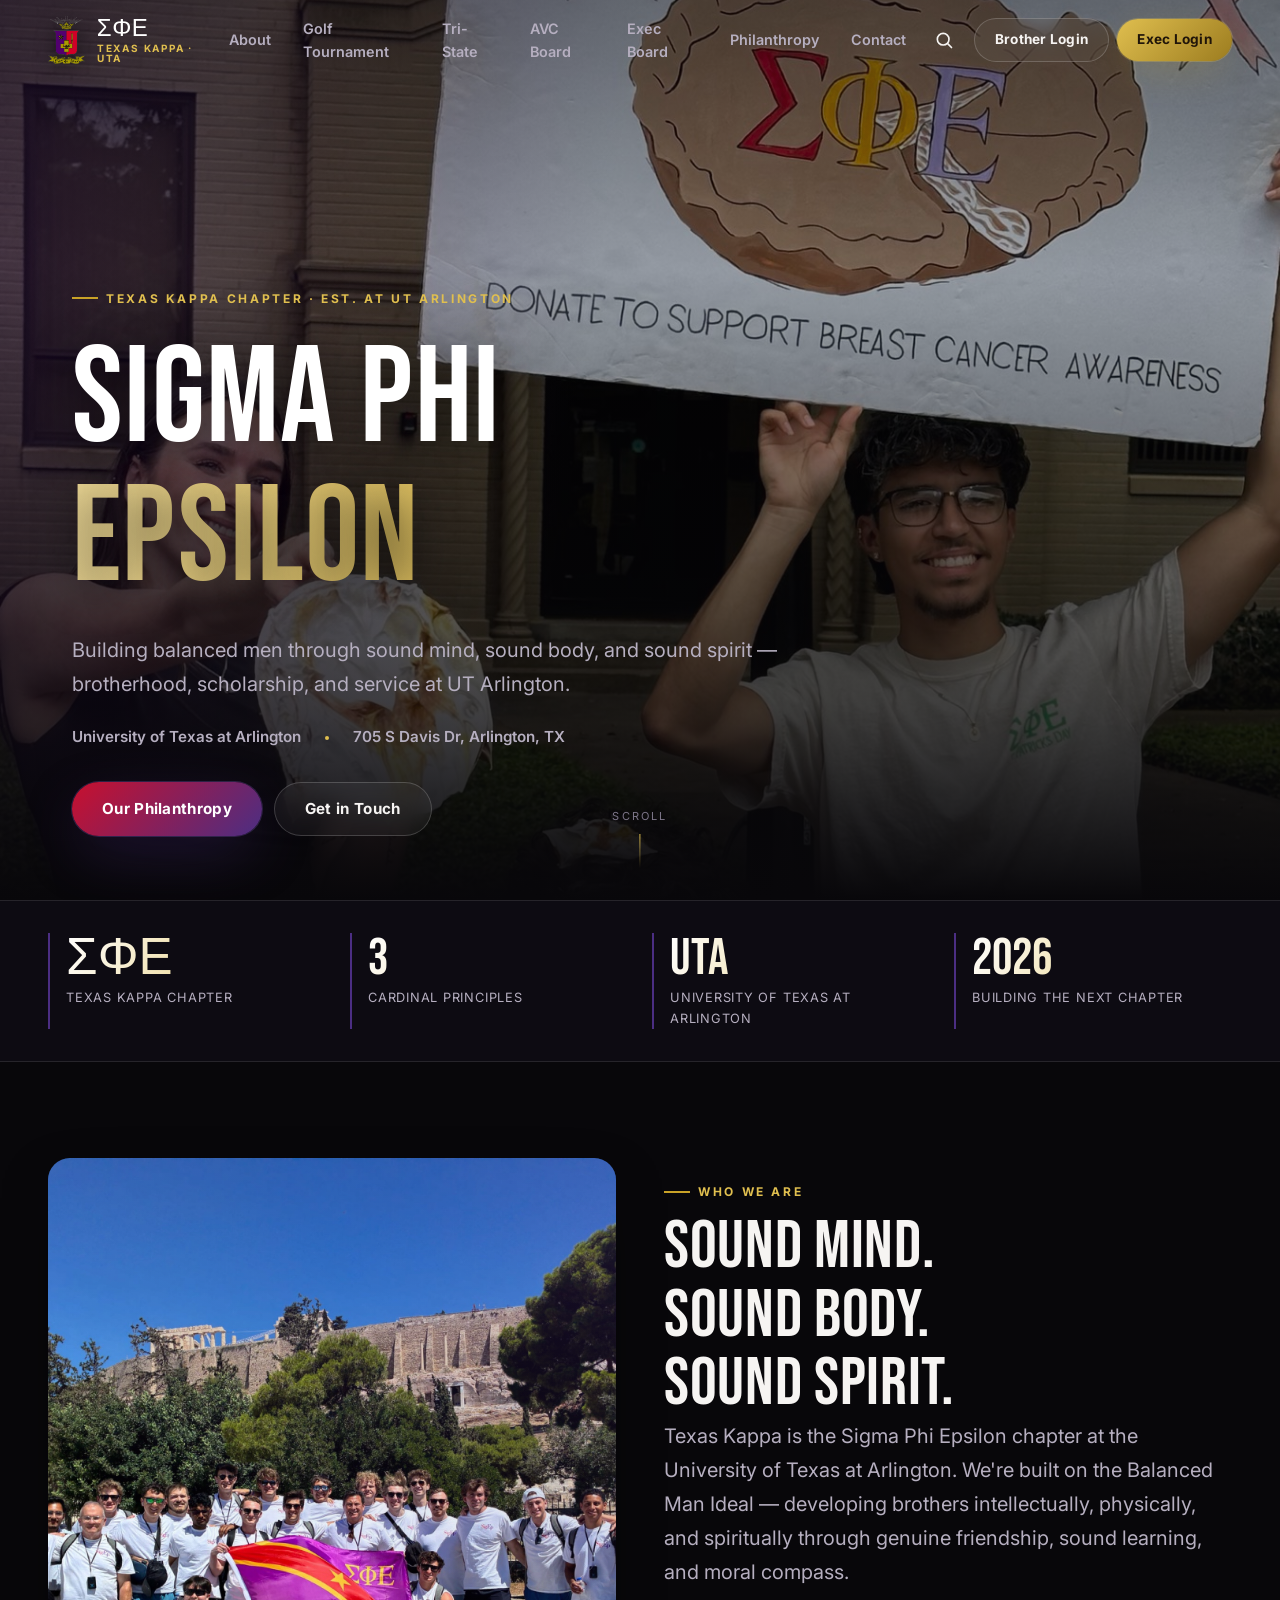
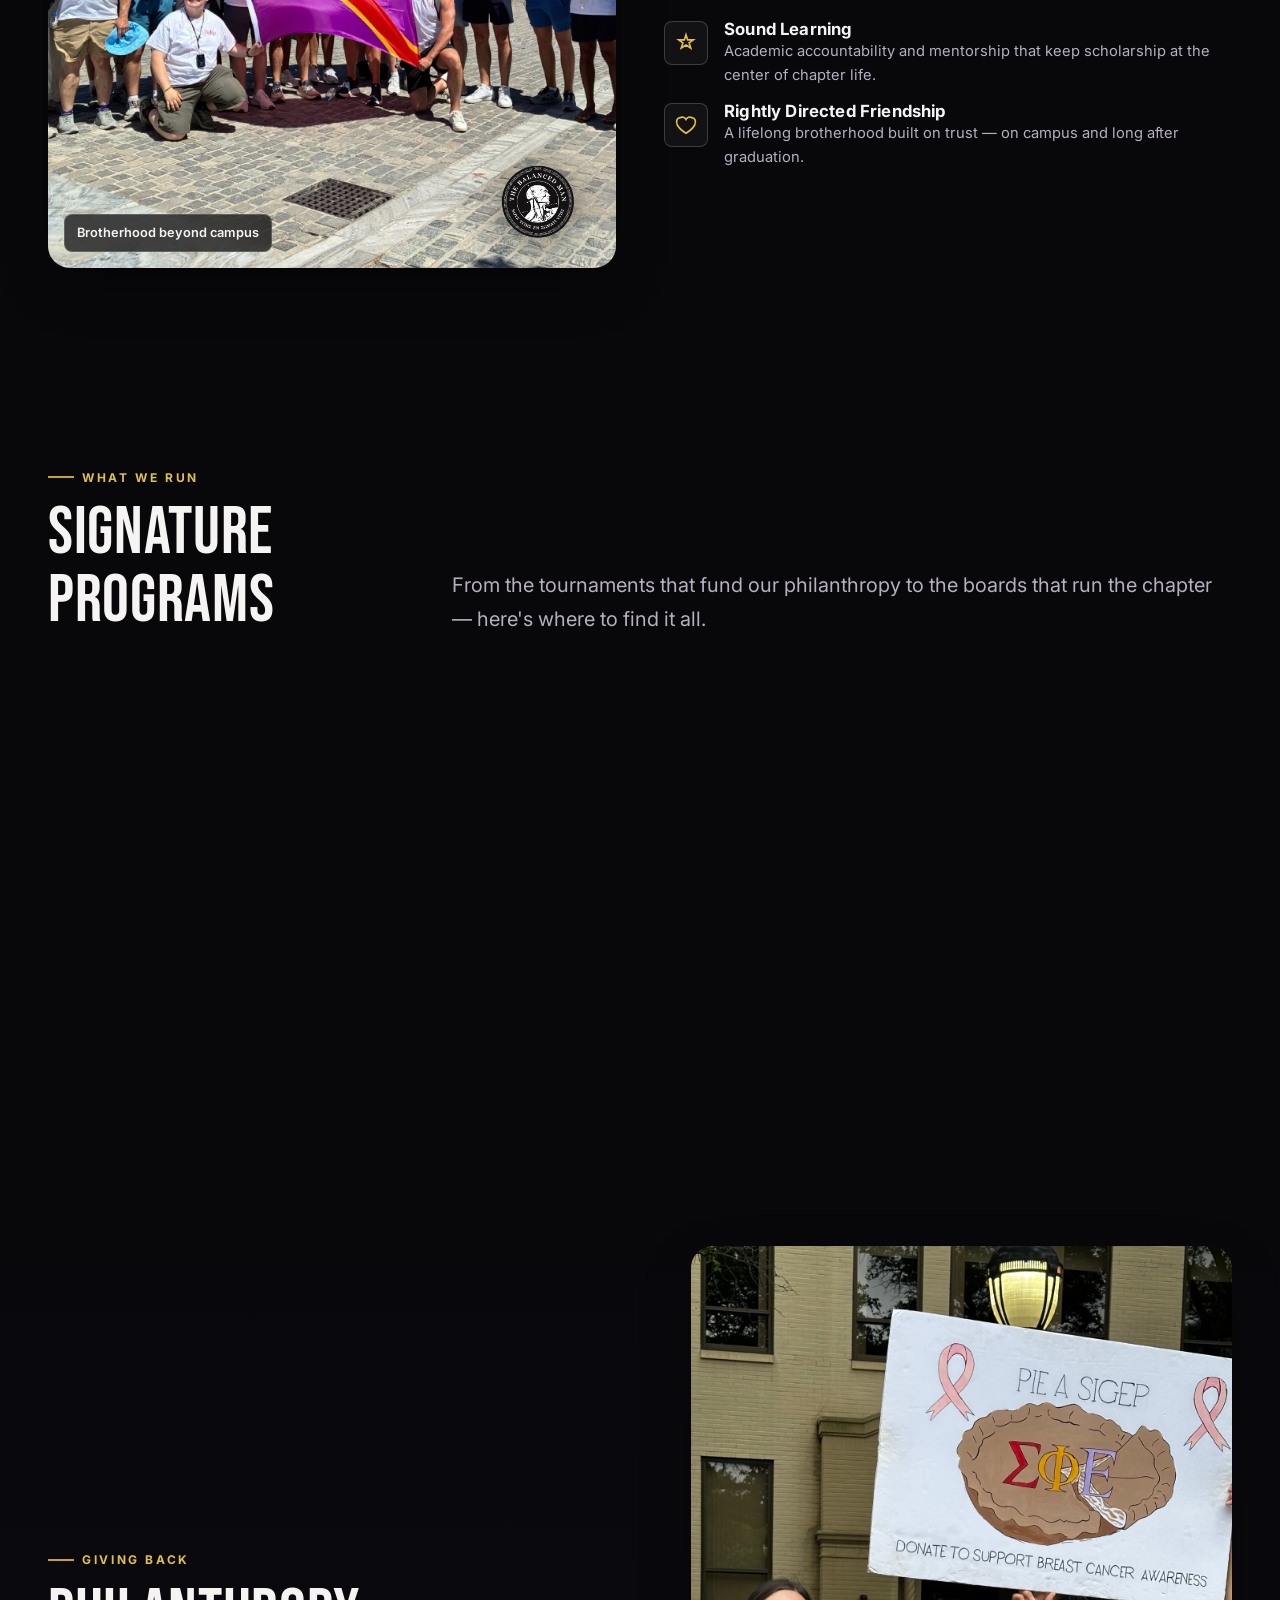
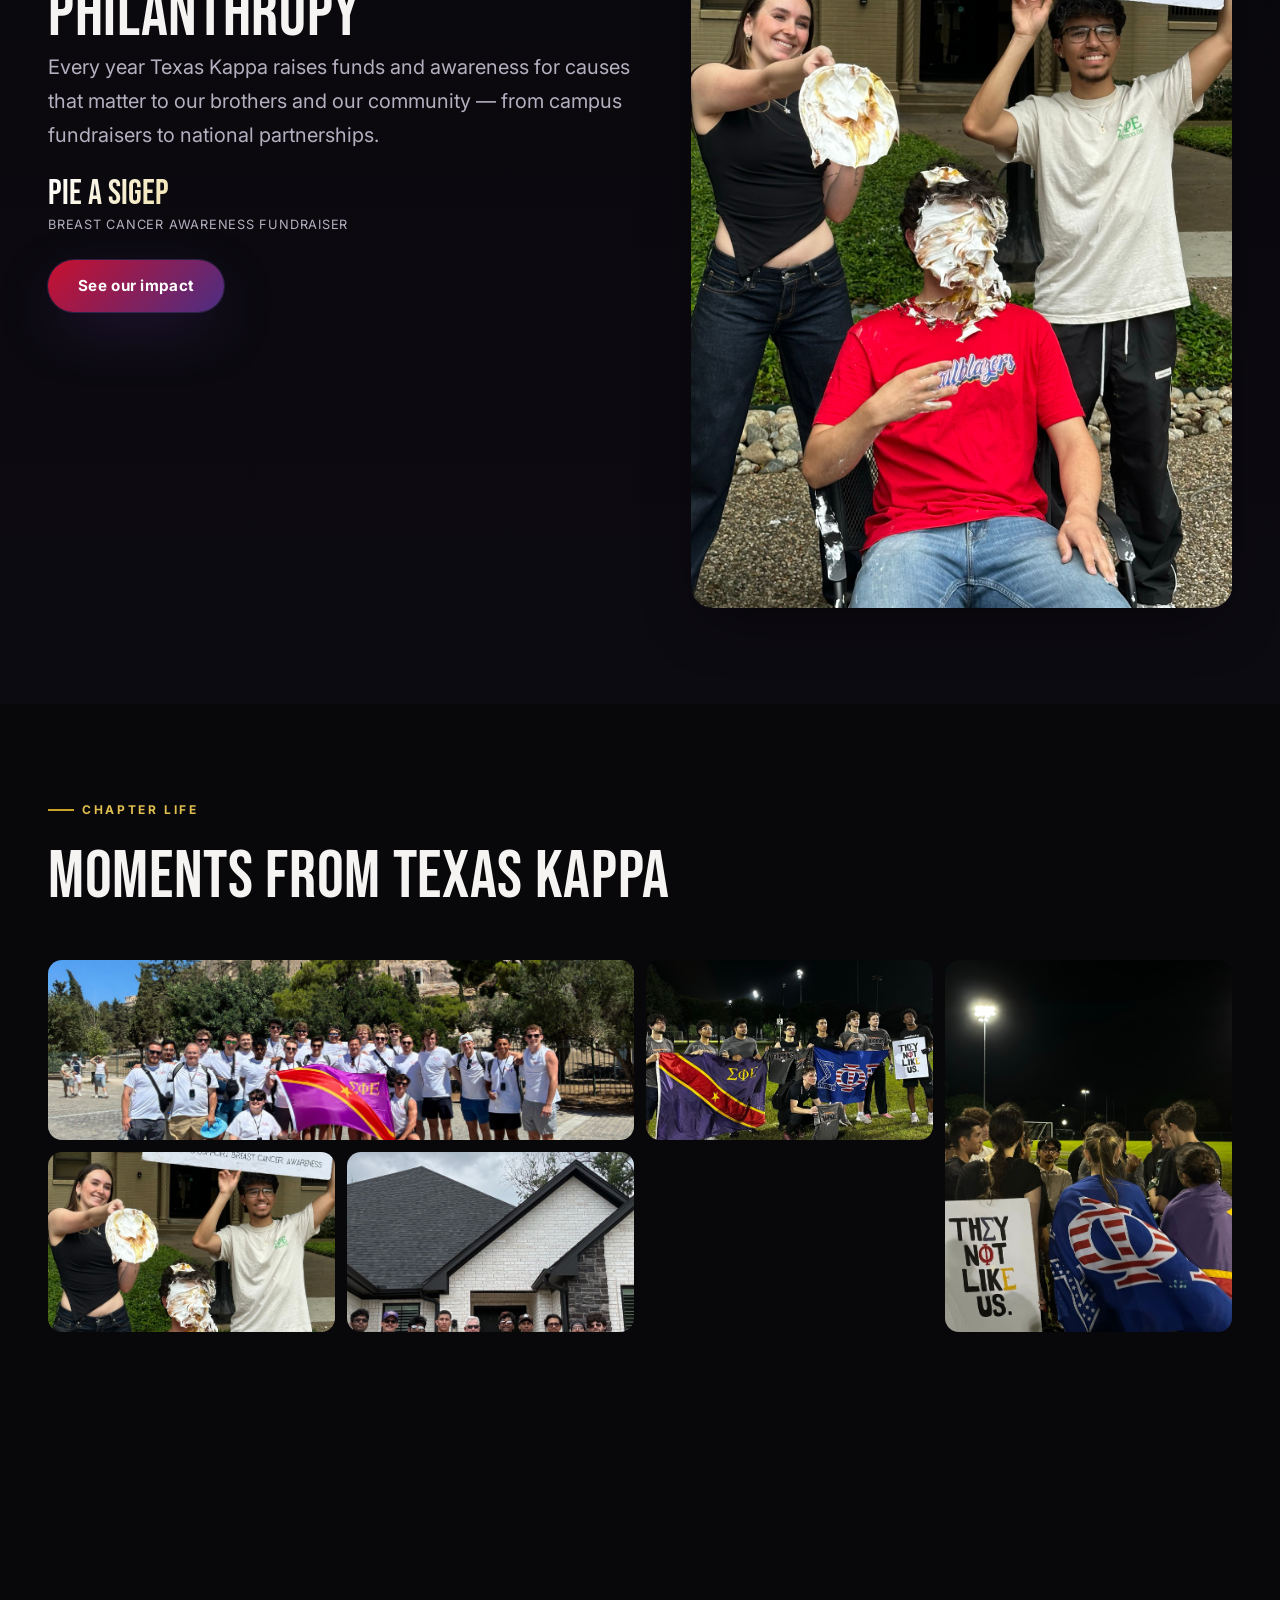
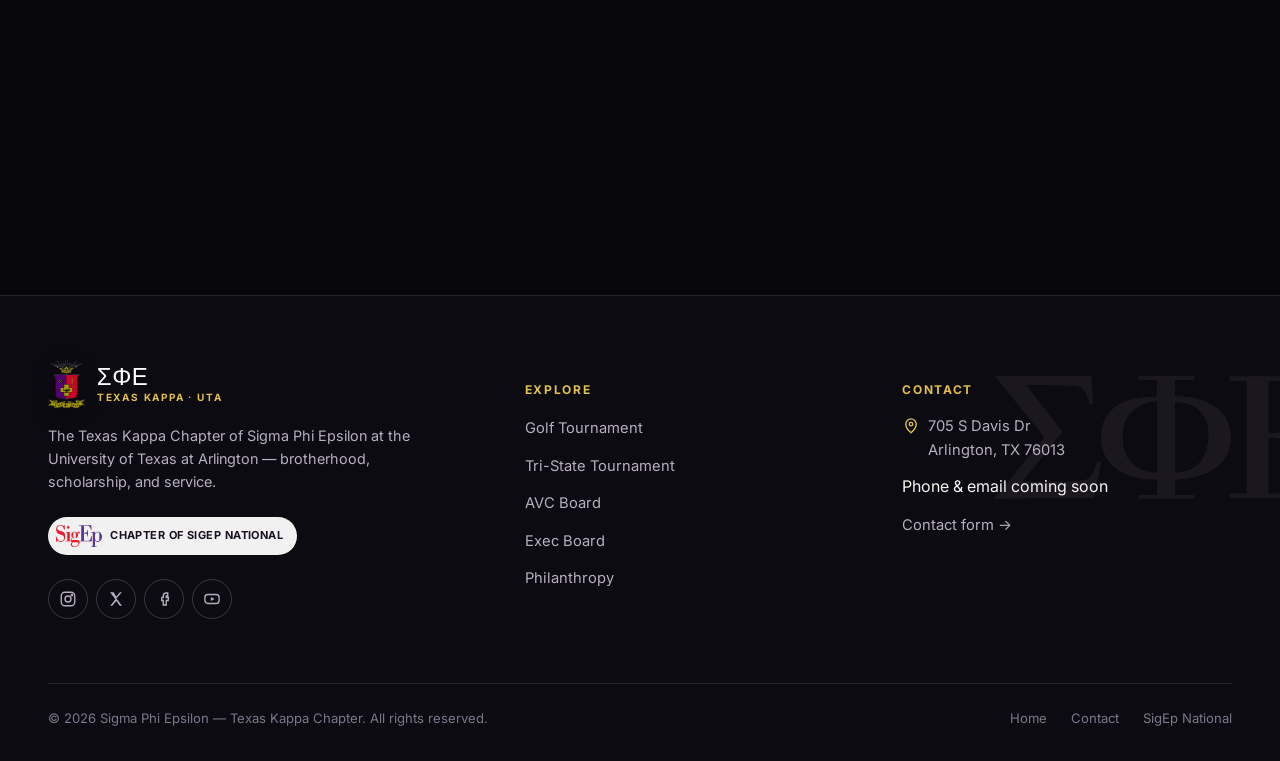
==== index.html @ 175e7ffa "Initial commit: Texas Kappa chapter site with 40th Annual Golf Tournament registration Co-Authored-B" ====
<!doctype html>
<html lang="en">
<head>
<meta charset="UTF-8">
<meta name="viewport" content="width=device-width, initial-scale=1">
<title>Sigma Phi Epsilon — Texas Kappa Chapter | UT Arlington</title>
<meta name="description" content="The official home of the Texas Kappa Chapter of Sigma Phi Epsilon at the University of Texas at Arlington. Brotherhood, scholarship, and service since our founding.">
<link rel="icon" type="image/png" sizes="32x32" href="assets/img/favicon-32.png">
<link rel="apple-touch-icon" href="assets/img/apple-touch-icon.png">
<link rel="stylesheet" href="css/style.css">
</head>
<body>
<a class="skip-link" href="#main">Skip to content</a>

<!-- ============ NAVBAR ============ -->
<header class="nav" data-nav>
  <div class="container nav-inner">
    <a class="brand" href="index.html" aria-label="Sigma Phi Epsilon, Texas Kappa — home">
      <span class="brand-mark" aria-hidden="true"><img src="assets/img/logo-crest.png" alt=""></span>
      <span class="brand-text">
        <span class="brand-greek">ΣΦΕ</span>
        <span class="brand-sub">Texas Kappa · UTA</span>
      </span>
    </a>

    <nav class="nav-links" aria-label="Primary">
      <a href="index.html#about">About</a>
      <a href="golf-tournament.html">Golf Tournament</a>
      <a href="tri-state-tournament.html">Tri-State</a>
      <a href="avc-board.html">AVC Board</a>
      <a href="exec-board.html">Exec Board</a>
      <a href="philanthropy.html">Philanthropy</a>
      <a href="contact.html">Contact</a>
    </nav>

    <div class="nav-actions">
      <button class="icon-btn" data-open="[data-search-overlay]" aria-label="Open search">
        <svg viewBox="0 0 24 24" fill="none" stroke="currentColor" stroke-width="2" stroke-linecap="round"><circle cx="11" cy="11" r="7"/><path d="M21 21l-4.3-4.3"/></svg>
      </button>
      <div class="login-group">
        <button class="btn btn-ghost btn-sm" data-open="[data-brother-modal]">Brother Login</button>
        <button class="btn btn-gold btn-sm" data-open="[data-exec-modal]">Exec Login</button>
      </div>
      <button class="icon-btn menu-toggle" data-menu-toggle aria-label="Open menu" aria-expanded="false" aria-controls="mobile-drawer">
        <svg class="icon-open" viewBox="0 0 24 24" fill="none" stroke="currentColor" stroke-width="2" stroke-linecap="round"><path d="M4 7h16M4 12h16M4 17h16"/></svg>
        <svg class="icon-close" viewBox="0 0 24 24" fill="none" stroke="currentColor" stroke-width="2" stroke-linecap="round"><path d="M6 6l12 12M18 6L6 18"/></svg>
      </button>
    </div>
  </div>
</header>

<!-- ============ MOBILE DRAWER ============ -->
<div class="mobile-drawer" id="mobile-drawer" data-drawer>
  <nav aria-label="Mobile">
    <a href="index.html#about">About</a>
    <a href="golf-tournament.html">Golf Tournament</a>
    <a href="tri-state-tournament.html">Tri-State</a>
    <a href="avc-board.html">AVC Board</a>
    <a href="exec-board.html">Exec Board</a>
    <a href="philanthropy.html">Philanthropy</a>
    <a href="contact.html">Contact</a>
  </nav>
  <div class="drawer-actions">
    <button class="btn btn-ghost btn-block" data-open="[data-brother-modal]">Brother Login</button>
    <button class="btn btn-gold btn-block" data-open="[data-exec-modal]">Exec Login</button>
  </div>
</div>

<!-- ============ SEARCH OVERLAY ============ -->
<div class="search-overlay" data-search-overlay aria-hidden="true" role="dialog" aria-modal="true" aria-label="Site search">
  <div class="search-panel">
    <div class="search-input-row">
      <svg viewBox="0 0 24 24" fill="none" stroke="currentColor" stroke-width="2" stroke-linecap="round"><circle cx="11" cy="11" r="7"/><path d="M21 21l-4.3-4.3"/></svg>
      <input type="text" data-search-input placeholder="Search the chapter site…" aria-label="Search">
      <button class="icon-btn" data-close aria-label="Close search">
        <svg viewBox="0 0 24 24" fill="none" stroke="currentColor" stroke-width="2" stroke-linecap="round"><path d="M6 6l12 12M18 6L6 18"/></svg>
      </button>
    </div>
    <div class="search-results" data-search-results></div>
    <div class="search-hint"><span><span class="kbd">↑↓</span> navigate</span><span><span class="kbd">Enter</span> select</span><span><span class="kbd">Esc</span> close</span></div>
  </div>
</div>

<!-- ============ LOGIN MODALS (placeholder — future functionality) ============ -->
<div class="modal-overlay" data-brother-modal aria-hidden="true" role="dialog" aria-modal="true" aria-label="Brother login">
  <div class="modal-card">
    <button class="icon-btn modal-close" data-close aria-label="Close">
      <svg viewBox="0 0 24 24" fill="none" stroke="currentColor" stroke-width="2" stroke-linecap="round"><path d="M6 6l12 12M18 6L6 18"/></svg>
    </button>
    <div class="modal-icon"><svg viewBox="0 0 24 24" fill="none" stroke="currentColor" stroke-width="1.8"><path d="M12 12a4 4 0 100-8 4 4 0 000 8zM4 21c1.5-4 5-6 8-6s6.5 2 8 6"/></svg></div>
    <span class="modal-badge">Coming soon</span>
    <h3>Brother Portal</h3>
    <p>A private space for active brothers — event RSVPs, point tracking, and chapter docs. Login opens once the portal is built.</p>
    <form data-portal-form>
      <div class="field"><label for="brother-email">UTA email</label><input id="brother-email" type="email" placeholder="you@mavs.uta.edu" disabled></div>
      <div class="field"><label for="brother-pass">Password</label><input id="brother-pass" type="password" placeholder="••••••••" disabled></div>
      <button class="btn btn-primary btn-block" type="submit">Notify me when it's live</button>
      <p class="form-status" data-form-status></p>
    </form>
  </div>
</div>

<div class="modal-overlay" data-exec-modal aria-hidden="true" role="dialog" aria-modal="true" aria-label="Exec board login">
  <div class="modal-card">
    <button class="icon-btn modal-close" data-close aria-label="Close">
      <svg viewBox="0 0 24 24" fill="none" stroke="currentColor" stroke-width="2" stroke-linecap="round"><path d="M6 6l12 12M18 6L6 18"/></svg>
    </button>
    <div class="modal-icon"><svg viewBox="0 0 24 24" fill="none" stroke="currentColor" stroke-width="1.8"><path d="M12 3l7 4v5c0 4.5-3 8-7 9-4-1-7-4.5-7-9V7l7-4z"/></svg></div>
    <span class="modal-badge">Coming soon</span>
    <h3>Exec Portal</h3>
    <p>Admin tools for the executive board — content management, budgets, and reporting. Restricted to officers once live.</p>
    <form data-portal-form>
      <div class="field"><label for="exec-email">Officer email</label><input id="exec-email" type="email" placeholder="you@mavs.uta.edu" disabled></div>
      <div class="field"><label for="exec-pass">Password</label><input id="exec-pass" type="password" placeholder="••••••••" disabled></div>
      <button class="btn btn-primary btn-block" type="submit">Notify me when it's live</button>
      <p class="form-status" data-form-status></p>
    </form>
  </div>
</div>

<main id="main">

  <!-- ============ HERO ============ -->
  <section class="hero">
    <div class="hero-media">
      <video data-hero-video autoplay muted loop playsinline preload="auto" poster="assets/img/hero-3.jpg">
        <source src="assets/video/bg-loop.mp4" type="video/mp4">
      </video>
    </div>
    <div class="hero-scrim" aria-hidden="true"></div>
    <div class="hero-content">
      <div class="container">
        <span class="eyebrow">Texas Kappa Chapter · Est. at UT Arlington</span>
        <h1 class="hero-title">SIGMA PHI<span class="line2">EPSILON</span></h1>
        <p class="lede">Building balanced men through sound mind, sound body, and sound spirit — brotherhood, scholarship, and service at UT Arlington.</p>
        <div class="hero-meta">
          <span>University of Texas at Arlington</span>
          <span class="dot" aria-hidden="true"></span>
          <span>705 S Davis Dr, Arlington, TX</span>
        </div>
        <div class="hero-actions">
          <a class="btn btn-primary" href="philanthropy.html">Our Philanthropy</a>
          <a class="btn btn-ghost" href="contact.html">Get in Touch</a>
        </div>
      </div>
    </div>
    <div class="scroll-cue" aria-hidden="true"><span>Scroll</span><span class="stick"></span></div>
  </section>

  <!-- ============ STAT STRIP ============ -->
  <section class="stat-strip">
    <div class="container">
      <div class="stat-grid">
        <div class="stat-item reveal">
          <div class="stat-num">ΣΦΕ</div>
          <div class="stat-label">Texas Kappa Chapter</div>
        </div>
        <div class="stat-item reveal">
          <div class="stat-num">3</div>
          <div class="stat-label">Cardinal Principles</div>
        </div>
        <div class="stat-item reveal">
          <div class="stat-num">UTA</div>
          <div class="stat-label">University of Texas at Arlington</div>
        </div>
        <div class="stat-item reveal">
          <div class="stat-num">2026</div>
          <div class="stat-label">Building the next chapter</div>
        </div>
      </div>
    </div>
  </section>

  <!-- ============ ABOUT ============ -->
  <section class="section" id="about">
    <div class="container about-grid">
      <div class="about-media reveal">
        <img src="assets/img/hero-4.jpg" alt="Texas Kappa brothers posing with the Sigma Phi Epsilon chapter flag in front of the Acropolis in Athens, Greece." loading="lazy" width="1600" height="1200">
        <span class="about-media-tag">Brotherhood beyond campus</span>
        <span class="seal-badge" title="The Balanced Man Scholarship"><img src="assets/img/logo-balanced-man.png" alt="The Balanced Man Scholarship seal" loading="lazy"></span>
      </div>
      <div>
        <span class="eyebrow">Who we are</span>
        <h2 class="section-title">Sound mind.<br>Sound body.<br>Sound spirit.</h2>
        <p class="lede">Texas Kappa is the Sigma Phi Epsilon chapter at the University of Texas at Arlington. We're built on the Balanced Man Ideal — developing brothers intellectually, physically, and spiritually through genuine friendship, sound learning, and moral compass.</p>
        <div class="value-list">
          <div class="value-item reveal">
            <span class="value-icon" aria-hidden="true"><svg viewBox="0 0 24 24" fill="none" stroke="currentColor" stroke-width="1.8" stroke-linecap="round"><path d="M12 3l1.8 5.6H20l-4.6 3.3 1.8 5.6L12 14.2l-5.2 3.3 1.8-5.6L4 8.6h6.2z"/></svg></span>
            <div><h4>Sound Learning</h4><p>Academic accountability and mentorship that keep scholarship at the center of chapter life.</p></div>
          </div>
          <div class="value-item reveal">
            <span class="value-icon" aria-hidden="true"><svg viewBox="0 0 24 24" fill="none" stroke="currentColor" stroke-width="1.8" stroke-linecap="round"><path d="M12 21s-7-4.4-9.5-9C.7 8 2 4.5 5.5 4a4.7 4.7 0 016.5 2 4.7 4.7 0 016.5-2C22 4.5 23.3 8 21.5 12 19 16.6 12 21 12 21z"/></svg></span>
            <div><h4>Rightly Directed Friendship</h4><p>A lifelong brotherhood built on trust — on campus and long after graduation.</p></div>
          </div>
          <div class="value-item reveal">
            <span class="value-icon" aria-hidden="true"><svg viewBox="0 0 24 24" fill="none" stroke="currentColor" stroke-width="1.8" stroke-linecap="round"><circle cx="12" cy="8" r="4"/><path d="M4 21c1.5-4.2 5-6.5 8-6.5s6.5 2.3 8 6.5"/></svg></span>
            <div><h4>Moral Compass</h4><p>Leadership grounded in integrity, service, and accountability to each other and UTA.</p></div>
          </div>
        </div>
      </div>
    </div>
  </section>

  <!-- ============ PROGRAMS / SUBPAGES ============ -->
  <section class="section" id="programs">
    <div class="container">
      <div class="section-head split">
        <div>
          <span class="eyebrow">What we run</span>
          <h2 class="section-title">Signature programs</h2>
        </div>
        <p class="lede mt-0">From the tournaments that fund our philanthropy to the boards that run the chapter — here's where to find it all.</p>
      </div>

      <div class="card-grid stagger-grid">
        <a class="program-card" href="golf-tournament.html">
          <img src="assets/img/hero-5.jpg" alt="" loading="lazy">
          <span class="program-card-body">
            <span class="eyebrow">Annual Event</span>
            <h3>Golf Tournament</h3>
            <p>Our annual fundraising tournament bringing brothers, alumni, and sponsors together on the course.</p>
            <span class="program-card-cta">Learn more <svg viewBox="0 0 24 24" fill="none" stroke="currentColor" stroke-width="2.5" stroke-linecap="round"><path d="M5 12h14M13 6l6 6-6 6"/></svg></span>
          </span>
        </a>
        <a class="program-card" href="tri-state-tournament.html">
          <img src="assets/img/hero-1.jpg" alt="" loading="lazy">
          <span class="program-card-body">
            <span class="eyebrow">Regional Rivalry</span>
            <h3>Tri-State Tournament</h3>
            <p>Regional competition uniting SigEp chapters across state lines for a weekend of brotherhood and rivalry.</p>
            <span class="program-card-cta">Learn more <svg viewBox="0 0 24 24" fill="none" stroke="currentColor" stroke-width="2.5" stroke-linecap="round"><path d="M5 12h14M13 6l6 6-6 6"/></svg></span>
          </span>
        </a>
        <a class="program-card" href="avc-board.html">
          <img src="assets/img/hero-2.jpg" alt="" loading="lazy">
          <span class="program-card-body">
            <span class="eyebrow">Alumni Volunteer Corp.</span>
            <h3>AVC Board</h3>
            <p>The alumni volunteers who guide, mentor, and support Texas Kappa from the outside in.</p>
            <span class="program-card-cta">Meet the board <svg viewBox="0 0 24 24" fill="none" stroke="currentColor" stroke-width="2.5" stroke-linecap="round"><path d="M5 12h14M13 6l6 6-6 6"/></svg></span>
          </span>
        </a>
        <a class="program-card" href="exec-board.html">
          <img src="assets/img/hero-3.jpg" alt="" loading="lazy">
          <span class="program-card-body">
            <span class="eyebrow">Chapter Leadership</span>
            <h3>Exec Board</h3>
            <p>The active brothers elected to lead Texas Kappa's operations, programming, and standards.</p>
            <span class="program-card-cta">Meet the board <svg viewBox="0 0 24 24" fill="none" stroke="currentColor" stroke-width="2.5" stroke-linecap="round"><path d="M5 12h14M13 6l6 6-6 6"/></svg></span>
          </span>
        </a>
      </div>
    </div>
  </section>

  <!-- ============ PHILANTHROPY ============ -->
  <section class="section philan-section">
    <div class="container philan-grid">
      <div>
        <span class="eyebrow">Giving back</span>
        <h2 class="section-title">Philanthropy</h2>
        <p class="lede">Every year Texas Kappa raises funds and awareness for causes that matter to our brothers and our community — from campus fundraisers to national partnerships.</p>
        <div class="philan-stats">
          <div class="reveal"><div class="stat-num" style="font-size:2.2rem">Pie a SigEp</div><div class="stat-label">Breast Cancer Awareness fundraiser</div></div>
        </div>
        <a class="btn btn-primary" href="philanthropy.html">See our impact</a>
      </div>
      <div class="philan-media reveal">
        <img src="assets/img/hero-3.jpg" alt="Two Texas Kappa brothers holding a hand-painted 'Pie a SigEp' sign to raise donations for breast cancer awareness on the UTA campus." loading="lazy" width="1350" height="2400">
      </div>
    </div>
  </section>

  <!-- ============ GALLERY ============ -->
  <section class="section" id="gallery">
    <div class="container">
      <div class="section-head">
        <span class="eyebrow">Chapter life</span>
        <h2 class="section-title">Moments from Texas Kappa</h2>
      </div>
      <div class="gallery-grid stagger-grid">
        <div class="gallery-item wide"><img src="assets/img/hero-4.jpg" alt="Brothers with the SigEp flag at the Acropolis in Athens." loading="lazy"></div>
        <div class="gallery-item"><img src="assets/img/hero-2.jpg" alt="Intramural champions holding the SigEp flag on the field at night." loading="lazy"></div>
        <div class="gallery-item tall"><img src="assets/img/hero-1.jpg" alt="Brothers gathered on the intramural field holding a 'They not like us' sign." loading="lazy"></div>
        <div class="gallery-item"><img src="assets/img/hero-3.jpg" alt="Philanthropy pie-in-the-face fundraiser on campus." loading="lazy"></div>
        <div class="gallery-item"><img src="assets/img/hero-5.jpg" alt="Brothers holding the SigEp flag outside a chapter event." loading="lazy"></div>
      </div>
    </div>
  </section>

  <!-- ============ CONTACT BAND ============ -->
  <section class="section" style="padding-top:0">
    <div class="container">
      <div class="contact-band reveal">
        <span class="eyebrow" style="color:var(--gold-300)">Rush Texas Kappa</span>
        <h2>Interested in joining the brotherhood?</h2>
        <p class="lede" style="color:rgba(255,255,255,0.85); max-width:56ch">Reach out to learn about recruitment, our chapter house, or upcoming events at UT Arlington.</p>
        <div class="btn-row">
          <a class="btn btn-gold" href="contact.html">Contact Us</a>
        </div>
      </div>
    </div>
  </section>

</main>

<!-- ============ FOOTER ============ -->
<footer class="site-footer">
  <img class="footer-watermark" src="assets/img/logo-sigep-letters.png" alt="" aria-hidden="true">
  <div class="container">
    <div class="footer-grid">
      <div class="footer-brand">
        <a class="brand" href="index.html">
          <span class="brand-mark" aria-hidden="true"><img src="assets/img/logo-crest.png" alt=""></span>
          <span class="brand-text">
            <span class="brand-greek">ΣΦΕ</span>
            <span class="brand-sub">Texas Kappa · UTA</span>
          </span>
        </a>
        <p>The Texas Kappa Chapter of Sigma Phi Epsilon at the University of Texas at Arlington — brotherhood, scholarship, and service.</p>
        <a class="footer-natl" href="https://sigep.org" target="_blank" rel="noopener noreferrer">
          <img src="assets/img/logo-sigep-wordmark.png" alt="">
          <span>Chapter of SigEp National</span>
        </a>
        <div class="social-row" aria-label="Sigma Phi Epsilon National social media">
          <a class="social-btn" href="https://www.instagram.com/sigep/" target="_blank" rel="noopener noreferrer" aria-label="SigEp National on Instagram">
            <svg viewBox="0 0 24 24" fill="none" stroke="currentColor" stroke-width="1.8"><rect x="3" y="3" width="18" height="18" rx="5"/><circle cx="12" cy="12" r="4"/><circle cx="17.2" cy="6.8" r="1"/></svg>
          </a>
          <a class="social-btn" href="https://twitter.com/SigEp" target="_blank" rel="noopener noreferrer" aria-label="SigEp National on X (Twitter)">
            <svg viewBox="0 0 24 24" fill="currentColor"><path d="M4 3l7.2 9.4L4.4 21H7l5.4-6.4L17 21h3l-7.5-9.8L19.8 3h-2.6l-5 5.9L9 3H4z"/></svg>
          </a>
          <a class="social-btn" href="https://www.facebook.com/SigmaPhiEpsilon" target="_blank" rel="noopener noreferrer" aria-label="SigEp National on Facebook">
            <svg viewBox="0 0 24 24" fill="none" stroke="currentColor" stroke-width="1.8"><path d="M15 8h2V4h-2a4 4 0 00-4 4v2H9v4h2v6h4v-6h2.5l.5-4H15V8z"/></svg>
          </a>
          <a class="social-btn" href="https://www.youtube.com/sigep" target="_blank" rel="noopener noreferrer" aria-label="SigEp National on YouTube">
            <svg viewBox="0 0 24 24" fill="none" stroke="currentColor" stroke-width="1.8"><rect x="2.5" y="6" width="19" height="12" rx="4"/><path d="M10.5 9.5l5 2.5-5 2.5z" fill="currentColor" stroke="none"/></svg>
          </a>
        </div>
      </div>

      <div class="footer-col">
        <h5>Explore</h5>
        <ul>
          <li><a href="golf-tournament.html">Golf Tournament</a></li>
          <li><a href="tri-state-tournament.html">Tri-State Tournament</a></li>
          <li><a href="avc-board.html">AVC Board</a></li>
          <li><a href="exec-board.html">Exec Board</a></li>
          <li><a href="philanthropy.html">Philanthropy</a></li>
        </ul>
      </div>

      <div class="footer-col">
        <h5>Contact</h5>
        <ul>
          <li class="footer-address-icon">
            <svg viewBox="0 0 24 24" fill="none" stroke="currentColor" stroke-width="1.8"><path d="M12 21s7-6.3 7-11.5A7 7 0 105 9.5C5 14.7 12 21 12 21z"/><circle cx="12" cy="9.5" r="2.3"/></svg>
            <address>705 S Davis Dr<br>Arlington, TX 76013</address>
          </li>
          <li>Phone &amp; email coming soon</li>
          <li><a href="contact.html">Contact form →</a></li>
        </ul>
      </div>
    </div>

    <div class="footer-bottom">
      <span>© <span data-year></span> Sigma Phi Epsilon — Texas Kappa Chapter. All rights reserved.</span>
      <span class="footer-legal">
        <a href="index.html">Home</a>
        <a href="contact.html">Contact</a>
        <a href="https://sigep.org" target="_blank" rel="noopener noreferrer">SigEp National</a>
      </span>
    </div>
  </div>
</footer>

<script src="js/main.js"></script>
</body>
</html>
---- css/style.css ----
/* =========================================================
   SIGMA PHI EPSILON — TEXAS KAPPA CHAPTER
   Design System: dark cinematic, purple / red / gold
   ========================================================= */

@import url('https://fonts.googleapis.com/css2?family=Bebas+Neue&family=Inter:wght@400;500;600;700;800&display=swap');

:root {
  /* Brand */
  --purple-950: #150a26;
  --purple-900: #23113f;
  --purple-800: #3a1c66;
  --purple-700: #4b2e83;
  --purple-600: #6b46b3;
  --purple-500: #8a63d1;

  --red-800: #7a0d20;
  --red-700: #a10f28;
  --red-600: #c8102e;
  --red-500: #e5304d;

  --gold-700: #9c7c1f;
  --gold-600: #c9a227;
  --gold-500: #e0bf4f;
  --gold-300: #f2dd9a;

  /* Surface */
  --bg: #08070a;
  --bg-alt: #0d0b12;
  --bg-elevated: #131019;
  --surface: rgba(255, 255, 255, 0.045);
  --surface-strong: rgba(255, 255, 255, 0.08);
  --border: rgba(255, 255, 255, 0.1);
  --border-strong: rgba(255, 255, 255, 0.18);

  /* Text */
  --text: #f6f4f2;
  --text-muted: #b6afc0;
  --text-faint: #7d7689;

  /* Semantic */
  --color-primary: var(--purple-700);
  --color-accent: var(--gold-600);
  --color-danger: var(--red-600);

  /* Type */
  --font-display: 'Bebas Neue', 'Arial Narrow', sans-serif;
  --font-body: 'Inter', -apple-system, BlinkMacSystemFont, 'Segoe UI', sans-serif;

  /* Scale */
  --space-1: 4px;
  --space-2: 8px;
  --space-3: 12px;
  --space-4: 16px;
  --space-5: 24px;
  --space-6: 32px;
  --space-7: 48px;
  --space-8: 64px;
  --space-9: 96px;
  --space-10: 140px;

  --radius-sm: 8px;
  --radius-md: 14px;
  --radius-lg: 22px;
  --radius-full: 999px;

  --container: 1280px;

  --shadow-soft: 0 20px 60px -20px rgba(0, 0, 0, 0.65);
  --shadow-glow-purple: 0 0 0 1px rgba(139, 99, 209, 0.25), 0 20px 60px -10px rgba(75, 46, 131, 0.45);
  --shadow-glow-gold: 0 0 0 1px rgba(224, 191, 79, 0.3), 0 12px 40px -10px rgba(201, 162, 39, 0.35);

  --ease-out: cubic-bezier(0.16, 1, 0.3, 1);
  --dur-fast: 180ms;
  --dur-base: 320ms;
  --dur-slow: 600ms;

  --z-nav: 100;
  --z-overlay: 200;
  --z-modal: 300;
  --z-toast: 400;
}

/* =========================================================
   RESET
   ========================================================= */
*, *::before, *::after { box-sizing: border-box; }
html { scroll-behavior: smooth; }
@media (prefers-reduced-motion: reduce) {
  html { scroll-behavior: auto; }
  *, *::before, *::after {
    animation-duration: 0.01ms !important;
    animation-iteration-count: 1 !important;
    transition-duration: 0.01ms !important;
    scroll-behavior: auto !important;
  }
}

body, h1, h2, h3, h4, p, figure, blockquote { margin: 0; }
ul { list-style: none; margin: 0; padding: 0; }
img, video { max-width: 100%; display: block; }
a { color: inherit; text-decoration: none; }
button { font: inherit; color: inherit; background: none; border: none; cursor: pointer; }
input { font: inherit; color: inherit; }

body {
  background: var(--bg);
  color: var(--text);
  font-family: var(--font-body);
  font-size: 16px;
  line-height: 1.6;
  -webkit-font-smoothing: antialiased;
  min-height: 100dvh;
  overflow-x: hidden;
}

::selection { background: var(--purple-600); color: #fff; }

/* Focus visibility */
:focus-visible {
  outline: 2px solid var(--gold-500);
  outline-offset: 3px;
  border-radius: 4px;
}

/* Skip link */
.skip-link {
  position: fixed;
  top: -100px;
  left: var(--space-4);
  z-index: 1000;
  background: var(--gold-500);
  color: #1a1220;
  font-weight: 700;
  padding: var(--space-3) var(--space-5);
  border-radius: var(--radius-sm);
  transition: top var(--dur-base) var(--ease-out);
}
.skip-link:focus { top: var(--space-4); }

.container {
  width: 100%;
  max-width: var(--container);
  margin-inline: auto;
  padding-inline: var(--space-5);
}
@media (min-width: 768px) { .container { padding-inline: var(--space-7); } }

.eyebrow {
  display: inline-flex;
  align-items: center;
  gap: var(--space-2);
  font-family: var(--font-body);
  font-weight: 700;
  font-size: 12px;
  letter-spacing: 0.22em;
  text-transform: uppercase;
  color: var(--gold-500);
}
.eyebrow::before {
  content: '';
  width: 26px;
  height: 2px;
  background: var(--gold-600);
  display: inline-block;
}

h1, h2, h3, h4 {
  font-family: var(--font-display);
  font-weight: 400;
  letter-spacing: 0.01em;
  line-height: 1.02;
  text-wrap: balance;
}

h2.section-title {
  font-size: clamp(2.4rem, 6vw, 4.2rem);
  margin-top: var(--space-3);
}

p.lede {
  font-size: clamp(1.05rem, 2vw, 1.25rem);
  color: var(--text-muted);
  max-width: 60ch;
  line-height: 1.7;
}

.text-muted { color: var(--text-muted); }

/* =========================================================
   BUTTONS
   ========================================================= */
.btn {
  display: inline-flex;
  align-items: center;
  justify-content: center;
  gap: var(--space-2);
  padding: 14px 30px;
  border-radius: var(--radius-full);
  font-weight: 700;
  font-size: 0.95rem;
  letter-spacing: 0.02em;
  min-height: 48px;
  cursor: pointer;
  transition: transform var(--dur-fast) var(--ease-out), box-shadow var(--dur-base) var(--ease-out), background var(--dur-base) var(--ease-out), border-color var(--dur-base) var(--ease-out);
  white-space: nowrap;
}
.btn:active { transform: scale(0.97); }

.btn-primary {
  background: linear-gradient(135deg, var(--red-600), var(--purple-700));
  color: #fff;
  box-shadow: var(--shadow-glow-purple);
}
.btn-primary:hover { box-shadow: 0 0 0 1px rgba(224,191,79,0.35), 0 24px 60px -12px rgba(75,46,131,0.6); transform: translateY(-2px); }

.btn-gold {
  background: linear-gradient(135deg, var(--gold-500), var(--gold-700));
  color: #201509;
  box-shadow: var(--shadow-glow-gold);
}
.btn-gold:hover { transform: translateY(-2px); }

.btn-ghost {
  background: var(--surface);
  border: 1px solid var(--border-strong);
  color: var(--text);
  backdrop-filter: blur(12px);
  -webkit-backdrop-filter: blur(12px);
}
.btn-ghost:hover { background: var(--surface-strong); border-color: var(--gold-500); }

.btn-sm { padding: 10px 20px; font-size: 0.85rem; min-height: 40px; }
.btn-block { width: 100%; }

.link-underline {
  position: relative;
  font-weight: 600;
}
.link-underline::after {
  content: '';
  position: absolute;
  left: 0; right: 0; bottom: -3px;
  height: 1px;
  background: currentColor;
  transform: scaleX(0);
  transform-origin: right;
  transition: transform var(--dur-base) var(--ease-out);
}
.link-underline:hover::after { transform: scaleX(1); transform-origin: left; }

/* =========================================================
   NAVBAR
   ========================================================= */
.nav {
  position: fixed;
  top: 0; left: 0; right: 0;
  z-index: var(--z-nav);
  padding: var(--space-4) 0;
  transition: background var(--dur-base) var(--ease-out), border-color var(--dur-base) var(--ease-out), padding var(--dur-base) var(--ease-out);
  border-bottom: 1px solid transparent;
}
.nav.is-scrolled {
  background: rgba(8, 7, 10, 0.75);
  backdrop-filter: blur(18px) saturate(140%);
  -webkit-backdrop-filter: blur(18px) saturate(140%);
  border-bottom-color: var(--border);
  padding: var(--space-3) 0;
}
.nav-inner {
  display: flex;
  align-items: center;
  justify-content: space-between;
  gap: var(--space-4);
}

.brand {
  display: flex;
  align-items: center;
  gap: var(--space-3);
  font-family: var(--font-display);
  letter-spacing: 0.03em;
}
.brand-mark {
  height: 48px;
  width: auto;
  display: grid;
  place-items: center;
  flex-shrink: 0;
  filter: drop-shadow(0 2px 10px rgba(0,0,0,0.45));
}
.brand-mark img { height: 48px; width: auto; display: block; max-width: none; }
.brand-mark svg { width: 26px; height: 26px; }
.brand-text { display: flex; flex-direction: column; line-height: 1; }
.brand-text .brand-greek { font-size: 1.5rem; color: #fff; }
.brand-text .brand-sub {
  font-family: var(--font-body);
  font-size: 10px;
  font-weight: 700;
  letter-spacing: 0.18em;
  color: var(--gold-500);
  text-transform: uppercase;
  margin-top: 2px;
}

.nav-links {
  display: none;
  align-items: center;
  gap: var(--space-6);
  font-size: 0.9rem;
  font-weight: 600;
  color: var(--text-muted);
}
.nav-links a { transition: color var(--dur-fast) var(--ease-out); }
.nav-links a:hover, .nav-links a.is-active { color: #fff; }
@media (min-width: 1080px) { .nav-links { display: flex; } }

.nav-actions { display: flex; align-items: center; gap: var(--space-2); }

.icon-btn {
  width: 44px; height: 44px;
  display: grid;
  place-items: center;
  border-radius: var(--radius-full);
  color: var(--text);
  transition: background var(--dur-fast) var(--ease-out), color var(--dur-fast) var(--ease-out);
}
.icon-btn:hover { background: var(--surface-strong); color: var(--gold-500); }
.icon-btn svg { width: 20px; height: 20px; }

.login-group { display: none; align-items: center; gap: var(--space-2); }
@media (min-width: 1080px) { .login-group { display: flex; } }

.menu-toggle { display: grid; }
@media (min-width: 1080px) { .menu-toggle { display: none; } }
.menu-toggle .icon-close { display: none; }
.menu-toggle.is-open .icon-open { display: none; }
.menu-toggle.is-open .icon-close { display: block; }

/* Mobile drawer */
.mobile-drawer {
  position: fixed;
  inset: 0;
  z-index: calc(var(--z-nav) - 1);
  background: rgba(8, 7, 10, 0.98);
  backdrop-filter: blur(20px);
  display: flex;
  flex-direction: column;
  padding: 110px var(--space-5) var(--space-6);
  gap: var(--space-6);
  transform: translateY(-8px);
  opacity: 0;
  pointer-events: none;
  transition: opacity var(--dur-base) var(--ease-out), transform var(--dur-base) var(--ease-out);
  overflow-y: auto;
}
.mobile-drawer.is-open { opacity: 1; transform: translateY(0); pointer-events: auto; }
.mobile-drawer nav { display: flex; flex-direction: column; gap: var(--space-1); }
.mobile-drawer nav a {
  font-family: var(--font-display);
  font-size: 2rem;
  padding: var(--space-3) 0;
  border-bottom: 1px solid var(--border);
  color: var(--text);
}
.mobile-drawer .drawer-actions { display: flex; flex-direction: column; gap: var(--space-3); margin-top: auto; }

/* =========================================================
   SEARCH OVERLAY
   ========================================================= */
.search-overlay {
  position: fixed;
  inset: 0;
  z-index: var(--z-overlay);
  background: rgba(6, 5, 8, 0.9);
  backdrop-filter: blur(10px);
  display: flex;
  align-items: flex-start;
  justify-content: center;
  padding: 12vh var(--space-5) var(--space-5);
  opacity: 0;
  pointer-events: none;
  transition: opacity var(--dur-base) var(--ease-out);
}
.search-overlay.is-open { opacity: 1; pointer-events: auto; }
.search-panel {
  width: 100%;
  max-width: 640px;
  background: var(--bg-elevated);
  border: 1px solid var(--border-strong);
  border-radius: var(--radius-lg);
  box-shadow: var(--shadow-soft);
  padding: var(--space-5);
  transform: translateY(-16px);
  transition: transform var(--dur-base) var(--ease-out);
}
.search-overlay.is-open .search-panel { transform: translateY(0); }
.search-input-row {
  display: flex;
  align-items: center;
  gap: var(--space-3);
  border-bottom: 1px solid var(--border-strong);
  padding-bottom: var(--space-4);
}
.search-input-row svg { width: 22px; height: 22px; color: var(--gold-500); flex-shrink: 0; }
.search-input-row input {
  flex: 1;
  background: none;
  border: none;
  font-size: 1.25rem;
  color: #fff;
  outline: none;
}
.search-input-row input::placeholder { color: var(--text-faint); }
.search-results { margin-top: var(--space-4); display: flex; flex-direction: column; gap: 2px; max-height: 45vh; overflow-y: auto; }
.search-results a {
  display: flex;
  align-items: center;
  justify-content: space-between;
  padding: var(--space-3) var(--space-3);
  border-radius: var(--radius-sm);
  font-weight: 600;
}
.search-results a:hover, .search-results a.is-selected { background: var(--surface-strong); color: var(--gold-300); }
.search-results a span.tag {
  font-size: 11px;
  font-weight: 700;
  letter-spacing: 0.08em;
  text-transform: uppercase;
  color: var(--text-faint);
}
.search-empty { color: var(--text-faint); padding: var(--space-4) var(--space-3); font-size: 0.9rem; }
.search-hint { margin-top: var(--space-4); font-size: 12px; color: var(--text-faint); display: flex; gap: var(--space-4); }
.kbd {
  border: 1px solid var(--border-strong);
  border-radius: 4px;
  padding: 1px 6px;
  font-family: monospace;
}

/* =========================================================
   MODAL (LOGIN PORTALS)
   ========================================================= */
.modal-overlay {
  position: fixed;
  inset: 0;
  z-index: var(--z-modal);
  background: rgba(6, 5, 8, 0.85);
  backdrop-filter: blur(8px);
  display: flex;
  align-items: center;
  justify-content: center;
  padding: var(--space-5);
  opacity: 0;
  pointer-events: none;
  transition: opacity var(--dur-base) var(--ease-out);
}
.modal-overlay.is-open { opacity: 1; pointer-events: auto; }
.modal-card {
  width: 100%;
  max-width: 420px;
  background: var(--bg-elevated);
  border: 1px solid var(--border-strong);
  border-radius: var(--radius-lg);
  box-shadow: var(--shadow-soft);
  padding: var(--space-6);
  position: relative;
  transform: scale(0.96) translateY(10px);
  transition: transform var(--dur-base) var(--ease-out);
}
.modal-overlay.is-open .modal-card { transform: scale(1) translateY(0); }
.modal-close {
  position: absolute;
  top: var(--space-4); right: var(--space-4);
  width: 36px; height: 36px;
}
.modal-icon {
  width: 52px; height: 52px;
  border-radius: var(--radius-md);
  display: grid; place-items: center;
  background: linear-gradient(135deg, var(--purple-700), var(--red-700));
  margin-bottom: var(--space-4);
}
.modal-icon svg { width: 26px; height: 26px; color: #fff; }
.modal-card h3 { font-family: var(--font-display); font-size: 2rem; margin-bottom: var(--space-2); }
.modal-card p { color: var(--text-muted); margin-bottom: var(--space-5); font-size: 0.95rem; }
.field { margin-bottom: var(--space-4); }
.field label { display: block; font-size: 0.8rem; font-weight: 700; margin-bottom: var(--space-2); color: var(--text-muted); }
.field input {
  width: 100%;
  background: var(--surface);
  border: 1px solid var(--border-strong);
  border-radius: var(--radius-sm);
  padding: 12px 14px;
  min-height: 44px;
  outline: none;
  transition: border-color var(--dur-fast) var(--ease-out);
}
.field input:focus { border-color: var(--gold-500); }
.field input:disabled { opacity: 0.5; cursor: not-allowed; }
.modal-badge {
  display: inline-flex;
  align-items: center;
  gap: 6px;
  font-size: 11px;
  font-weight: 700;
  letter-spacing: 0.08em;
  text-transform: uppercase;
  color: var(--gold-500);
  background: rgba(224, 191, 79, 0.1);
  border: 1px solid rgba(224, 191, 79, 0.3);
  padding: 6px 12px;
  border-radius: var(--radius-full);
  margin-bottom: var(--space-4);
}

/* =========================================================
   HERO
   ========================================================= */
.hero {
  position: relative;
  min-height: 100dvh;
  display: flex;
  flex-direction: column;
  justify-content: flex-end;
  overflow: hidden;
  isolation: isolate;
}
.hero-media {
  position: absolute;
  inset: 0;
  z-index: -2;
}
.hero-media video, .hero-media img {
  width: 100%; height: 100%;
  object-fit: cover;
  object-position: center 30%;
}
.hero-scrim {
  position: absolute;
  inset: 0;
  z-index: -1;
  background:
    linear-gradient(180deg, rgba(6,5,8,0.55) 0%, rgba(6,5,8,0.35) 30%, rgba(6,5,8,0.75) 78%, #08070a 100%),
    linear-gradient(100deg, rgba(59,20,89,0.55) 0%, rgba(8,7,10,0) 45%);
}
.hero-content {
  position: relative;
  padding: 160px var(--space-5) var(--space-8);
  width: 100%;
}
.hero-content .container { display: flex; flex-direction: column; gap: var(--space-5); }
.hero-title {
  font-size: clamp(3.2rem, 11vw, 8.5rem);
  color: #fff;
  text-shadow: 0 10px 40px rgba(0,0,0,0.5);
}
.hero-title .line2 {
  background: linear-gradient(100deg, var(--gold-300), var(--gold-600) 60%, var(--red-500));
  -webkit-background-clip: text;
  background-clip: text;
  color: transparent;
  display: block;
}
.hero-meta {
  display: flex;
  flex-wrap: wrap;
  align-items: center;
  gap: var(--space-3) var(--space-5);
  color: var(--text-muted);
  font-weight: 600;
  font-size: 0.95rem;
}
.hero-meta .dot { width: 4px; height: 4px; border-radius: 50%; background: var(--gold-500); }
.hero-actions { display: flex; flex-wrap: wrap; gap: var(--space-3); margin-top: var(--space-2); }

.scroll-cue {
  position: absolute;
  bottom: var(--space-6);
  left: 50%;
  transform: translateX(-50%);
  display: flex;
  flex-direction: column;
  align-items: center;
  gap: var(--space-2);
  color: var(--text-faint);
  font-size: 11px;
  letter-spacing: 0.2em;
  text-transform: uppercase;
}
.scroll-cue .stick {
  width: 1px; height: 34px;
  background: linear-gradient(180deg, var(--gold-500), transparent);
  animation: scrollcue 2s ease-in-out infinite;
}
@keyframes scrollcue { 0%,100% { transform: scaleY(1); opacity: 1;} 50% { transform: scaleY(0.5); opacity: 0.4; } }
@media (prefers-reduced-motion: reduce) { .scroll-cue .stick { animation: none; } }

/* =========================================================
   STAT STRIP
   ========================================================= */
.stat-strip {
  border-top: 1px solid var(--border);
  border-bottom: 1px solid var(--border);
  background: var(--bg-alt);
}
.stat-grid {
  display: grid;
  grid-template-columns: repeat(2, 1fr);
  gap: var(--space-5);
  padding-block: var(--space-6);
}
@media (min-width: 768px) { .stat-grid { grid-template-columns: repeat(4, 1fr); } }
.stat-item { text-align: left; border-left: 2px solid var(--purple-700); padding-left: var(--space-4); }
.stat-num {
  font-family: var(--font-display);
  font-size: clamp(2.2rem, 4vw, 3.2rem);
  background: linear-gradient(120deg, #fff, var(--gold-400, var(--gold-500)));
  -webkit-background-clip: text; background-clip: text; color: transparent;
  line-height: 1;
}
.stat-label { font-size: 0.8rem; color: var(--text-muted); margin-top: var(--space-1); text-transform: uppercase; letter-spacing: 0.06em; }

/* =========================================================
   SECTION LAYOUT
   ========================================================= */
.section { padding-block: var(--space-9); position: relative; }
.section-head {
  display: flex;
  flex-direction: column;
  gap: var(--space-3);
  margin-bottom: var(--space-7);
  max-width: 720px;
}
.section-head.split {
  flex-direction: row;
  align-items: flex-end;
  justify-content: space-between;
  max-width: none;
  gap: var(--space-5);
}
@media (max-width: 640px) { .section-head.split { flex-direction: column; align-items: flex-start; } }

/* About */
.about-grid {
  display: grid;
  gap: var(--space-7);
  align-items: center;
}
@media (min-width: 960px) { .about-grid { grid-template-columns: 1fr 1fr; } }
.about-media {
  position: relative;
  border-radius: var(--radius-lg);
  overflow: hidden;
  box-shadow: var(--shadow-soft);
  aspect-ratio: 4/5;
}
.about-media img { width: 100%; height: 100%; object-fit: cover; }
.about-media::after {
  content: '';
  position: absolute; inset: 0;
  background: linear-gradient(200deg, rgba(75,46,131,0.35), transparent 60%);
  pointer-events: none;
}
.seal-badge {
  position: absolute;
  bottom: 16px; right: 16px;
  width: 96px;
  z-index: 2;
  filter: drop-shadow(0 8px 20px rgba(0,0,0,0.55));
}
.seal-badge img { width: 100%; display: block; }
@media (min-width: 640px) { .seal-badge { width: 118px; bottom: 20px; right: 20px; } }

.about-media-tag {
  position: absolute;
  bottom: var(--space-4); left: var(--space-4);
  background: rgba(8,7,10,0.72);
  backdrop-filter: blur(10px);
  border: 1px solid var(--border-strong);
  padding: var(--space-2) var(--space-3);
  border-radius: var(--radius-sm);
  font-size: 0.8rem;
  font-weight: 600;
}
.value-list { display: grid; gap: var(--space-4); margin-top: var(--space-6); }
.value-item { display: flex; gap: var(--space-4); align-items: flex-start; }
.value-icon {
  width: 44px; height: 44px; flex-shrink: 0;
  border-radius: var(--radius-sm);
  display: grid; place-items: center;
  background: var(--surface);
  border: 1px solid var(--border-strong);
  color: var(--gold-500);
}
.value-icon svg { width: 22px; height: 22px; }
.value-item h4 { font-family: var(--font-body); font-weight: 700; font-size: 1.05rem; margin-bottom: 2px; }
.value-item p { color: var(--text-muted); font-size: 0.92rem; }

/* Programs / subpage cards */
.card-grid {
  display: grid;
  gap: var(--space-5);
  grid-template-columns: repeat(auto-fit, minmax(270px, 1fr));
}
.program-card {
  position: relative;
  border-radius: var(--radius-lg);
  overflow: hidden;
  aspect-ratio: 3/4;
  border: 1px solid var(--border);
  isolation: isolate;
  transition: transform var(--dur-base) var(--ease-out), border-color var(--dur-base) var(--ease-out);
}
.program-card:hover { transform: translateY(-6px); border-color: var(--gold-500); }
.program-card img {
  position: absolute; inset: 0; z-index: -2;
  width: 100%; height: 100%; object-fit: cover;
  transition: transform 900ms var(--ease-out);
}
.program-card:hover img { transform: scale(1.08); }
.program-card::before {
  content: '';
  position: absolute; inset: 0; z-index: -1;
  background: linear-gradient(0deg, rgba(6,5,8,0.95) 0%, rgba(6,5,8,0.35) 55%, rgba(59,20,89,0.25) 100%);
}
.program-card-body {
  position: absolute; inset: 0;
  padding: var(--space-5);
  display: flex; flex-direction: column; justify-content: flex-end;
  gap: var(--space-2);
}
.program-card .eyebrow { color: var(--gold-300); }
.program-card h3 { font-family: var(--font-display); font-size: 1.9rem; color: #fff; }
.program-card p { font-size: 0.85rem; color: var(--text-muted); }
.program-card-cta {
  display: inline-flex; align-items: center; gap: 6px;
  font-size: 0.8rem; font-weight: 700; color: var(--gold-300);
  margin-top: var(--space-2);
}
.program-card-cta svg { width: 14px; height: 14px; transition: transform var(--dur-fast) var(--ease-out); }
.program-card:hover .program-card-cta svg { transform: translateX(4px); }

/* Philanthropy */
.philan-section { background: linear-gradient(180deg, var(--bg) 0%, var(--bg-alt) 100%); }
.philan-grid { display: grid; gap: var(--space-7); align-items: center; }
@media (min-width: 960px) { .philan-grid { grid-template-columns: 1.1fr 1fr; } }
.philan-media { border-radius: var(--radius-lg); overflow: hidden; box-shadow: var(--shadow-soft); position: relative; }
.philan-media img { width: 100%; height: 100%; object-fit: cover; }
.philan-stats { display: flex; gap: var(--space-6); margin: var(--space-5) 0; flex-wrap: wrap; }

/* Gallery */
.gallery-grid {
  display: grid;
  grid-template-columns: repeat(2, 1fr);
  gap: var(--space-3);
}
@media (min-width: 720px) { .gallery-grid { grid-template-columns: repeat(4, 1fr); grid-auto-rows: 180px; } }
.gallery-item { border-radius: var(--radius-md); overflow: hidden; position: relative; }
.gallery-item img { width: 100%; height: 100%; object-fit: cover; transition: transform 700ms var(--ease-out); }
.gallery-item:hover img { transform: scale(1.06); }
@media (min-width: 720px) {
  .gallery-item.tall { grid-row: span 2; }
  .gallery-item.wide { grid-column: span 2; }
}
.gallery-item { aspect-ratio: 1/1; }
@media (min-width: 720px) { .gallery-item { aspect-ratio: auto; } }

/* Boards teaser (AVC / Exec) */
.board-teaser { display: grid; gap: var(--space-5); grid-template-columns: repeat(auto-fit, minmax(220px,1fr)); }
.board-card {
  background: var(--surface);
  border: 1px solid var(--border);
  border-radius: var(--radius-lg);
  padding: var(--space-5);
  transition: border-color var(--dur-base), background var(--dur-base);
}
.board-card:hover { border-color: var(--purple-500); background: var(--surface-strong); }
.board-card .value-icon { margin-bottom: var(--space-3); }
.board-card h3 { font-family: var(--font-display); font-size: 1.6rem; margin-bottom: var(--space-2); }
.board-card p { color: var(--text-muted); font-size: 0.9rem; margin-bottom: var(--space-4); }

/* Contact teaser */
.contact-band {
  border-radius: var(--radius-lg);
  padding: var(--space-8) var(--space-6);
  background: linear-gradient(135deg, var(--purple-800), var(--red-800) 120%);
  position: relative;
  overflow: hidden;
  text-align: center;
  display: flex; flex-direction: column; align-items: center; gap: var(--space-4);
}
.contact-band::before {
  content: '';
  position: absolute; inset: 0;
  background: radial-gradient(circle at 30% 20%, rgba(224,191,79,0.25), transparent 55%);
}
.contact-band > * { position: relative; }
.contact-band h2 { color: #fff; font-size: clamp(2rem, 5vw, 3.4rem); }
.contact-band .btn-row { display: flex; gap: var(--space-3); flex-wrap: wrap; justify-content: center; }

/* =========================================================
   FOOTER
   ========================================================= */
.site-footer {
  background: var(--bg-alt);
  border-top: 1px solid var(--border);
  padding-block: var(--space-8) var(--space-6);
  position: relative;
  overflow: hidden;
  isolation: isolate;
}
.footer-watermark {
  position: absolute;
  top: -6%; right: -4%;
  width: 340px;
  opacity: 0.05;
  filter: brightness(0) invert(1);
  z-index: -1;
  pointer-events: none;
}
@media (max-width: 640px) { .footer-watermark { width: 220px; } }

.footer-natl {
  display: inline-flex;
  align-items: center;
  gap: var(--space-2);
  margin-top: var(--space-5);
  padding: 8px 14px 8px 8px;
  background: rgba(255,255,255,0.94);
  border-radius: var(--radius-full);
  transition: transform var(--dur-fast) var(--ease-out);
}
.footer-natl:hover { transform: translateY(-2px); }
.footer-natl img { height: 22px; width: auto; display: block; }
.footer-natl span { font-size: 11px; font-weight: 700; letter-spacing: 0.04em; color: #1a1220; text-transform: uppercase; }
.footer-grid {
  display: grid;
  gap: var(--space-7);
  grid-template-columns: 1.3fr 1fr 1fr;
}
@media (max-width: 860px) { .footer-grid { grid-template-columns: 1fr; } }
.footer-brand .brand { margin-bottom: var(--space-4); }
.footer-brand p { color: var(--text-muted); max-width: 42ch; font-size: 0.9rem; }
.footer-col h5 {
  font-size: 12px; font-weight: 700; letter-spacing: 0.14em; text-transform: uppercase;
  color: var(--gold-500); margin-bottom: var(--space-4);
}
.footer-col ul { display: flex; flex-direction: column; gap: var(--space-3); }
.footer-col a, .footer-col address { color: var(--text-muted); font-size: 0.92rem; font-style: normal; }
.footer-col a:hover { color: #fff; }
.footer-address-icon { display: inline-flex; gap: var(--space-2); align-items: flex-start; }
.footer-address-icon svg { width: 18px; height: 18px; color: var(--gold-500); flex-shrink: 0; margin-top: 2px; }

.social-row { display: flex; gap: var(--space-2); margin-top: var(--space-5); }
.social-btn {
  width: 40px; height: 40px;
  border-radius: var(--radius-full);
  display: grid; place-items: center;
  border: 1px solid var(--border-strong);
  color: var(--text-muted);
  transition: color var(--dur-fast), border-color var(--dur-fast), background var(--dur-fast);
}
.social-btn:hover { color: #fff; border-color: var(--gold-500); background: var(--surface-strong); }
.social-btn svg { width: 18px; height: 18px; }

.footer-bottom {
  margin-top: var(--space-8);
  padding-top: var(--space-5);
  border-top: 1px solid var(--border);
  display: flex; flex-wrap: wrap; gap: var(--space-3);
  justify-content: space-between;
  font-size: 0.82rem;
  color: var(--text-faint);
}
.footer-bottom a:hover { color: var(--text); }
.footer-legal { display: flex; gap: var(--space-5); flex-wrap: wrap; }

/* =========================================================
   PAGE HERO (subpages)
   ========================================================= */
.page-hero {
  position: relative;
  min-height: 62vh;
  display: flex;
  align-items: flex-end;
  overflow: hidden;
  isolation: isolate;
}
.page-hero img {
  position: absolute; inset: 0; z-index: -2;
  width: 100%; height: 100%; object-fit: cover;
}
.page-hero .hero-scrim { z-index: -1; }
.page-hero-content { padding: 160px 0 var(--space-7); width: 100%; }
.breadcrumb {
  display: flex; align-items: center; gap: var(--space-2);
  font-size: 0.8rem; color: var(--text-muted); margin-bottom: var(--space-4);
  font-weight: 600;
}
.breadcrumb svg { width: 14px; height: 14px; }
.page-title { font-size: clamp(2.6rem, 7vw, 5.4rem); color: #fff; }

.info-strip {
  display: flex; flex-wrap: wrap; gap: var(--space-6);
  padding: var(--space-6) 0;
  border-bottom: 1px solid var(--border);
}
.info-item { display: flex; gap: var(--space-3); align-items: flex-start; }
.info-item .value-icon { background: var(--surface); }
.info-item h4 { font-size: 0.78rem; text-transform: uppercase; letter-spacing: 0.08em; color: var(--text-faint); margin-bottom: 4px; }
.info-item p { font-weight: 700; color: var(--text); }

.coming-soon-banner {
  display: flex; align-items: center; gap: var(--space-3);
  background: rgba(201, 162, 39, 0.08);
  border: 1px solid rgba(201, 162, 39, 0.3);
  border-radius: var(--radius-md);
  padding: var(--space-4) var(--space-5);
  color: var(--gold-300);
  font-size: 0.9rem;
  margin-bottom: var(--space-7);
}
.coming-soon-banner svg { width: 22px; height: 22px; flex-shrink: 0; color: var(--gold-500); }

.two-col { display: grid; gap: var(--space-8); }
@media (min-width: 960px) { .two-col { grid-template-columns: 1fr 0.8fr; } }

.person-grid { display: grid; gap: var(--space-5); grid-template-columns: repeat(auto-fill, minmax(210px, 1fr)); }
.person-card { text-align: left; }
.person-avatar {
  aspect-ratio: 1/1;
  border-radius: var(--radius-md);
  background: linear-gradient(150deg, var(--purple-800), var(--bg-elevated));
  border: 1px solid var(--border-strong);
  display: grid; place-items: center;
  color: var(--gold-500);
  margin-bottom: var(--space-3);
  overflow: hidden;
}
.person-avatar svg { width: 40%; height: 40%; opacity: 0.7; }
.person-card h4 { font-weight: 700; font-size: 1rem; }
.person-card .role { color: var(--gold-500); font-size: 0.82rem; font-weight: 600; margin-top: 2px; }
.person-card .placeholder-tag { color: var(--text-faint); font-size: 0.78rem; margin-top: 4px; }

/* Contact page form */
.contact-form { display: grid; gap: var(--space-4); }
.form-row { display: grid; gap: var(--space-4); }
@media (min-width: 640px) { .form-row.two { grid-template-columns: 1fr 1fr; } }
textarea.field-input { min-height: 140px; resize: vertical; }
.field-input {
  width: 100%;
  background: var(--surface);
  border: 1px solid var(--border-strong);
  border-radius: var(--radius-sm);
  padding: 13px 14px;
  outline: none;
  transition: border-color var(--dur-fast);
  font-family: var(--font-body);
}
.field-input:focus { border-color: var(--gold-500); }
.contact-info-card {
  background: var(--surface);
  border: 1px solid var(--border);
  border-radius: var(--radius-lg);
  padding: var(--space-6);
  display: flex; flex-direction: column; gap: var(--space-5);
}
.form-status { font-size: 0.85rem; padding: var(--space-3); border-radius: var(--radius-sm); display: none; }
.form-status.is-visible { display: block; }
.form-status.success { background: rgba(60, 180, 110, 0.12); color: #7ee0a8; border: 1px solid rgba(60,180,110,0.3); }

/* =========================================================
   REVEAL / MOTION HELPERS
   ========================================================= */
.reveal { opacity: 1; }
@media (prefers-reduced-motion: no-preference) {
  .js .reveal { opacity: 0; }
}

/* Utility */
.mt-0 { margin-top: 0 !important; }
.text-center { text-align: center; }
.visually-hidden {
  position: absolute; width: 1px; height: 1px; padding: 0; margin: -1px;
  overflow: hidden; clip: rect(0,0,0,0); white-space: nowrap; border: 0;
}

/* =========================================================
   EVENT PAGE EXTRAS — pricing, schedule, rules, form embed
   ========================================================= */
.price-grid {
  display: grid;
  gap: var(--space-5);
  grid-template-columns: repeat(auto-fit, minmax(240px, 1fr));
  margin-top: var(--space-6);
}
.price-card {
  position: relative;
  background: var(--surface);
  border: 1px solid var(--border-strong);
  border-radius: var(--radius-lg);
  padding: var(--space-6);
  transition: border-color var(--dur-base), transform var(--dur-base) var(--ease-out);
}
.price-card:hover { transform: translateY(-4px); border-color: var(--gold-500); }
.price-card.is-featured { border-color: var(--gold-600); background: linear-gradient(155deg, rgba(201,162,39,0.1), var(--surface)); }
.price-card .save-badge {
  position: absolute; top: -12px; right: var(--space-5);
  background: linear-gradient(135deg, var(--gold-500), var(--gold-700));
  color: #201509; font-size: 11px; font-weight: 800; letter-spacing: 0.04em;
  padding: 5px 12px; border-radius: var(--radius-full);
  box-shadow: var(--shadow-glow-gold);
}
.price-card h3 { font-family: var(--font-body); font-weight: 700; font-size: 1.05rem; color: var(--text-muted); margin-bottom: var(--space-2); }
.price-card .amount { font-family: var(--font-display); font-size: 3rem; color: #fff; line-height: 1; }
.price-card .amount span { font-family: var(--font-body); font-size: 1rem; font-weight: 600; color: var(--text-muted); }
.price-card p.detail { color: var(--text-muted); font-size: 0.88rem; margin-top: var(--space-3); }

.schedule-list { display: flex; flex-direction: column; margin-top: var(--space-6); }
.schedule-row {
  display: flex; gap: var(--space-5);
  padding-block: var(--space-4);
  border-bottom: 1px solid var(--border);
  position: relative;
}
.schedule-row:last-child { border-bottom: none; }
.schedule-time {
  font-family: var(--font-display);
  font-size: 1.3rem;
  color: var(--gold-500);
  min-width: 120px;
  flex-shrink: 0;
}
.schedule-body h4 { font-weight: 700; font-size: 1rem; margin-bottom: 2px; }
.schedule-body p { color: var(--text-muted); font-size: 0.88rem; }

.form-embed-card {
  margin-top: var(--space-6);
  border: 1px dashed var(--border-strong);
  border-radius: var(--radius-lg);
  background: var(--surface);
  padding: var(--space-7) var(--space-5);
  text-align: center;
  display: flex; flex-direction: column; align-items: center; gap: var(--space-3);
}
.form-embed-card svg { width: 32px; height: 32px; color: var(--gold-500); }
.form-embed-card h4 { font-family: var(--font-display); font-size: 1.5rem; }
.form-embed-card p { color: var(--text-muted); font-size: 0.9rem; max-width: 46ch; }
.form-embed iframe { width: 100%; min-height: 1100px; border: none; border-radius: var(--radius-lg); background: #fff; }

.payment-note {
  display: flex; gap: var(--space-3); align-items: flex-start;
  background: rgba(139,99,209,0.08);
  border: 1px solid rgba(139,99,209,0.3);
  border-radius: var(--radius-md);
  padding: var(--space-4) var(--space-5);
  margin-top: var(--space-6);
  font-size: 0.88rem; color: var(--text-muted);
}
.payment-note svg { width: 20px; height: 20px; color: var(--purple-500); flex-shrink: 0; margin-top: 1px; }
.payment-note strong { color: var(--text); }

/* Photo-backed sections */
.section-photo {
  position: relative;
  isolation: isolate;
  background: var(--photo) var(--photo-pos, center) / cover no-repeat;
}
.section-photo::before {
  content: '';
  position: absolute; inset: 0; z-index: -1;
  background: linear-gradient(180deg, var(--bg) 0%, rgba(8,7,10,0.8) 18%, rgba(8,7,10,0.84) 82%, var(--bg) 100%);
}
.section-photo .lede, .section-photo .schedule-body p, .section-photo .value-item p { color: #cfc8d8; }
.section-photo .schedule-row { border-bottom-color: rgba(255,255,255,0.16); }
.section-photo .value-icon { background: rgba(8,7,10,0.55); backdrop-filter: blur(6px); }
.contact-band.on-photo {
  background: linear-gradient(135deg, rgba(58,28,102,0.86), rgba(122,13,32,0.78));
  border: 1px solid rgba(255,255,255,0.14);
  backdrop-filter: blur(8px);
}

/* Registration flow */
.reg-steps { display: flex; gap: var(--space-3); flex-wrap: wrap; margin-top: var(--space-6); padding: 0; list-style: none; }
.reg-steps li { display: flex; align-items: center; gap: var(--space-2); font-size: 0.85rem; font-weight: 600; color: var(--text-muted); }
.reg-steps li span { width: 26px; height: 26px; border-radius: 50%; display: grid; place-items: center; font-size: 0.78rem; font-weight: 800; color: #201509; background: linear-gradient(135deg, var(--gold-500), var(--gold-700)); }
.reg-steps li:not(:last-child)::after { content: ''; width: 28px; height: 1px; background: var(--border-strong); margin-left: var(--space-1); }
.reg-card { margin-top: var(--space-6); background: var(--surface); border: 1px solid var(--border-strong); border-radius: var(--radius-lg); padding: var(--space-6); }
@media (max-width: 640px) { .reg-card { padding: var(--space-5) var(--space-4); } }
.reg-form fieldset { border: none; padding: 0; margin: 0 0 var(--space-6); min-width: 0; }
.reg-form legend { font-family: var(--font-display); font-size: 1.5rem; margin-bottom: var(--space-4); padding: 0; }
.reg-form .field .hint { font-size: 0.78rem; color: var(--text-faint); margin-top: var(--space-1); font-weight: 400; }
.reg-form .req { color: var(--gold-500); }
.type-options { display: grid; gap: var(--space-3); grid-template-columns: repeat(auto-fit, minmax(230px, 1fr)); }
.type-option { position: relative; }
.type-option input { position: absolute; opacity: 0; inset: 0; cursor: pointer; }
.type-option .tile { display: flex; flex-direction: column; gap: 2px; padding: var(--space-4) var(--space-5); border: 1px solid var(--border-strong); border-radius: var(--radius-md); background: var(--surface); transition: border-color var(--dur-fast), background var(--dur-fast); }
.type-option .tile strong { font-size: 1rem; }
.type-option .tile span { color: var(--gold-500); font-family: var(--font-display); font-size: 1.6rem; line-height: 1.1; }
.type-option .tile small { color: var(--text-muted); font-size: 0.78rem; }
.type-option input:checked + .tile { border-color: var(--gold-500); background: linear-gradient(155deg, rgba(201,162,39,0.14), var(--surface)); }
.type-option input:focus-visible + .tile { outline: 2px solid var(--gold-500); outline-offset: 3px; }
select.field-input { appearance: none; background-image: linear-gradient(45deg, transparent 50%, var(--text-muted) 50%), linear-gradient(135deg, var(--text-muted) 50%, transparent 50%); background-position: calc(100% - 20px) 50%, calc(100% - 14px) 50%; background-size: 6px 6px; background-repeat: no-repeat; padding-right: 40px; }
select.field-input option { background: #131019; color: var(--text); }
.check-row { display: flex; gap: var(--space-3); align-items: flex-start; font-size: 0.92rem; color: var(--text-muted); cursor: pointer; }
.check-row input { width: 20px; height: 20px; margin-top: 2px; accent-color: var(--gold-600); flex-shrink: 0; }
.field-error { color: #ff8a9b; font-size: 0.8rem; margin-top: var(--space-1); display: none; }
.field.has-error .field-error { display: block; }
.field.has-error .field-input { border-color: #ff8a9b; }
.form-status.error { background: rgba(255,90,110,0.1); color: #ff9aa8; border: 1px solid rgba(255,90,110,0.35); }
.reg-hp { position: absolute; left: -9999px; width: 1px; height: 1px; overflow: hidden; }
.reg-submit { display: flex; flex-direction: column; gap: var(--space-3); align-items: flex-start; }
.reg-submit .fine { font-size: 0.8rem; color: var(--text-faint); }
.result-card { max-width: 640px; margin-inline: auto; text-align: center; background: var(--surface); border: 1px solid var(--border-strong); border-radius: var(--radius-lg); padding: var(--space-8) var(--space-6); display: flex; flex-direction: column; align-items: center; gap: var(--space-4); }
.result-card h1 { font-size: clamp(2.2rem, 6vw, 3.4rem); }
.result-card .value-icon { width: 56px; height: 56px; }
.result-card dl { display: grid; grid-template-columns: auto 1fr; gap: var(--space-2) var(--space-5); text-align: left; margin: var(--space-2) 0; }
.result-card dt { color: var(--text-faint); font-size: 0.82rem; text-transform: uppercase; letter-spacing: 0.06em; }
.result-card dd { margin: 0; font-weight: 700; }
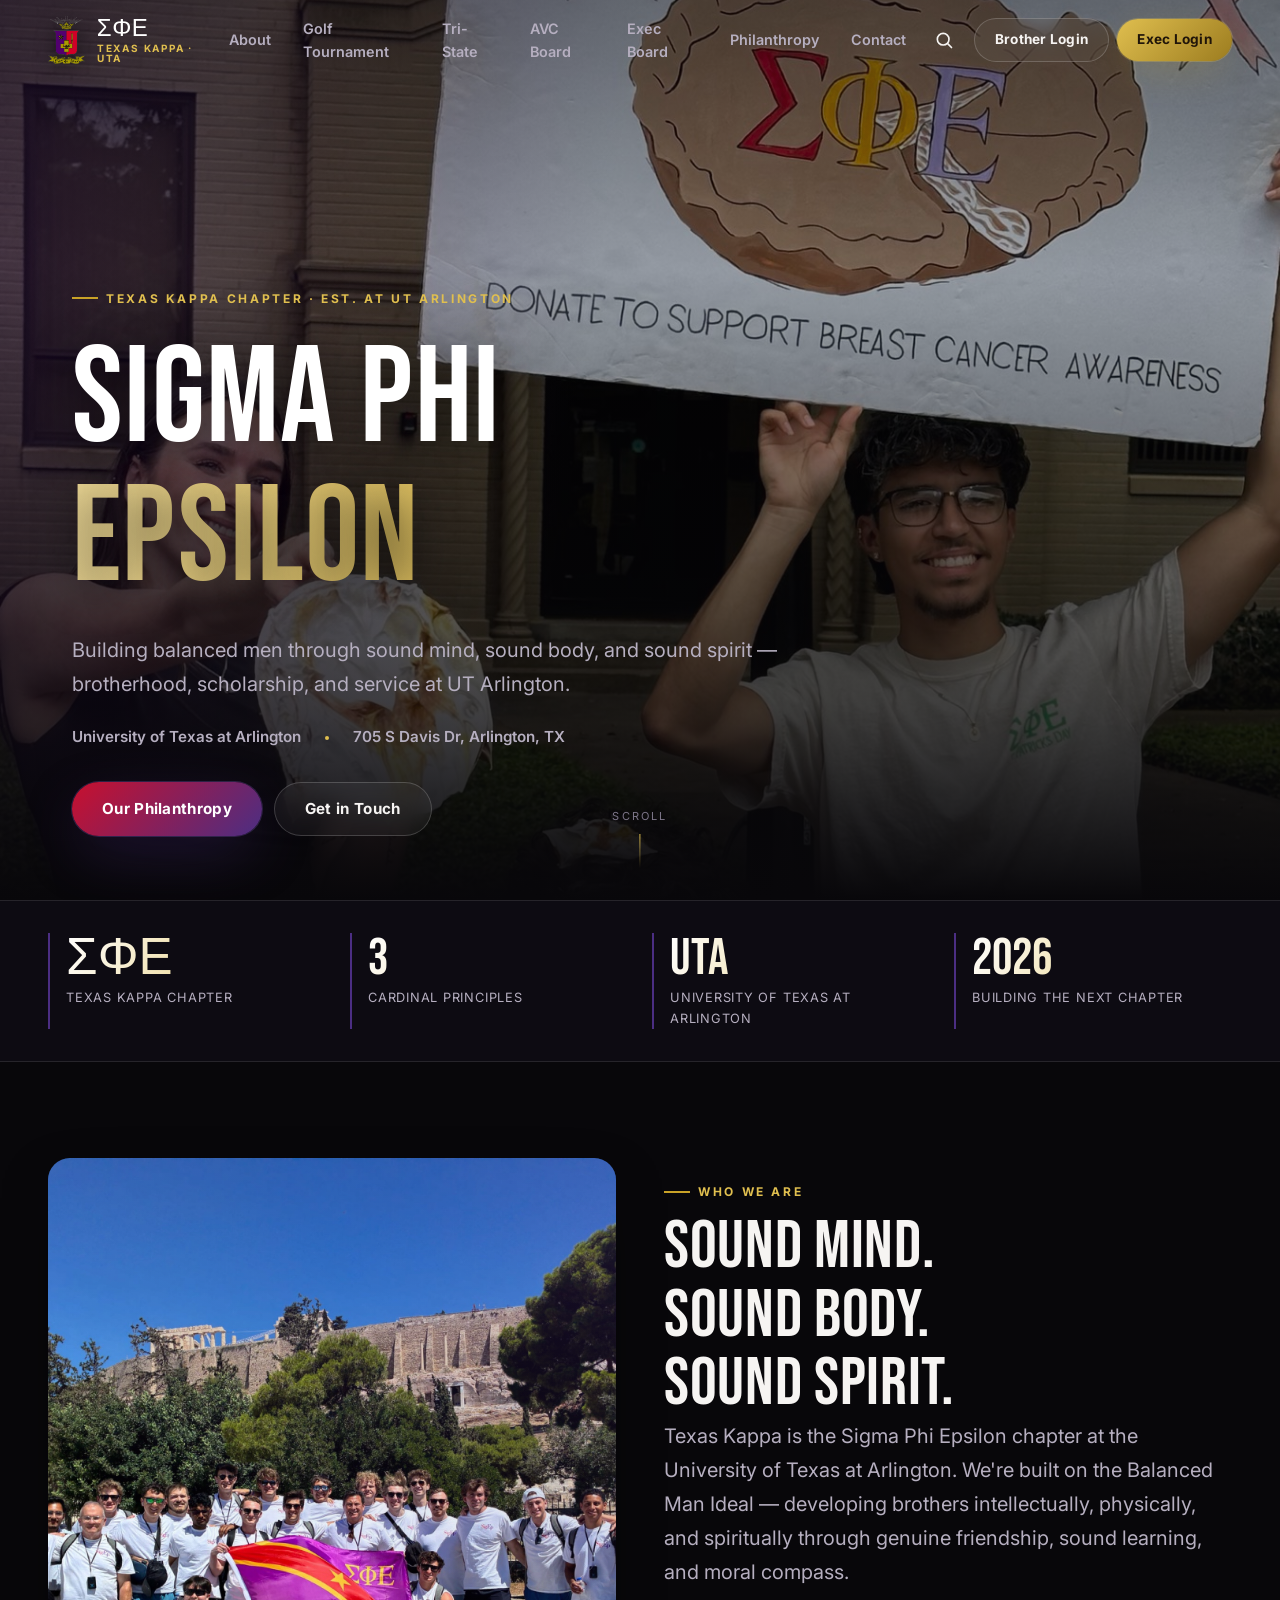
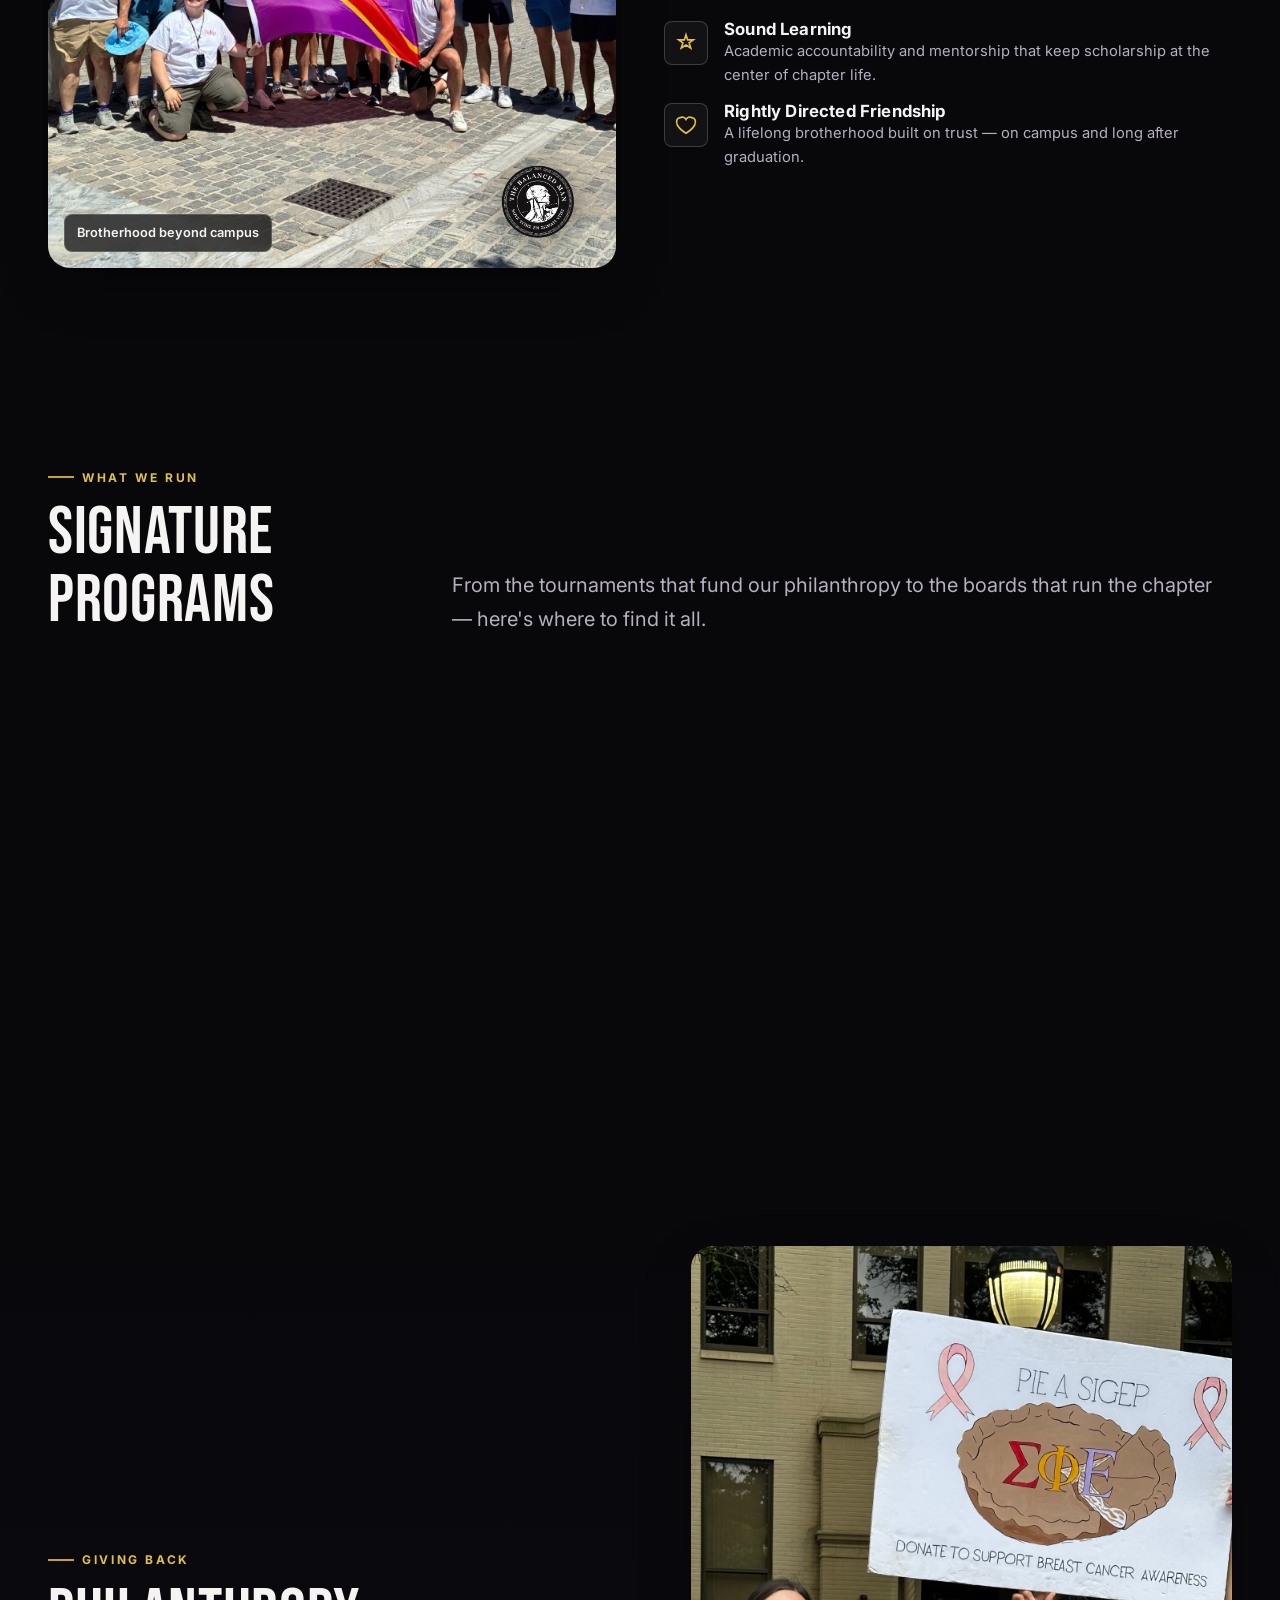
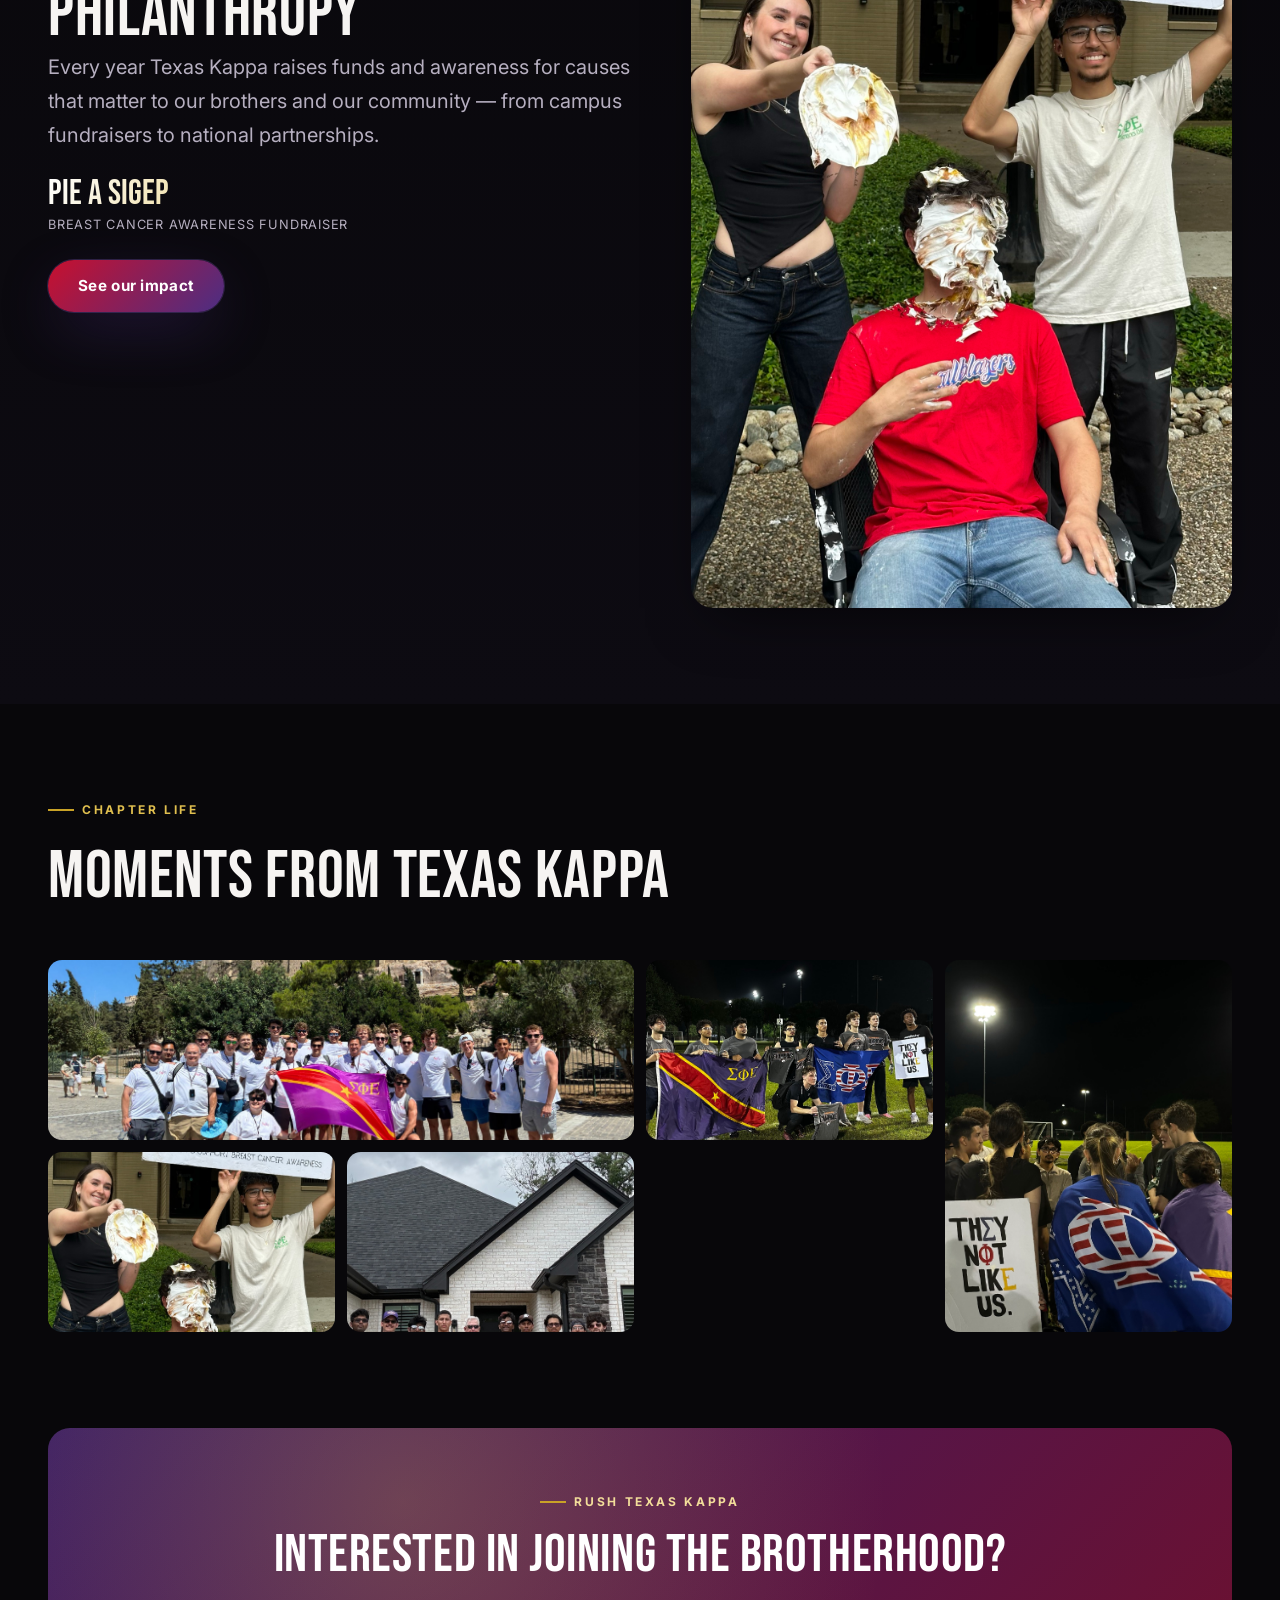
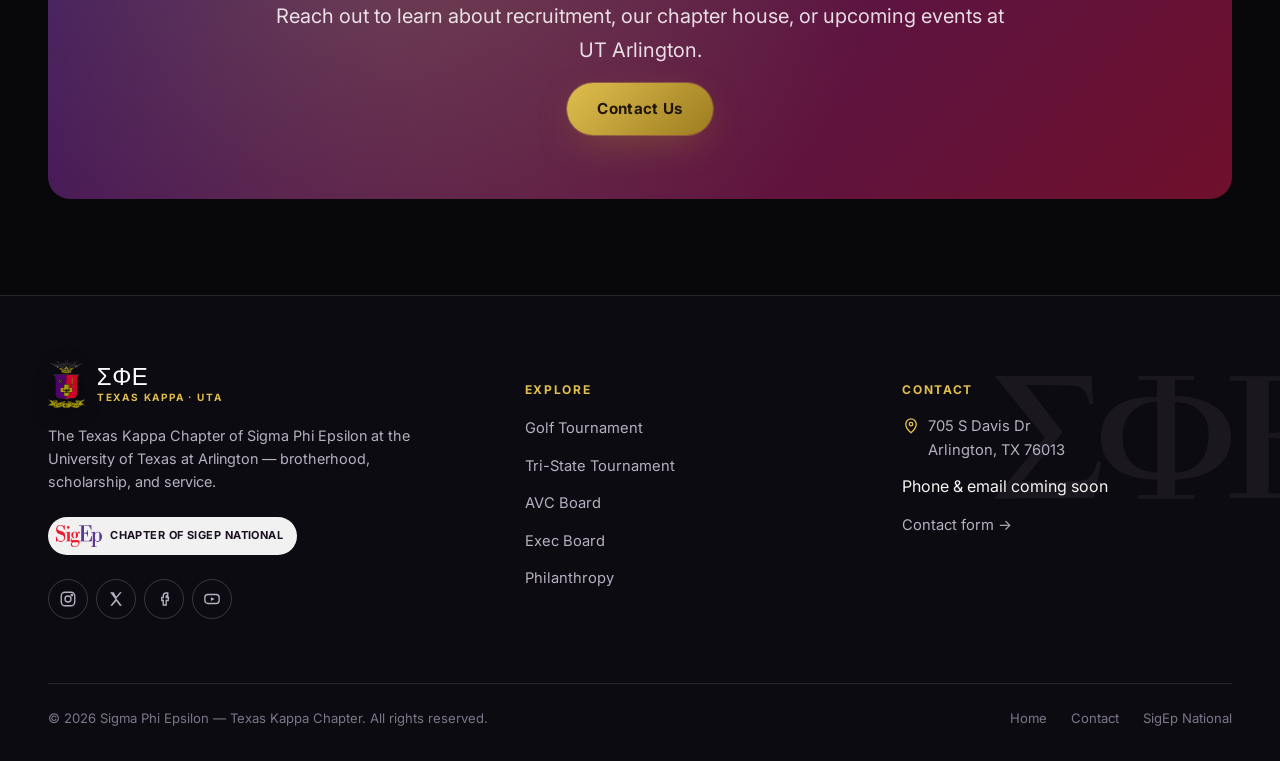
==== commit d9d3912e: "Test: confirm Netlify auto-deploys from GitHub Co-Authored-By: Claude Sonnet 5 <noreply@anthropic.co" ====
--- a/index.html
+++ b/index.html
@@ -3,6 +3,7 @@
 <head>
 <meta charset="UTF-8">
 <meta name="viewport" content="width=device-width, initial-scale=1">
+<!-- deploy-test-1790474744 -->
 <title>Sigma Phi Epsilon — Texas Kappa Chapter | UT Arlington</title>
 <meta name="description" content="The official home of the Texas Kappa Chapter of Sigma Phi Epsilon at the University of Texas at Arlington. Brotherhood, scholarship, and service since our founding.">
 <link rel="icon" type="image/png" sizes="32x32" href="assets/img/favicon-32.png">
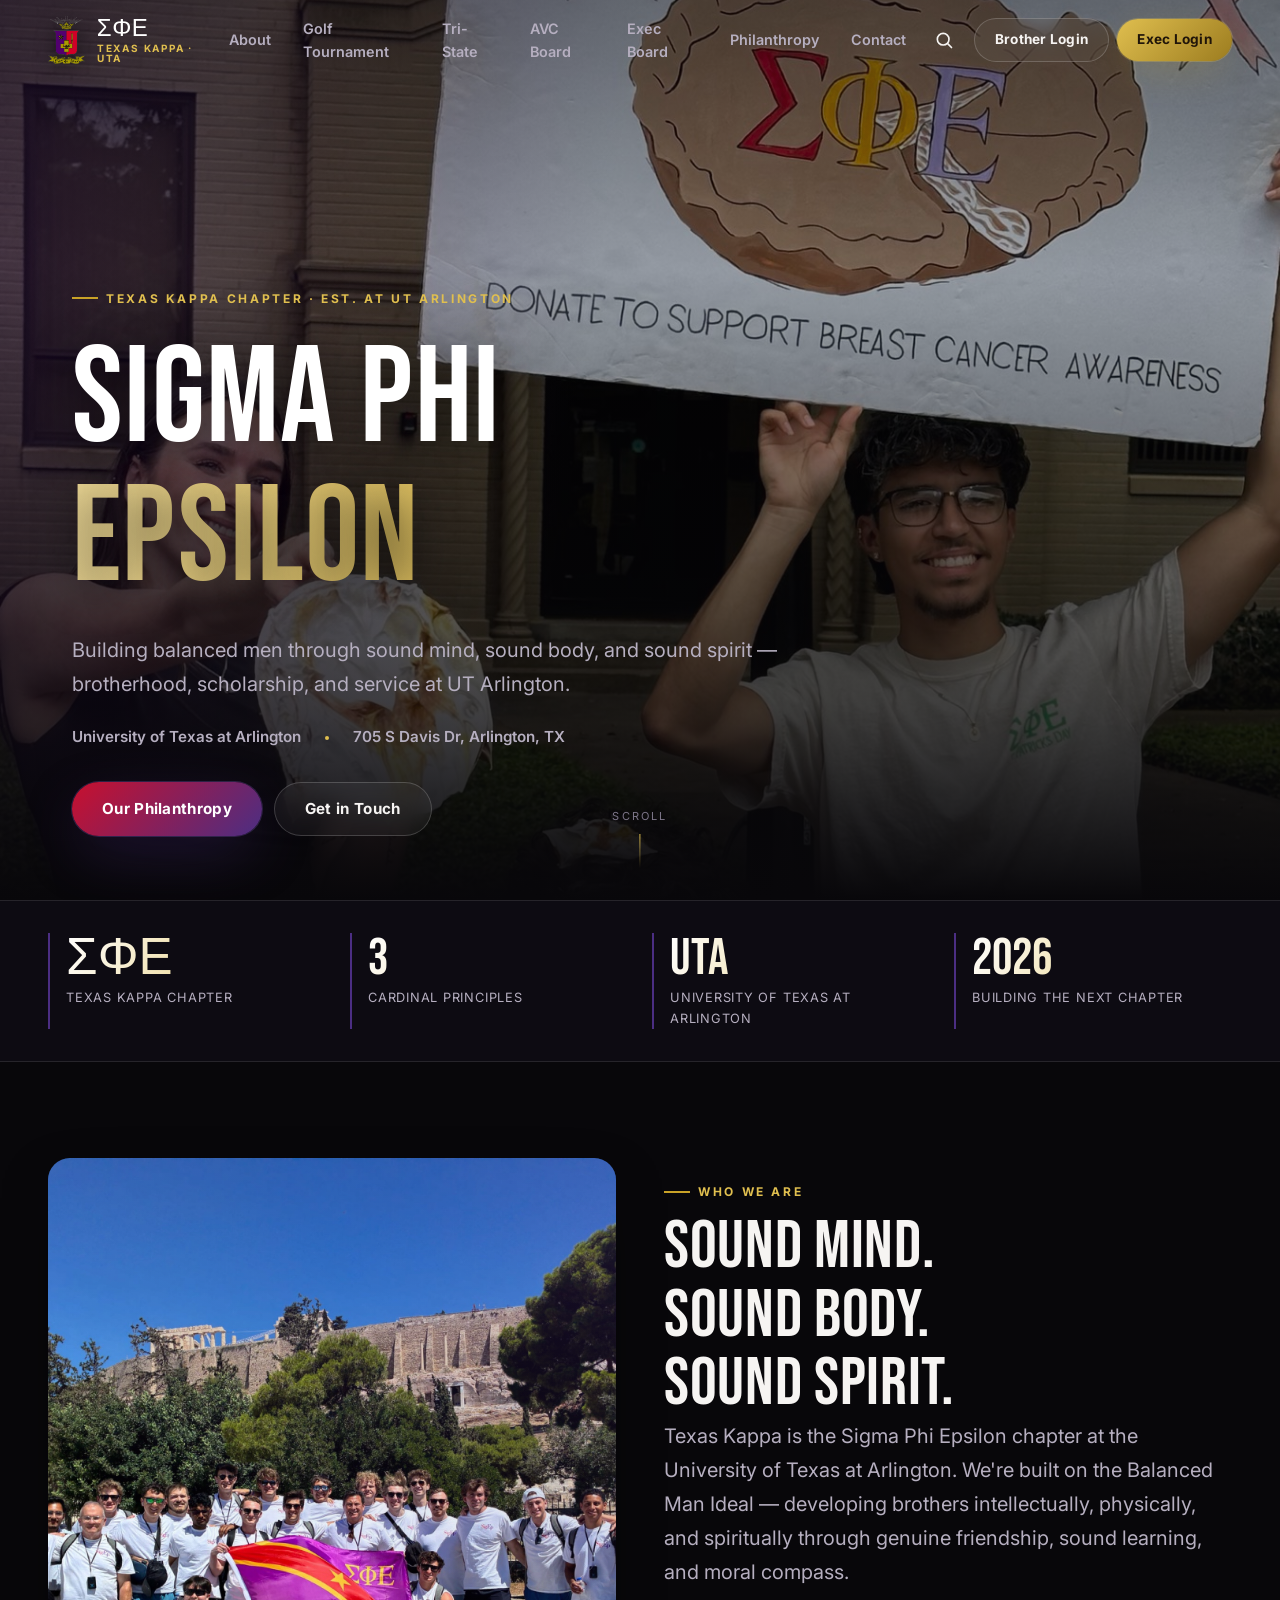
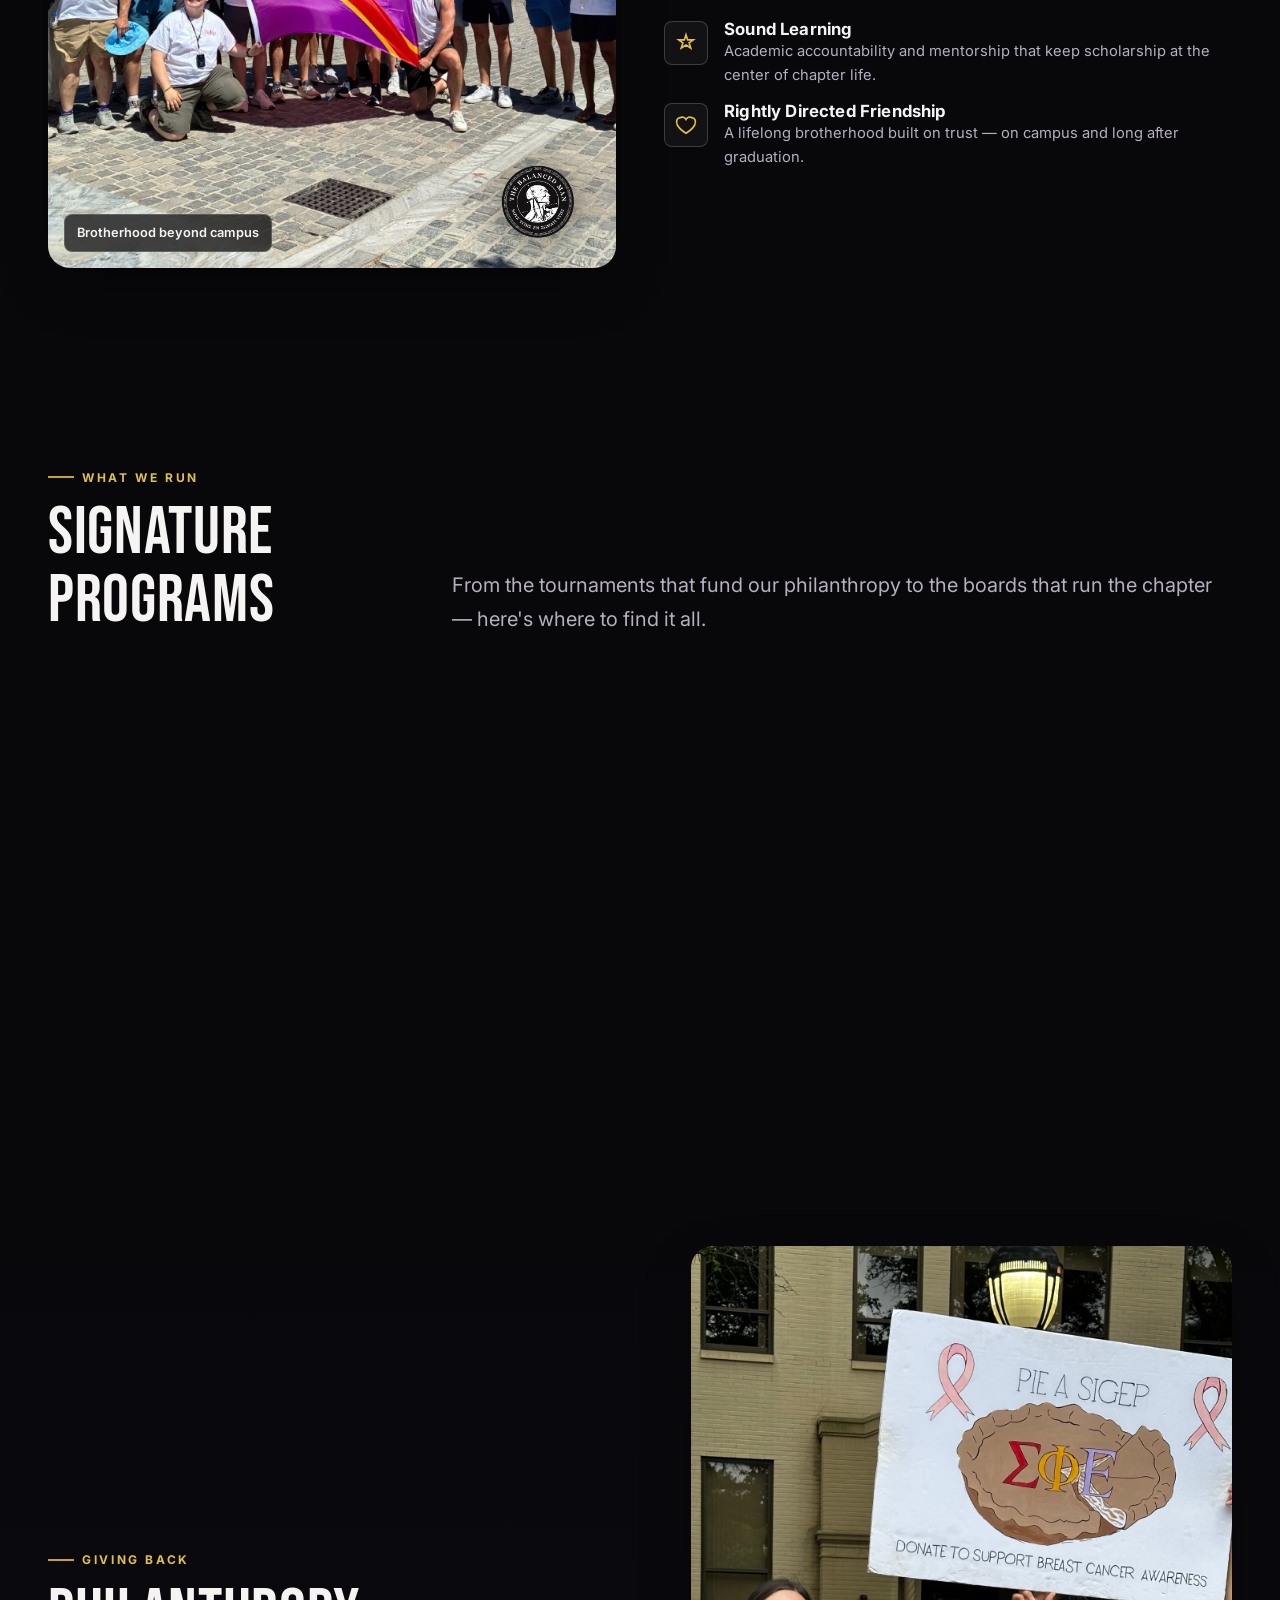
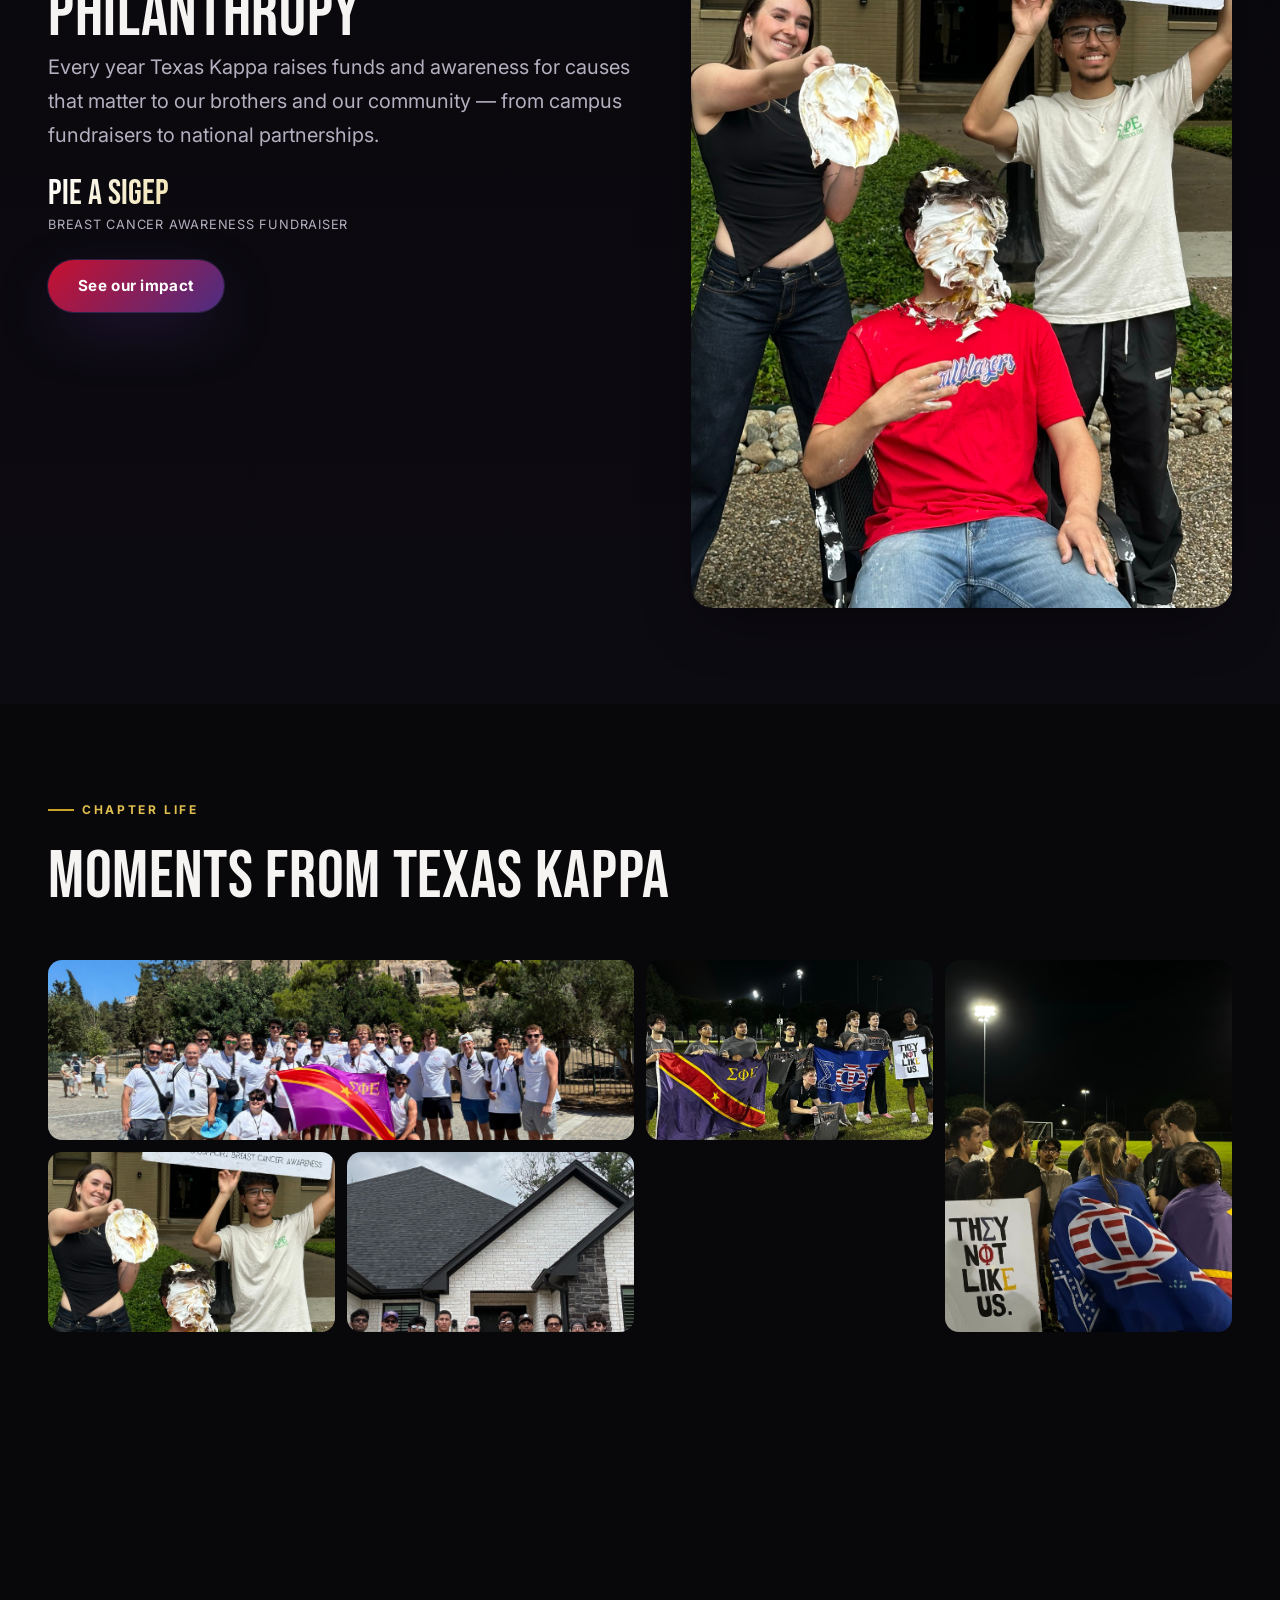
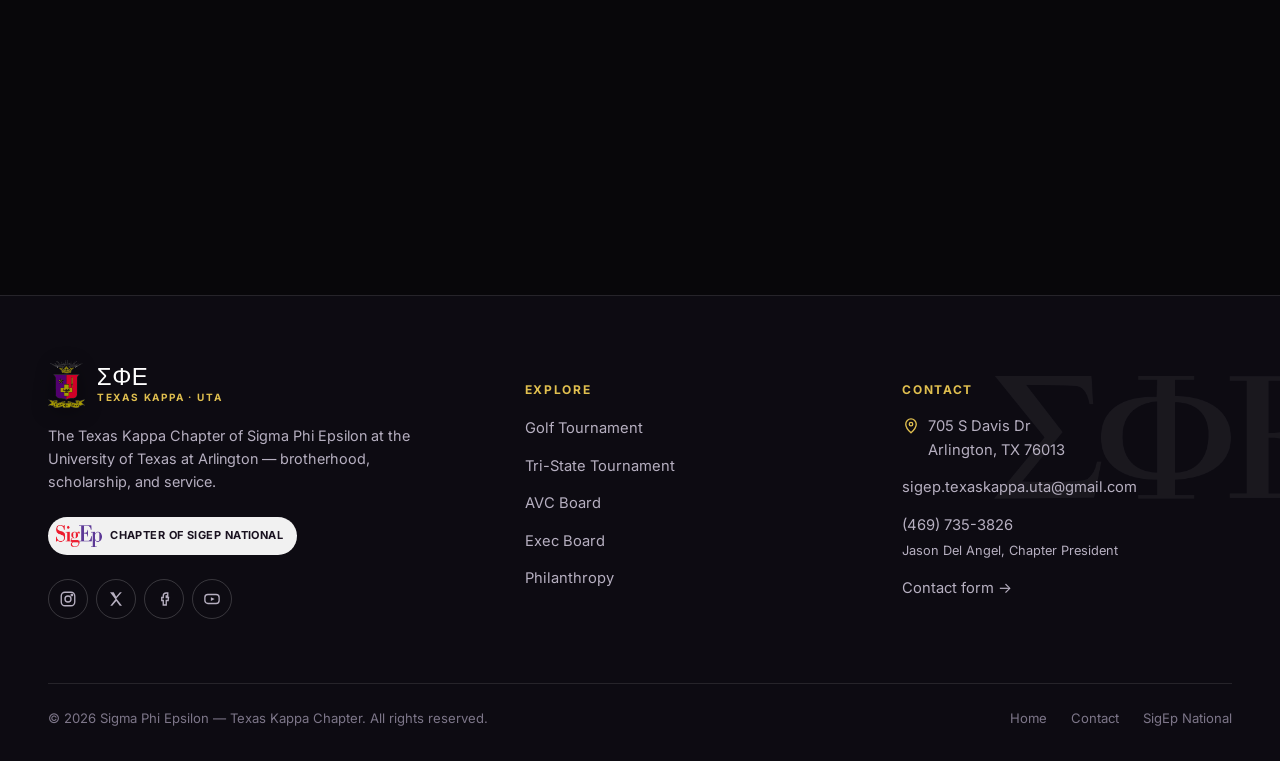
==== commit 665fa43f: "Add chapter contact details site-wide and golf refund policy Co-Authored-By: Claude Sonnet 5 <norepl" ====
--- a/index.html
+++ b/index.html
@@ -357,7 +357,8 @@
             <svg viewBox="0 0 24 24" fill="none" stroke="currentColor" stroke-width="1.8"><path d="M12 21s7-6.3 7-11.5A7 7 0 105 9.5C5 14.7 12 21 12 21z"/><circle cx="12" cy="9.5" r="2.3"/></svg>
             <address>705 S Davis Dr<br>Arlington, TX 76013</address>
           </li>
-          <li>Phone &amp; email coming soon</li>
+          <li><a href="mailto:sigep.texaskappa.uta@gmail.com">sigep.texaskappa.uta@gmail.com</a></li>
+          <li><a href="tel:+14697353826">(469) 735-3826</a><br><span class="text-muted" style="font-size:0.8rem">Jason Del Angel, Chapter President</span></li>
           <li><a href="contact.html">Contact form →</a></li>
         </ul>
       </div>
--- a/css/style.css
+++ b/css/style.css
@@ -1118,3 +1118,11 @@
 .result-card dl { display: grid; grid-template-columns: auto 1fr; gap: var(--space-2) var(--space-5); text-align: left; margin: var(--space-2) 0; }
 .result-card dt { color: var(--text-faint); font-size: 0.82rem; text-transform: uppercase; letter-spacing: 0.06em; }
 .result-card dd { margin: 0; font-weight: 700; }
+
+.policy { margin-top: var(--space-6); padding: var(--space-6); border: 1px solid var(--border); border-radius: var(--radius-lg); background: var(--surface); }
+.policy h3 { font-size: 1.6rem; margin-bottom: var(--space-3); }
+.policy p, .policy li { color: var(--text-muted); font-size: 0.92rem; }
+.policy p { margin-top: var(--space-3); }
+.policy ul { margin: var(--space-3) 0 0; padding-left: var(--space-5); list-style: disc; display: grid; gap: var(--space-2); }
+.policy strong { color: var(--text); }
+.policy a { color: var(--gold-300); text-decoration: underline; }
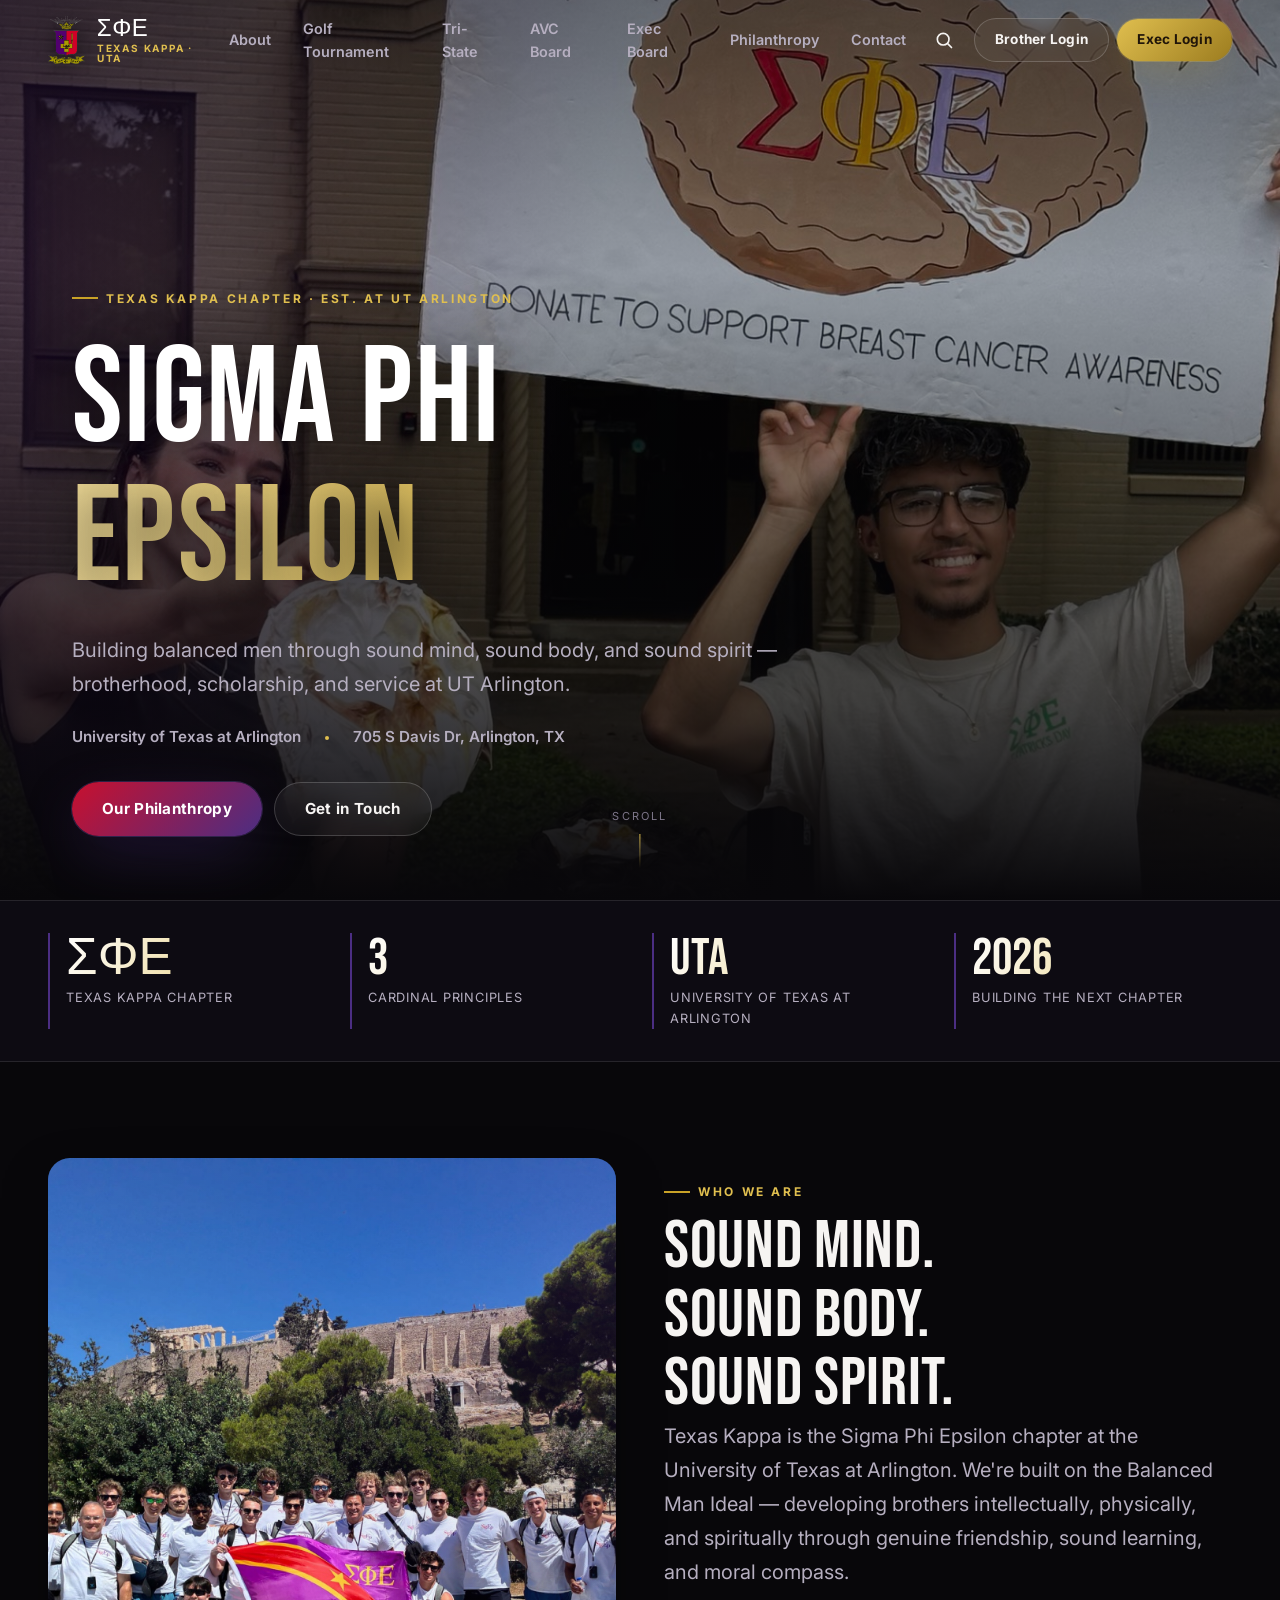
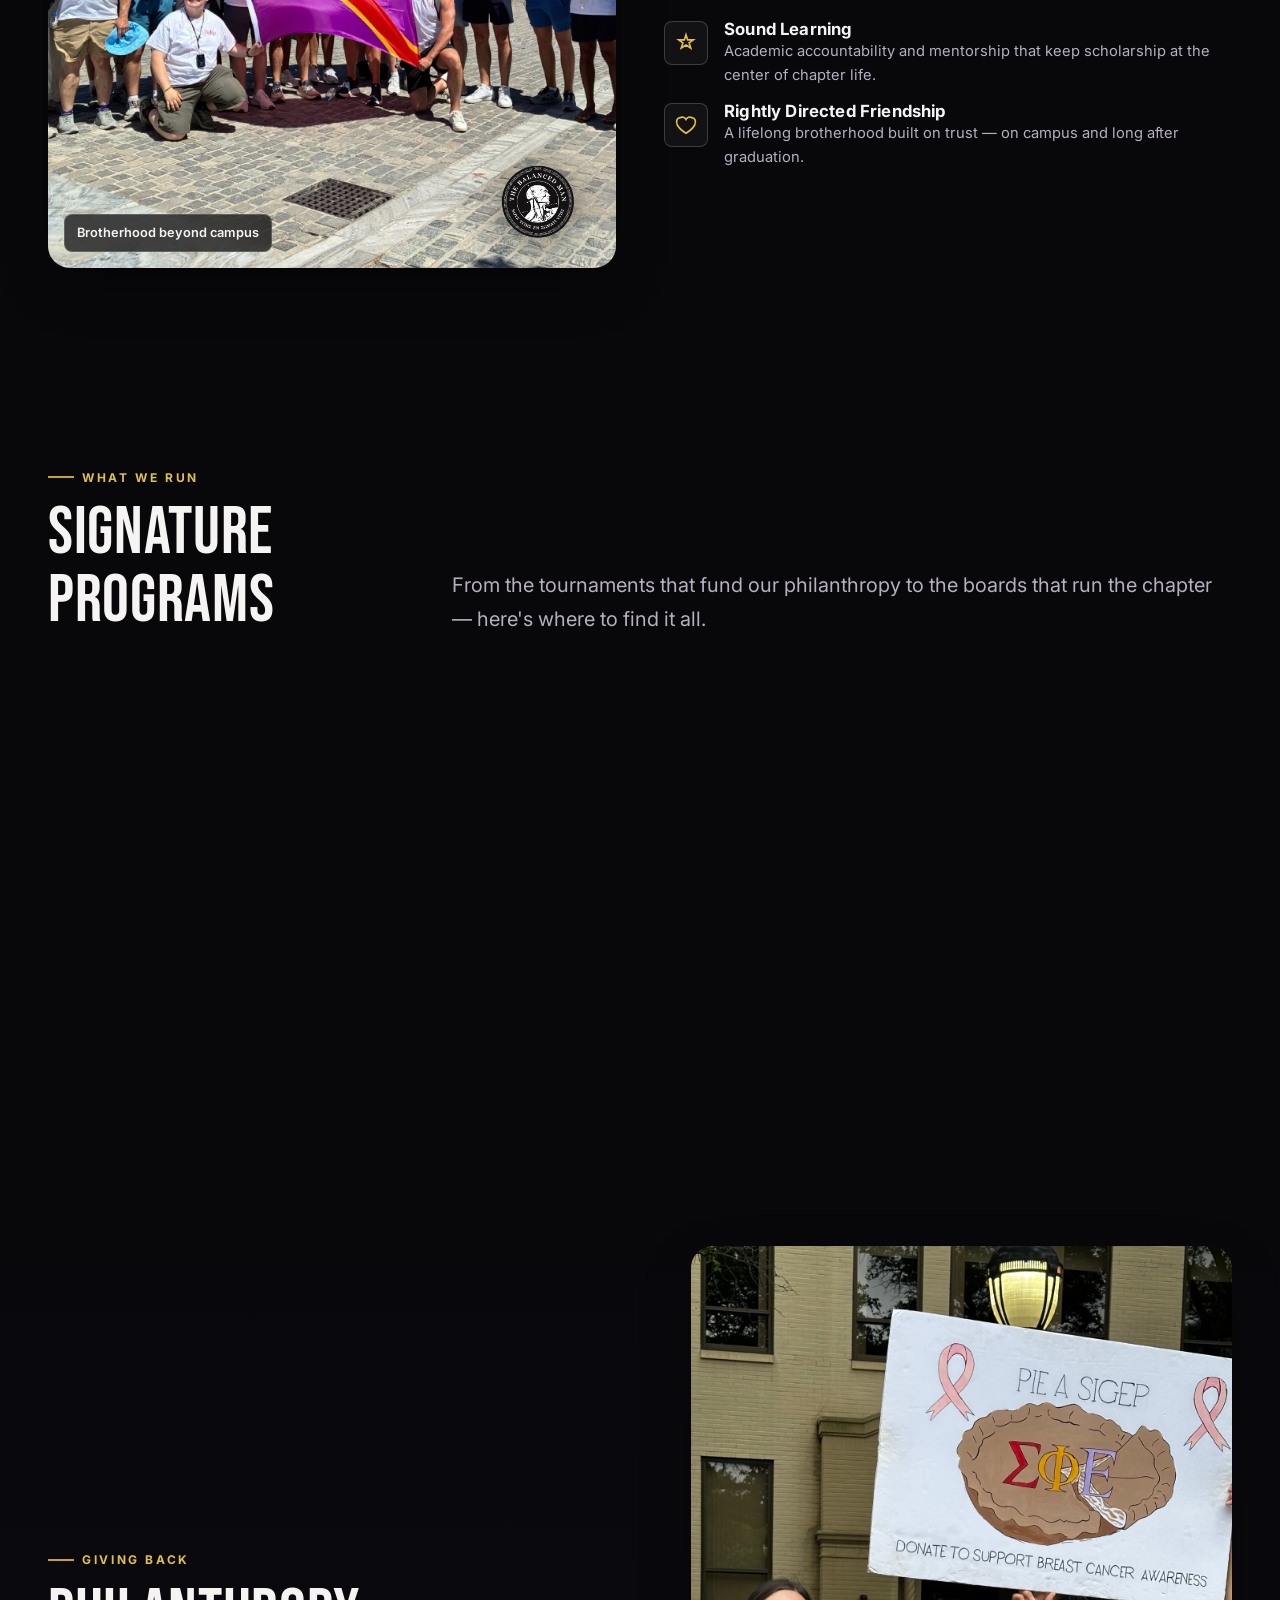
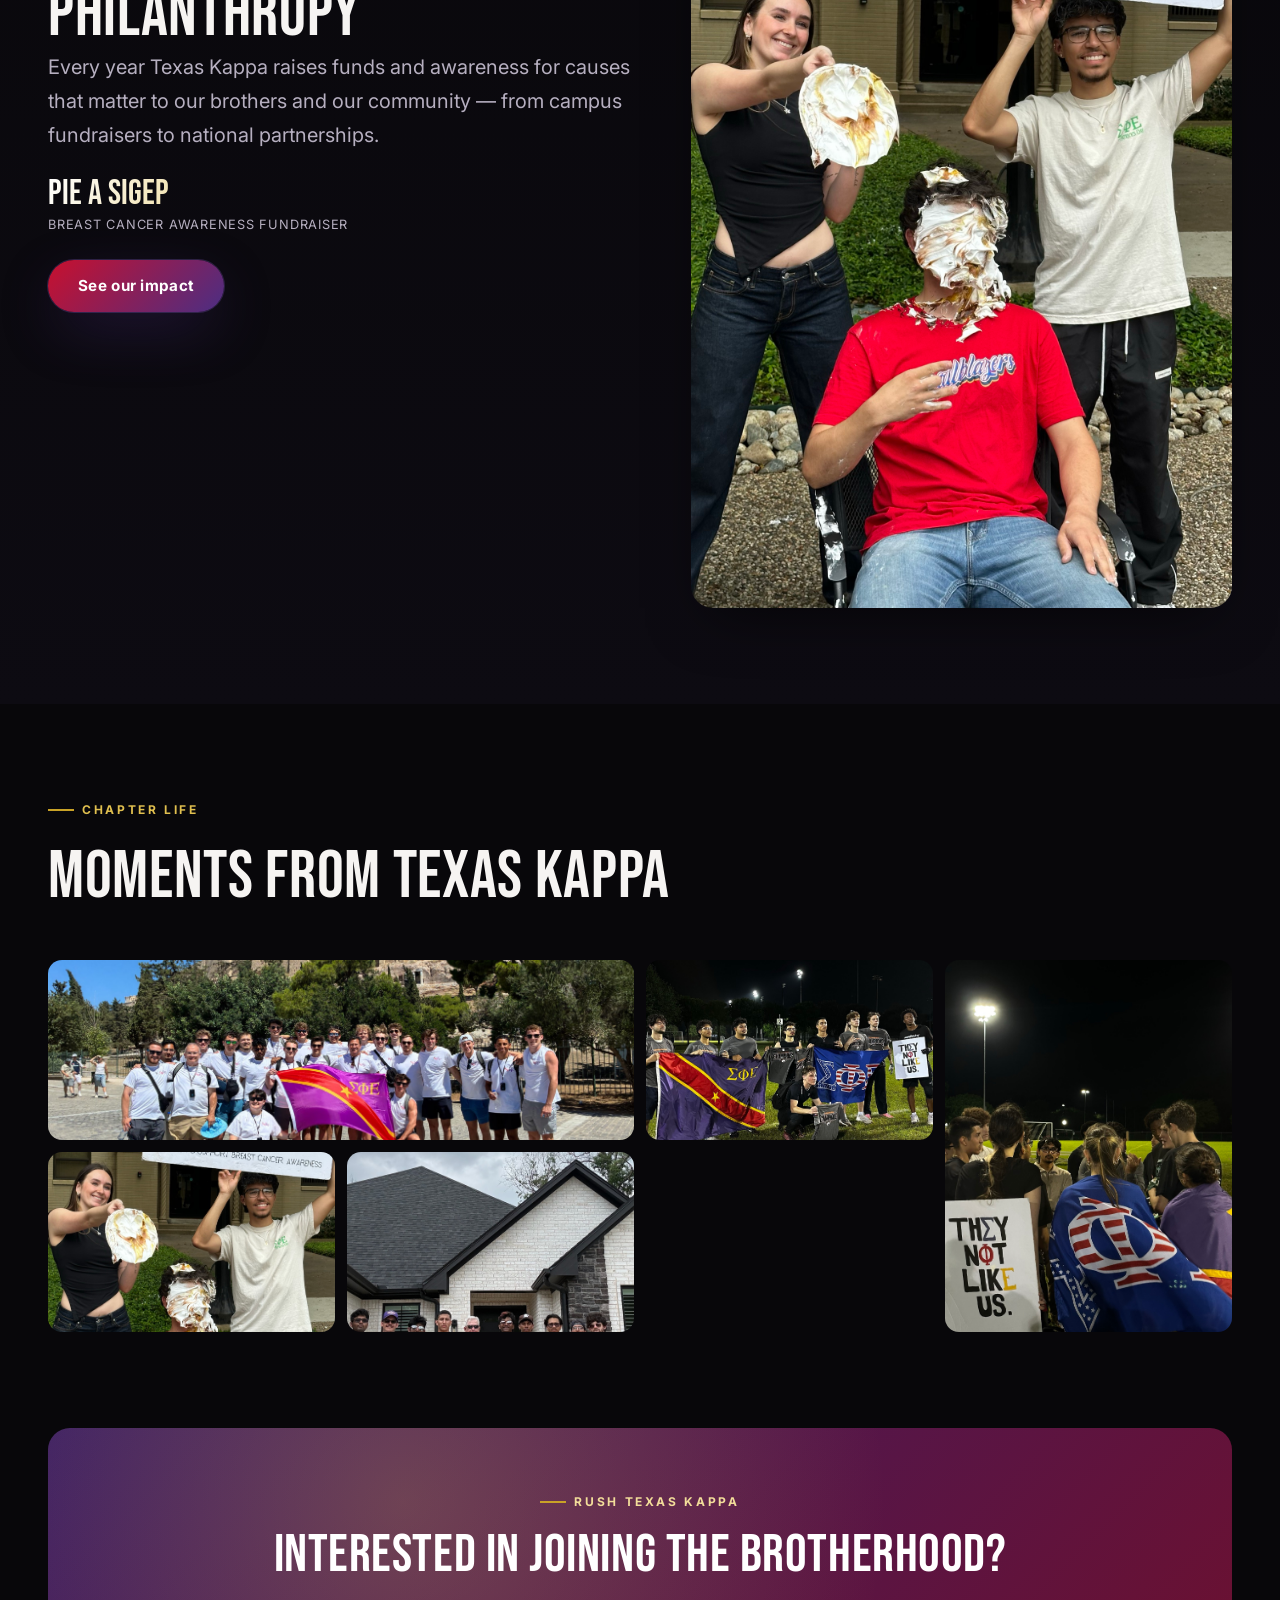
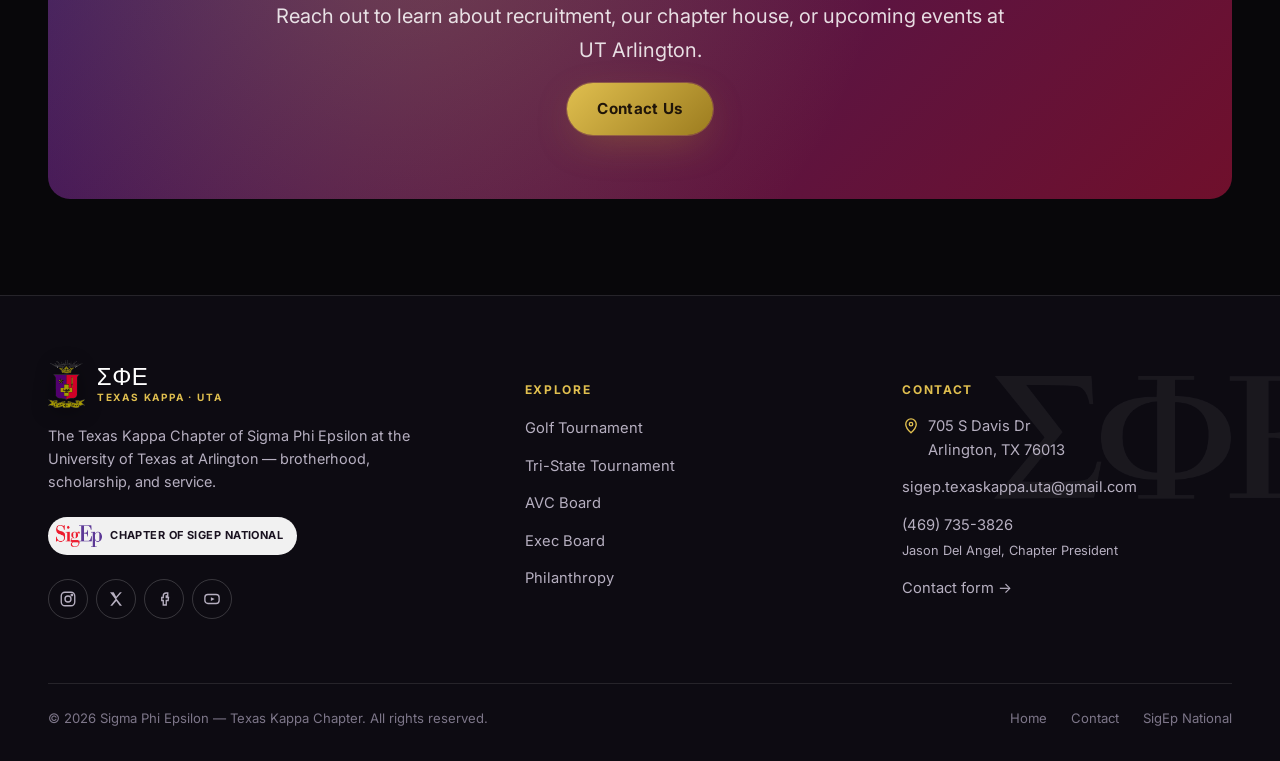
==== commit 3ff8d513: "Link Instagram icons to the chapter account (sigep_uta) Co-Authored-By: Claude Sonnet 5 <noreply@ant" ====
--- a/index.html
+++ b/index.html
@@ -323,8 +323,8 @@
           <img src="assets/img/logo-sigep-wordmark.png" alt="">
           <span>Chapter of SigEp National</span>
         </a>
-        <div class="social-row" aria-label="Sigma Phi Epsilon National social media">
-          <a class="social-btn" href="https://www.instagram.com/sigep/" target="_blank" rel="noopener noreferrer" aria-label="SigEp National on Instagram">
+        <div class="social-row" aria-label="Social media">
+          <a class="social-btn" href="https://www.instagram.com/sigep_uta/" target="_blank" rel="noopener noreferrer" aria-label="Texas Kappa on Instagram">
             <svg viewBox="0 0 24 24" fill="none" stroke="currentColor" stroke-width="1.8"><rect x="3" y="3" width="18" height="18" rx="5"/><circle cx="12" cy="12" r="4"/><circle cx="17.2" cy="6.8" r="1"/></svg>
           </a>
           <a class="social-btn" href="https://twitter.com/SigEp" target="_blank" rel="noopener noreferrer" aria-label="SigEp National on X (Twitter)">
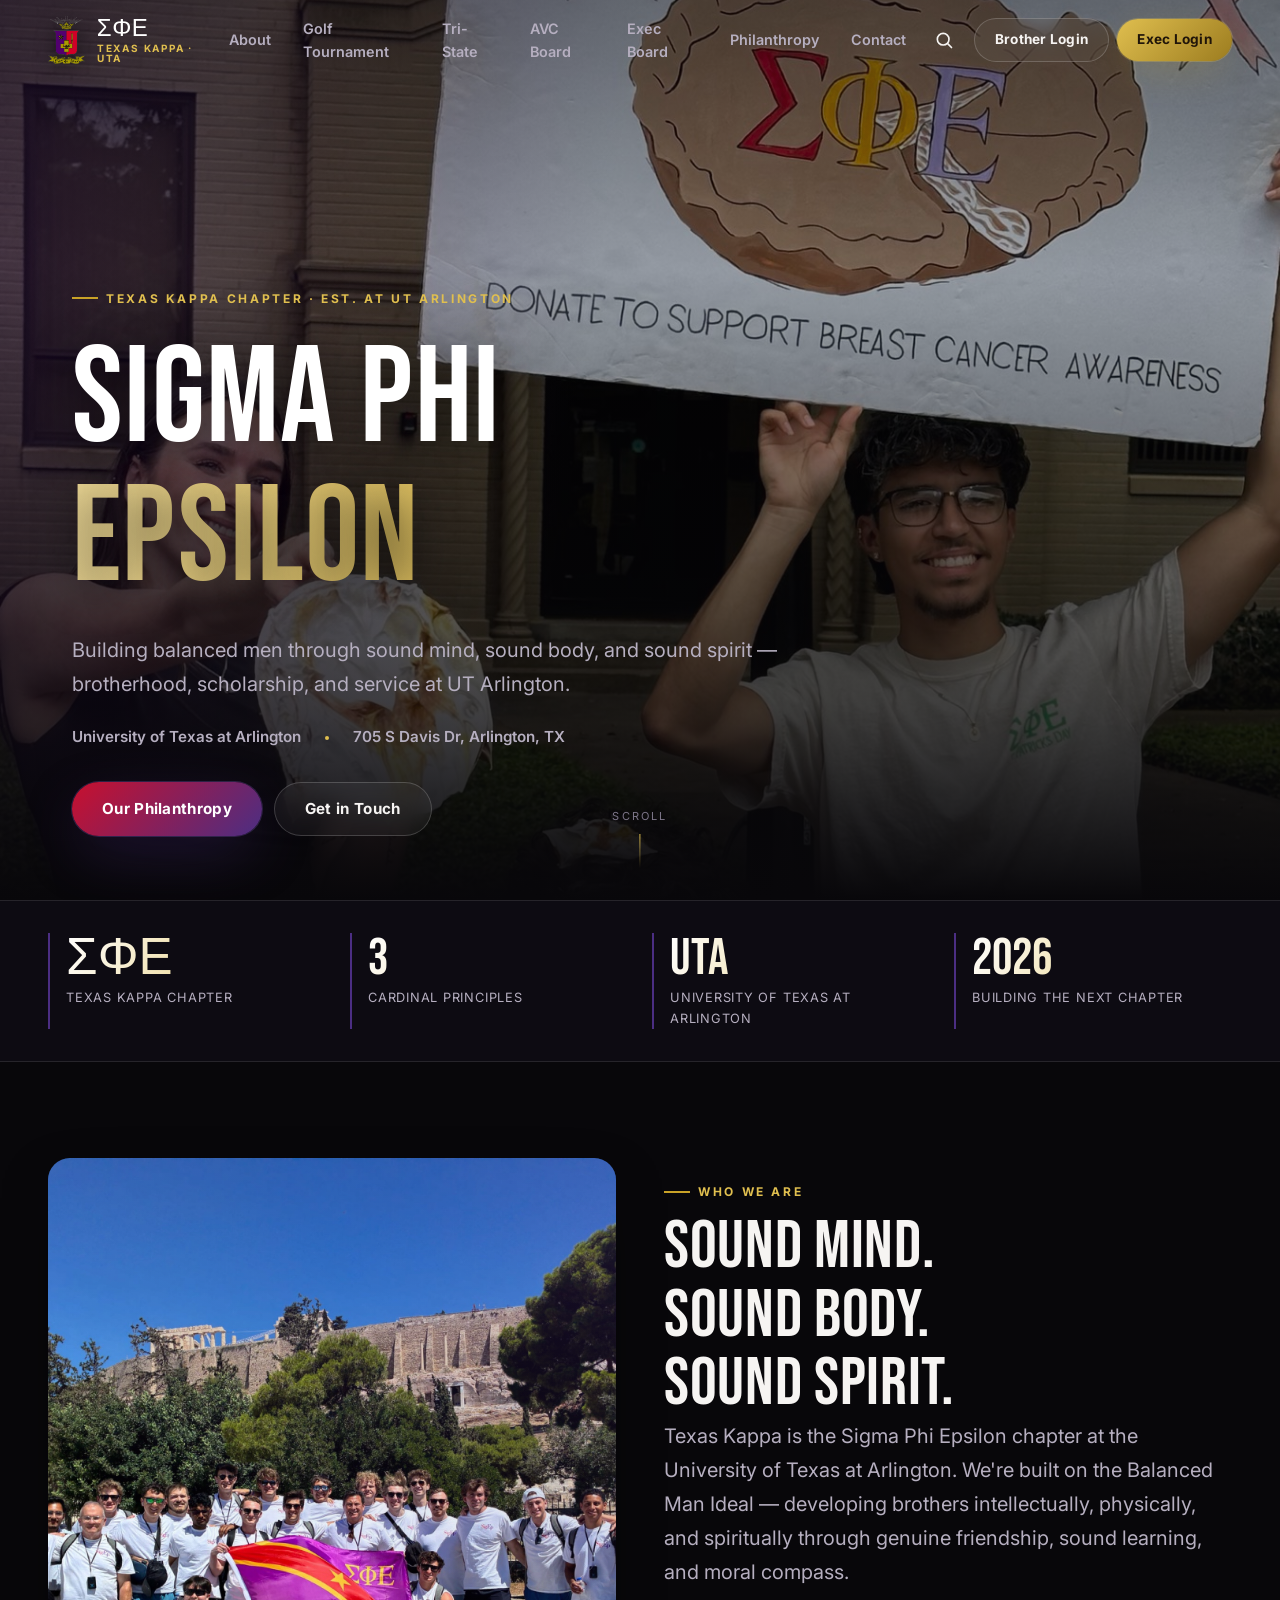
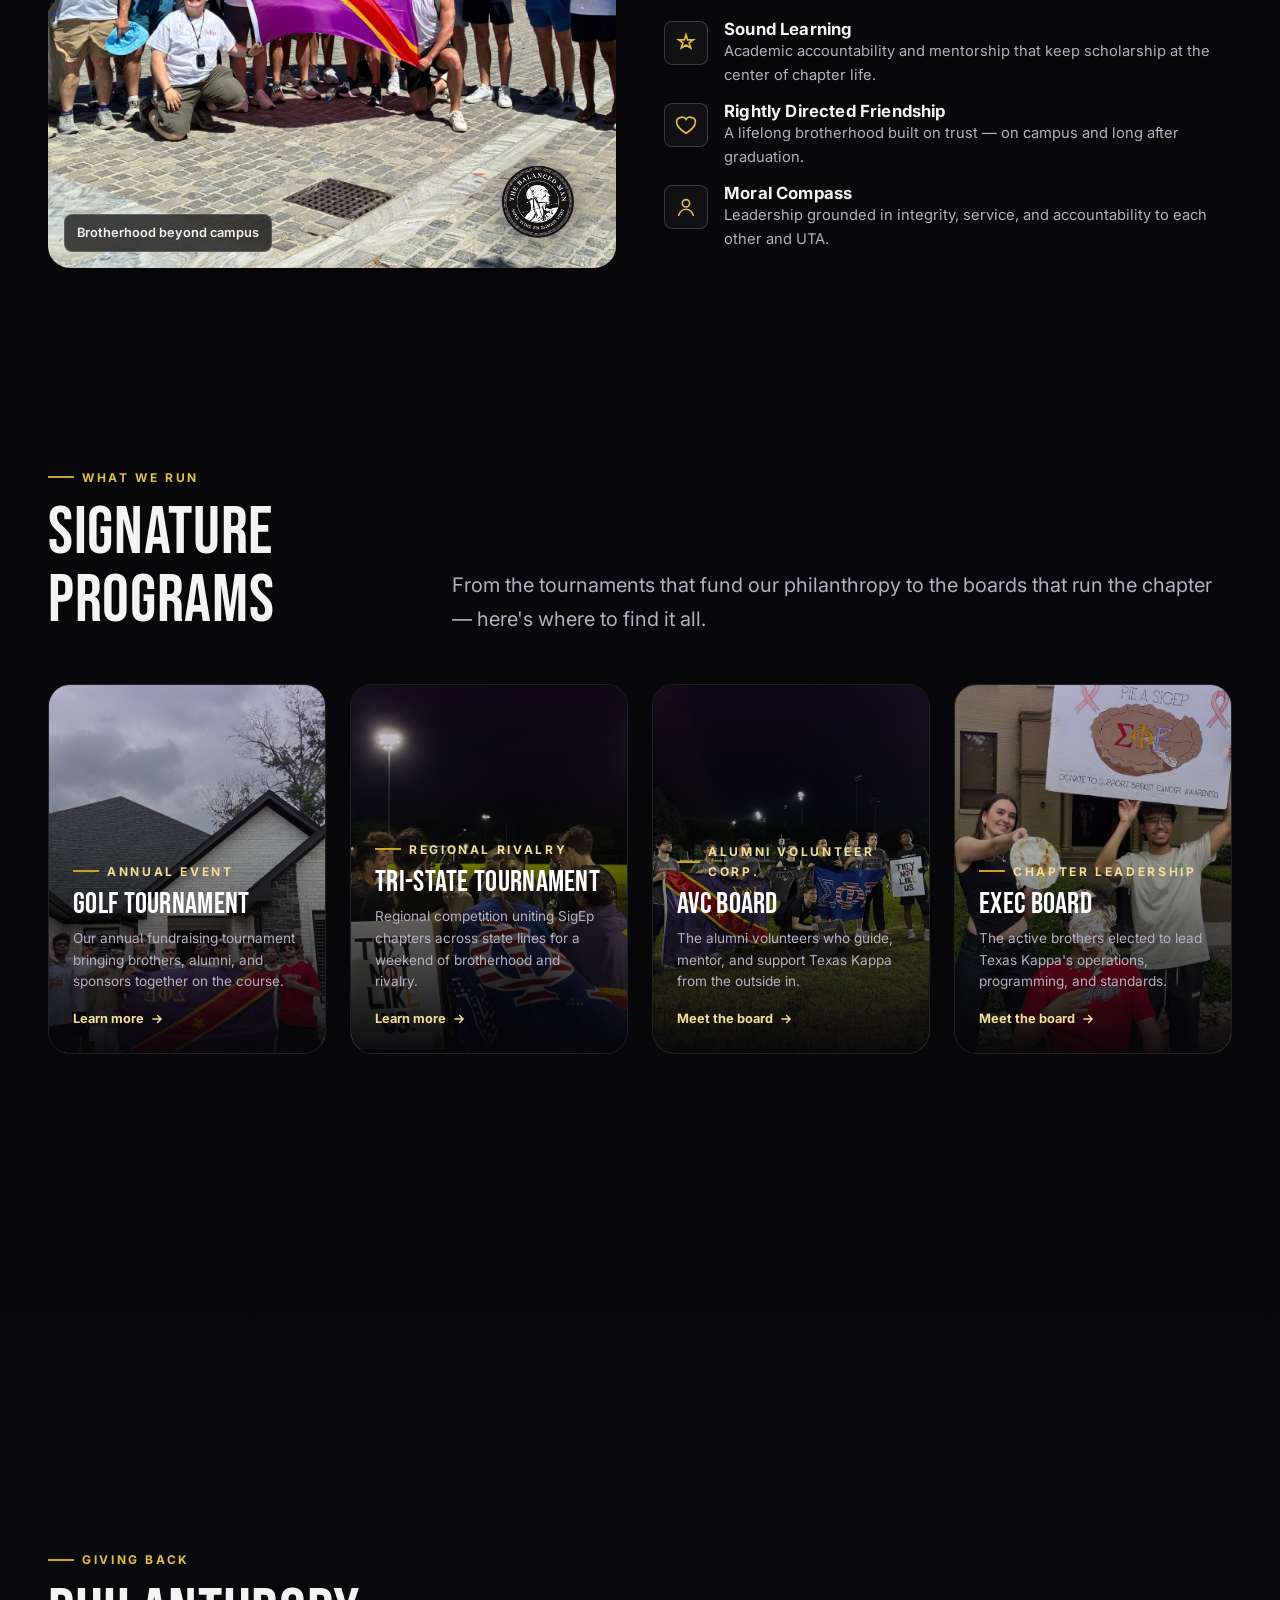
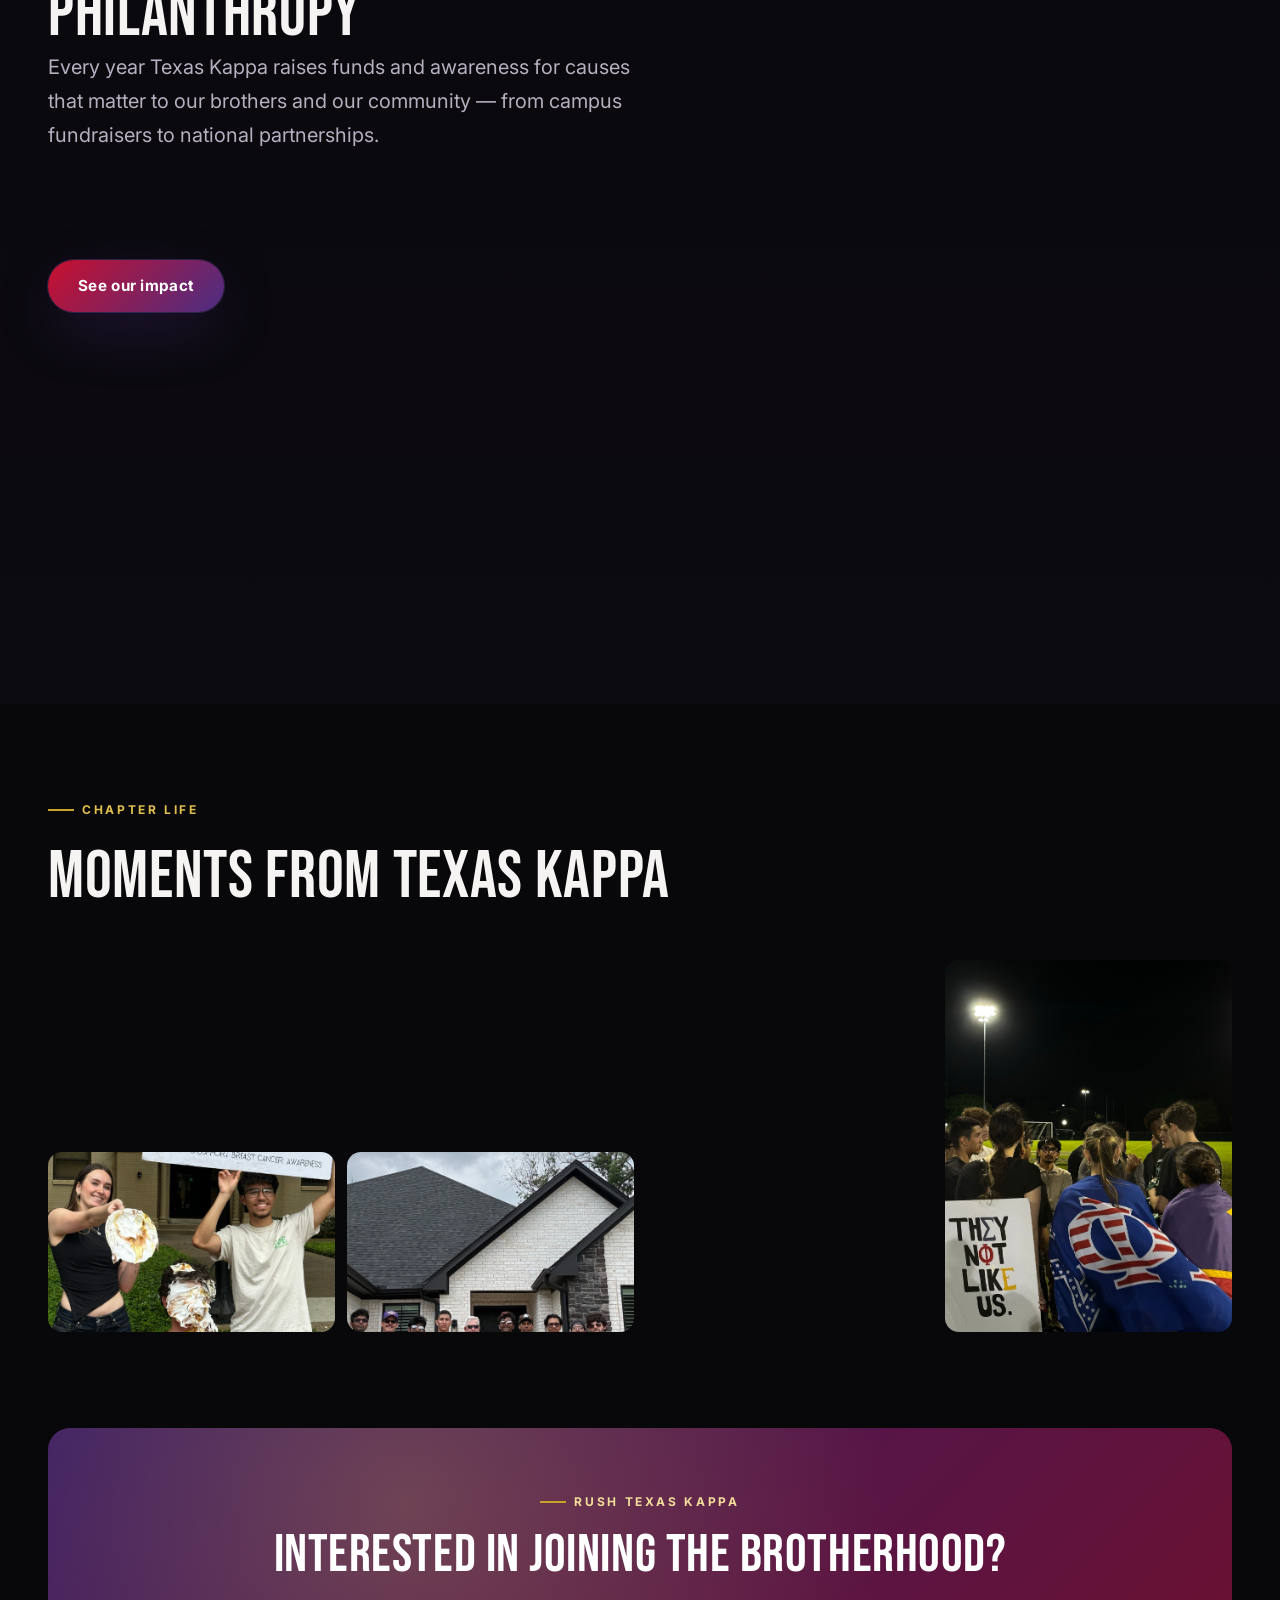
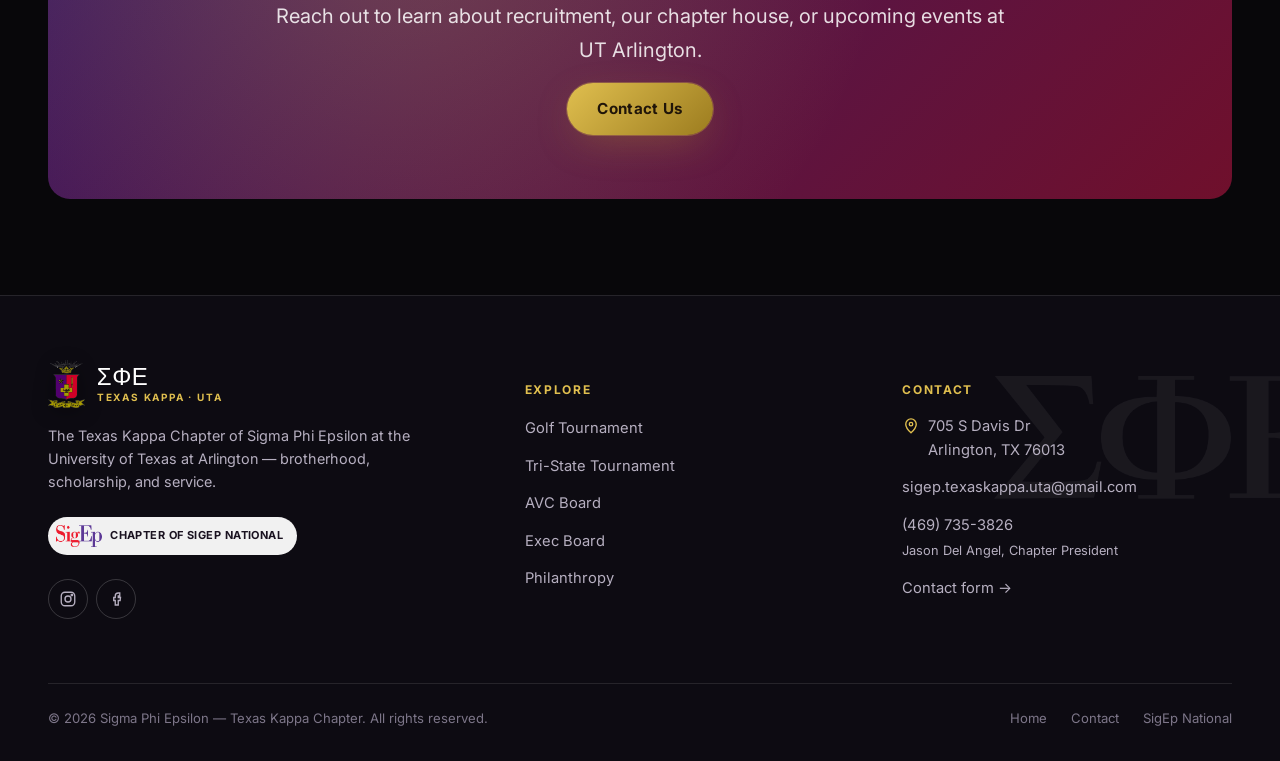
==== commit aaf161c5: "Remove X and YouTube icons from social links Co-Authored-By: Claude Sonnet 5 <noreply@anthropic.com>" ====
--- a/index.html
+++ b/index.html
@@ -327,14 +327,8 @@
           <a class="social-btn" href="https://www.instagram.com/sigep_uta/" target="_blank" rel="noopener noreferrer" aria-label="Texas Kappa on Instagram">
             <svg viewBox="0 0 24 24" fill="none" stroke="currentColor" stroke-width="1.8"><rect x="3" y="3" width="18" height="18" rx="5"/><circle cx="12" cy="12" r="4"/><circle cx="17.2" cy="6.8" r="1"/></svg>
           </a>
-          <a class="social-btn" href="https://twitter.com/SigEp" target="_blank" rel="noopener noreferrer" aria-label="SigEp National on X (Twitter)">
-            <svg viewBox="0 0 24 24" fill="currentColor"><path d="M4 3l7.2 9.4L4.4 21H7l5.4-6.4L17 21h3l-7.5-9.8L19.8 3h-2.6l-5 5.9L9 3H4z"/></svg>
-          </a>
           <a class="social-btn" href="https://www.facebook.com/SigmaPhiEpsilon" target="_blank" rel="noopener noreferrer" aria-label="SigEp National on Facebook">
             <svg viewBox="0 0 24 24" fill="none" stroke="currentColor" stroke-width="1.8"><path d="M15 8h2V4h-2a4 4 0 00-4 4v2H9v4h2v6h4v-6h2.5l.5-4H15V8z"/></svg>
-          </a>
-          <a class="social-btn" href="https://www.youtube.com/sigep" target="_blank" rel="noopener noreferrer" aria-label="SigEp National on YouTube">
-            <svg viewBox="0 0 24 24" fill="none" stroke="currentColor" stroke-width="1.8"><rect x="2.5" y="6" width="19" height="12" rx="4"/><path d="M10.5 9.5l5 2.5-5 2.5z" fill="currentColor" stroke="none"/></svg>
           </a>
         </div>
       </div>
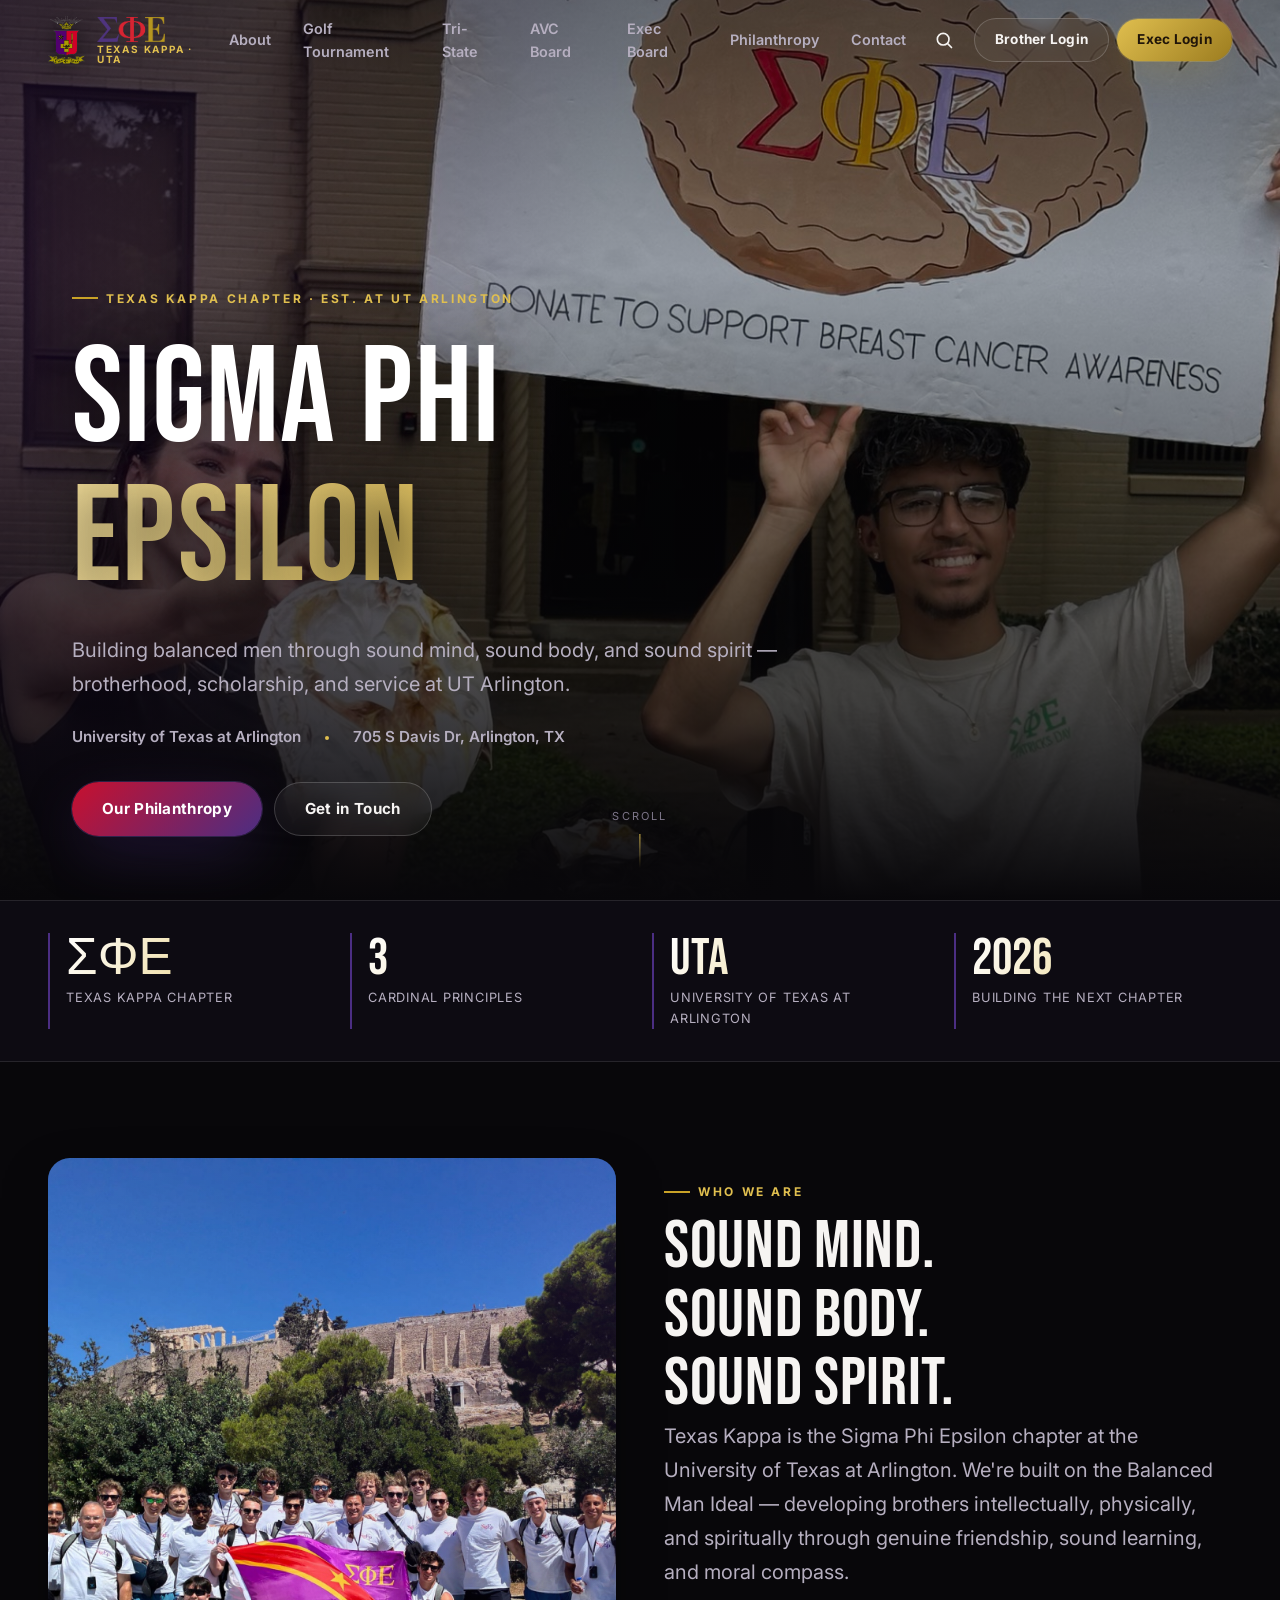
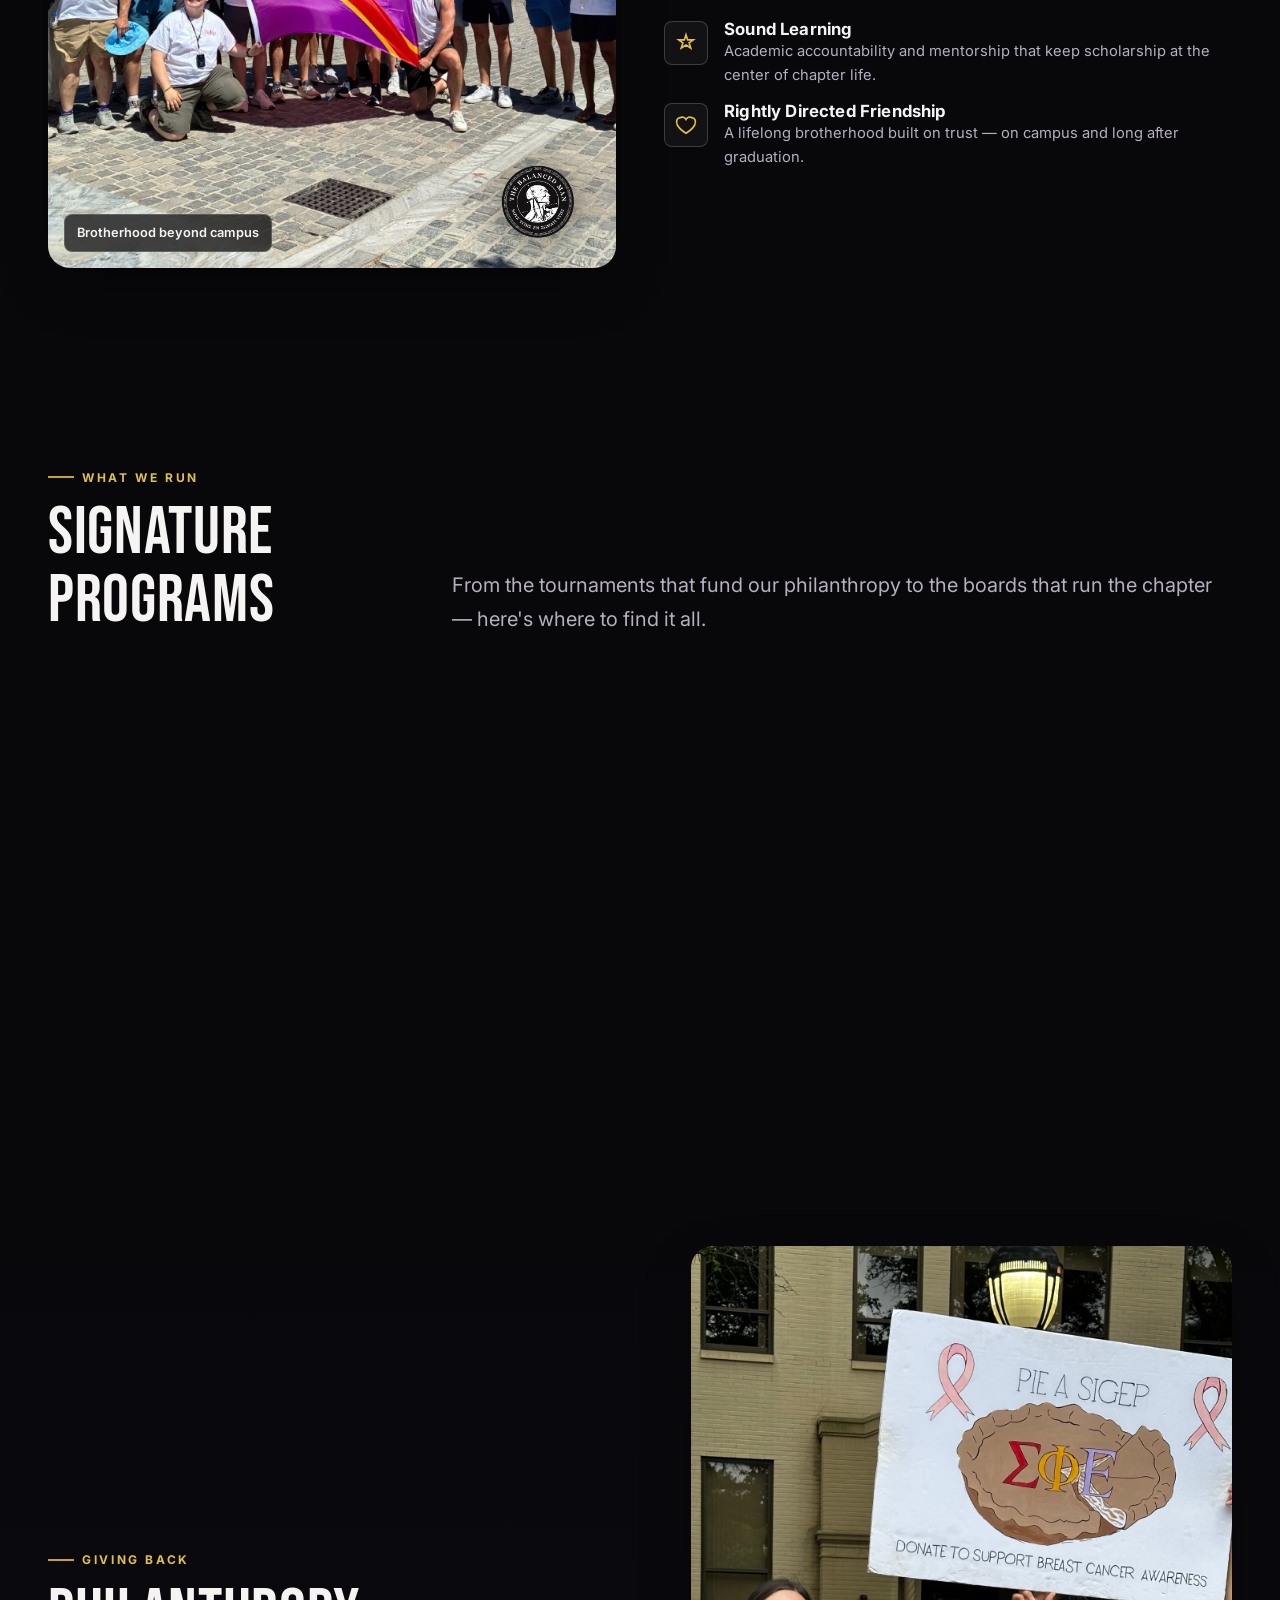
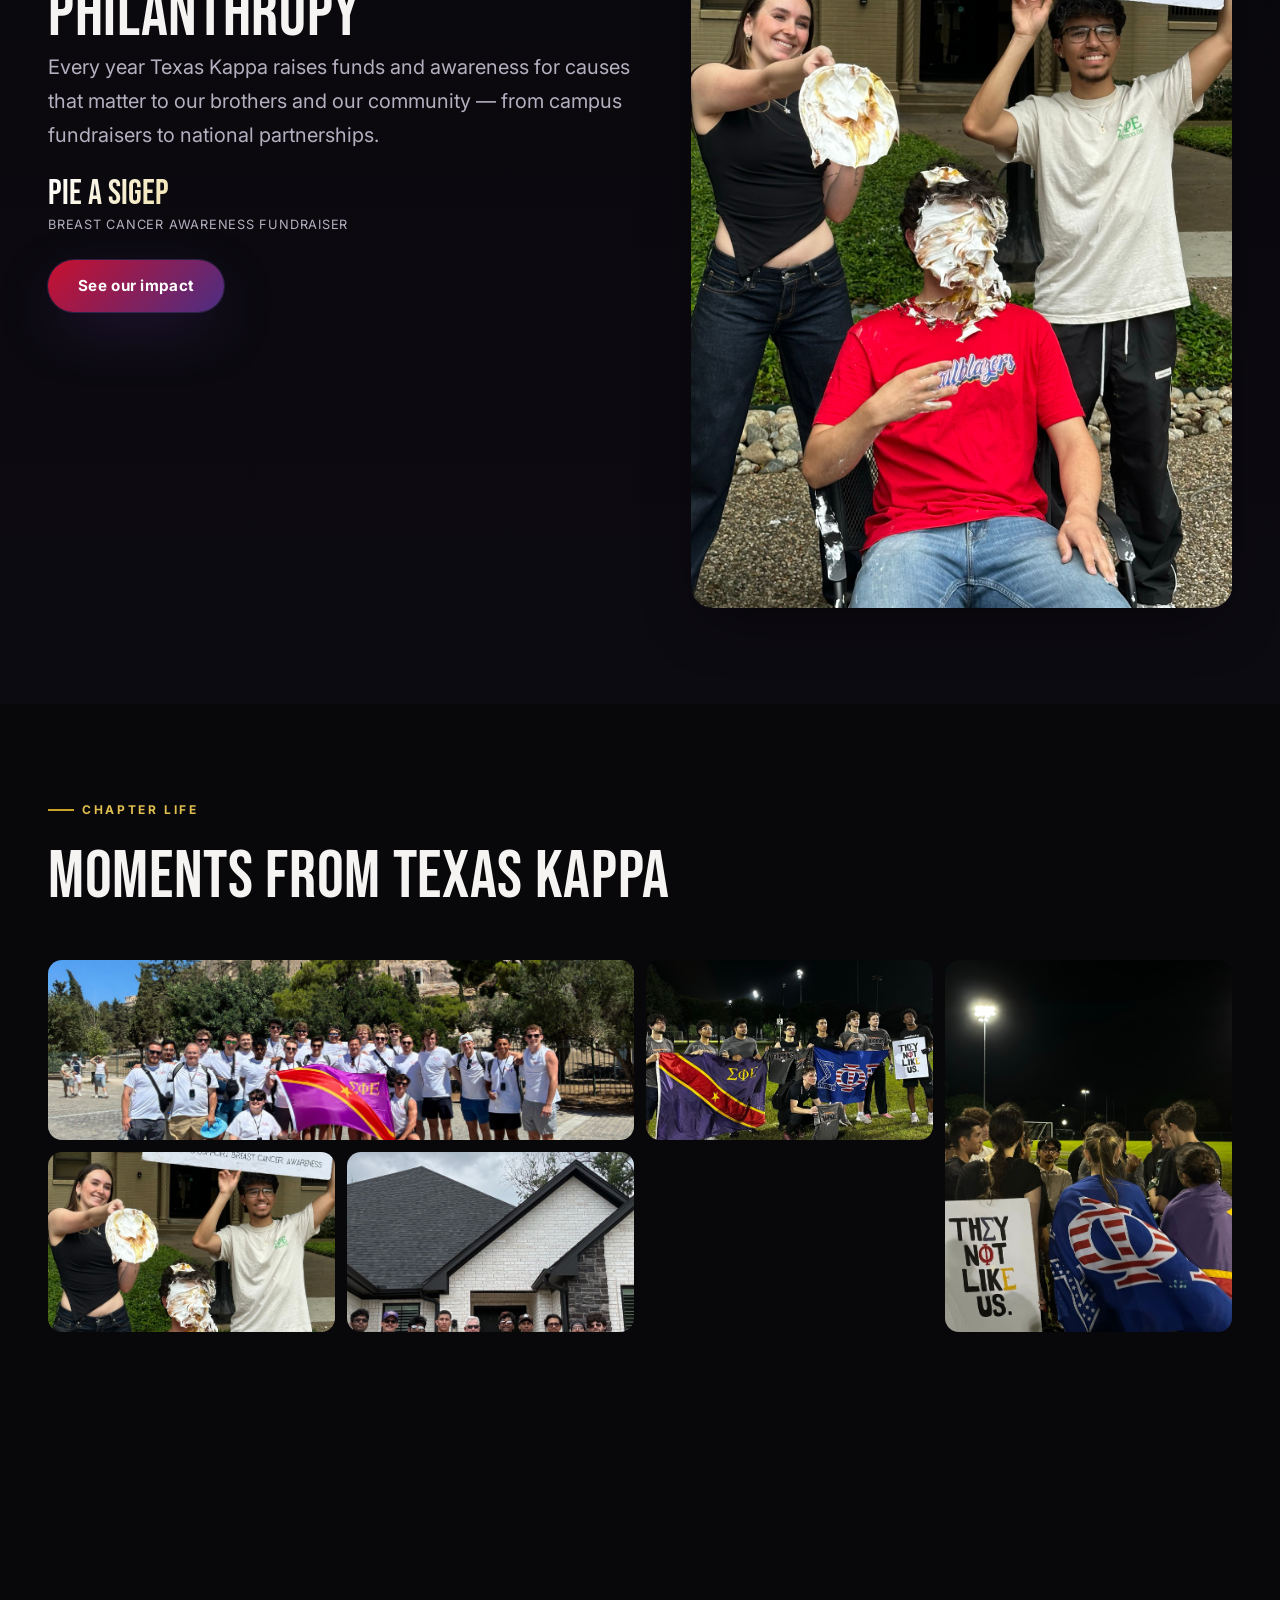
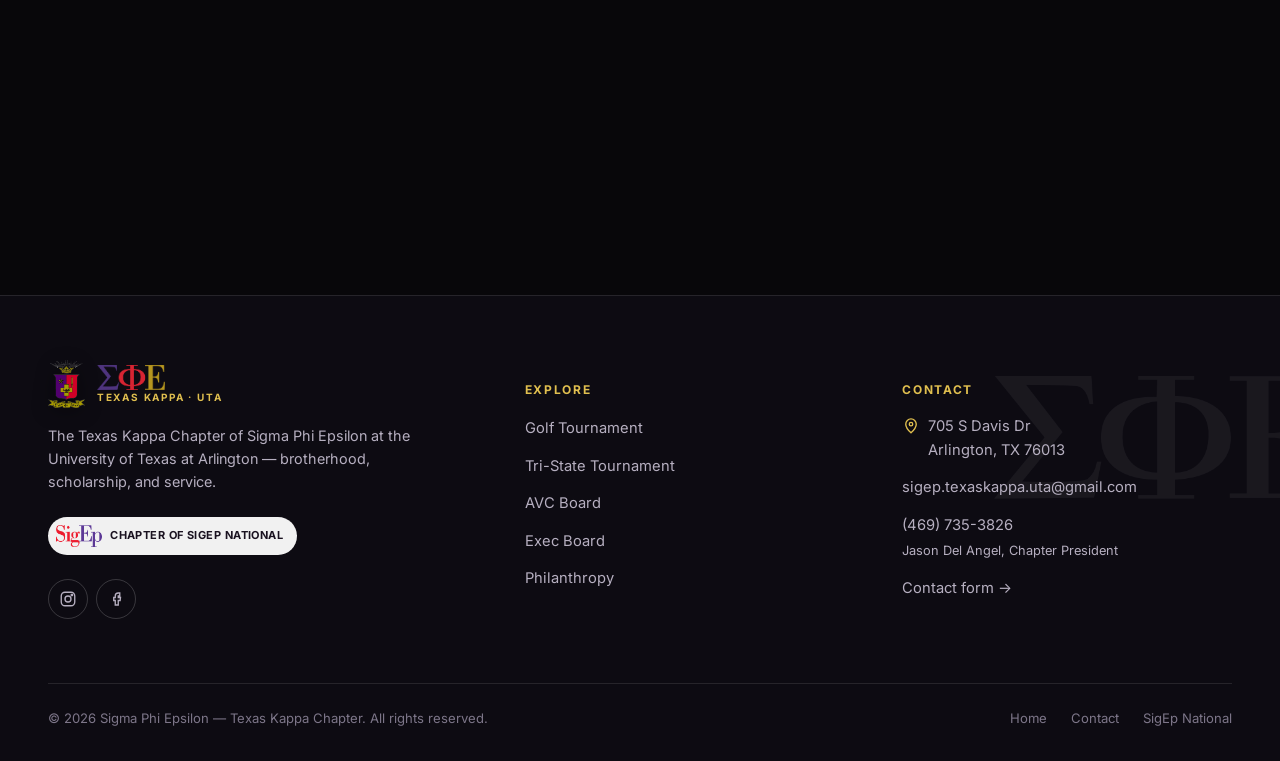
==== commit 62f4f3a7: "Replace ΣΦΕ text wordmark with the real four-color Greek letters logo Co-Authored-By: Claude Sonnet " ====
--- a/index.html
+++ b/index.html
@@ -19,7 +19,7 @@
     <a class="brand" href="index.html" aria-label="Sigma Phi Epsilon, Texas Kappa — home">
       <span class="brand-mark" aria-hidden="true"><img src="assets/img/logo-crest.png" alt=""></span>
       <span class="brand-text">
-        <span class="brand-greek">ΣΦΕ</span>
+        <span class="brand-greek"><img src="assets/img/logo-sigep-letters-color.png" alt="ΣΦΕ"></span>
         <span class="brand-sub">Texas Kappa · UTA</span>
       </span>
     </a>
@@ -314,7 +314,7 @@
         <a class="brand" href="index.html">
           <span class="brand-mark" aria-hidden="true"><img src="assets/img/logo-crest.png" alt=""></span>
           <span class="brand-text">
-            <span class="brand-greek">ΣΦΕ</span>
+            <span class="brand-greek"><img src="assets/img/logo-sigep-letters-color.png" alt="ΣΦΕ"></span>
             <span class="brand-sub">Texas Kappa · UTA</span>
           </span>
         </a>
@@ -327,7 +327,7 @@
           <a class="social-btn" href="https://www.instagram.com/sigep_uta/" target="_blank" rel="noopener noreferrer" aria-label="Texas Kappa on Instagram">
             <svg viewBox="0 0 24 24" fill="none" stroke="currentColor" stroke-width="1.8"><rect x="3" y="3" width="18" height="18" rx="5"/><circle cx="12" cy="12" r="4"/><circle cx="17.2" cy="6.8" r="1"/></svg>
           </a>
-          <a class="social-btn" href="https://www.facebook.com/SigmaPhiEpsilon" target="_blank" rel="noopener noreferrer" aria-label="SigEp National on Facebook">
+          <a class="social-btn" href="https://www.facebook.com/profile.php?id=61586861032916" target="_blank" rel="noopener noreferrer" aria-label="Texas Kappa on Facebook">
             <svg viewBox="0 0 24 24" fill="none" stroke="currentColor" stroke-width="1.8"><path d="M15 8h2V4h-2a4 4 0 00-4 4v2H9v4h2v6h4v-6h2.5l.5-4H15V8z"/></svg>
           </a>
         </div>
--- a/css/style.css
+++ b/css/style.css
@@ -292,7 +292,8 @@
 .brand-mark img { height: 48px; width: auto; display: block; max-width: none; }
 .brand-mark svg { width: 26px; height: 26px; }
 .brand-text { display: flex; flex-direction: column; line-height: 1; }
-.brand-text .brand-greek { font-size: 1.5rem; color: #fff; }
+.brand-text .brand-greek { display: block; line-height: 0; }
+.brand-text .brand-greek img { height: 25px; width: auto; display: block; }
 .brand-text .brand-sub {
   font-family: var(--font-body);
   font-size: 10px;
@@ -1104,7 +1105,34 @@
 select.field-input { appearance: none; background-image: linear-gradient(45deg, transparent 50%, var(--text-muted) 50%), linear-gradient(135deg, var(--text-muted) 50%, transparent 50%); background-position: calc(100% - 20px) 50%, calc(100% - 14px) 50%; background-size: 6px 6px; background-repeat: no-repeat; padding-right: 40px; }
 select.field-input option { background: #131019; color: var(--text); }
 .check-row { display: flex; gap: var(--space-3); align-items: flex-start; font-size: 0.92rem; color: var(--text-muted); cursor: pointer; }
-.check-row input { width: 20px; height: 20px; margin-top: 2px; accent-color: var(--gold-600); flex-shrink: 0; }
+.check-row input[type="checkbox"] {
+  appearance: none; -webkit-appearance: none;
+  box-sizing: border-box;
+  width: 20px; min-width: 20px; max-width: 20px;
+  height: 20px; min-height: 20px; max-height: 20px;
+  padding: 0;
+  margin: 2px 0 0;
+  border: 2px solid var(--border-strong);
+  border-radius: 5px;
+  background: var(--surface);
+  flex-shrink: 0;
+  align-self: flex-start;
+  cursor: pointer;
+  display: inline-grid;
+  place-content: center;
+  transition: background var(--dur-fast) var(--ease-out), border-color var(--dur-fast) var(--ease-out);
+}
+.check-row input[type="checkbox"]::after {
+  content: '';
+  width: 6px; height: 11px;
+  border: solid #1a1220;
+  border-width: 0 2.5px 2.5px 0;
+  transform: rotate(45deg) translate(-1px, -1px) scale(0);
+  transition: transform var(--dur-fast) var(--ease-out);
+}
+.check-row input[type="checkbox"]:checked { background: var(--gold-600); border-color: var(--gold-600); }
+.check-row input[type="checkbox"]:checked::after { transform: rotate(45deg) translate(-1px, -1px) scale(1); }
+.check-row input[type="checkbox"]:focus-visible { outline: 2px solid var(--gold-500); outline-offset: 2px; }
 .field-error { color: #ff8a9b; font-size: 0.8rem; margin-top: var(--space-1); display: none; }
 .field.has-error .field-error { display: block; }
 .field.has-error .field-input { border-color: #ff8a9b; }
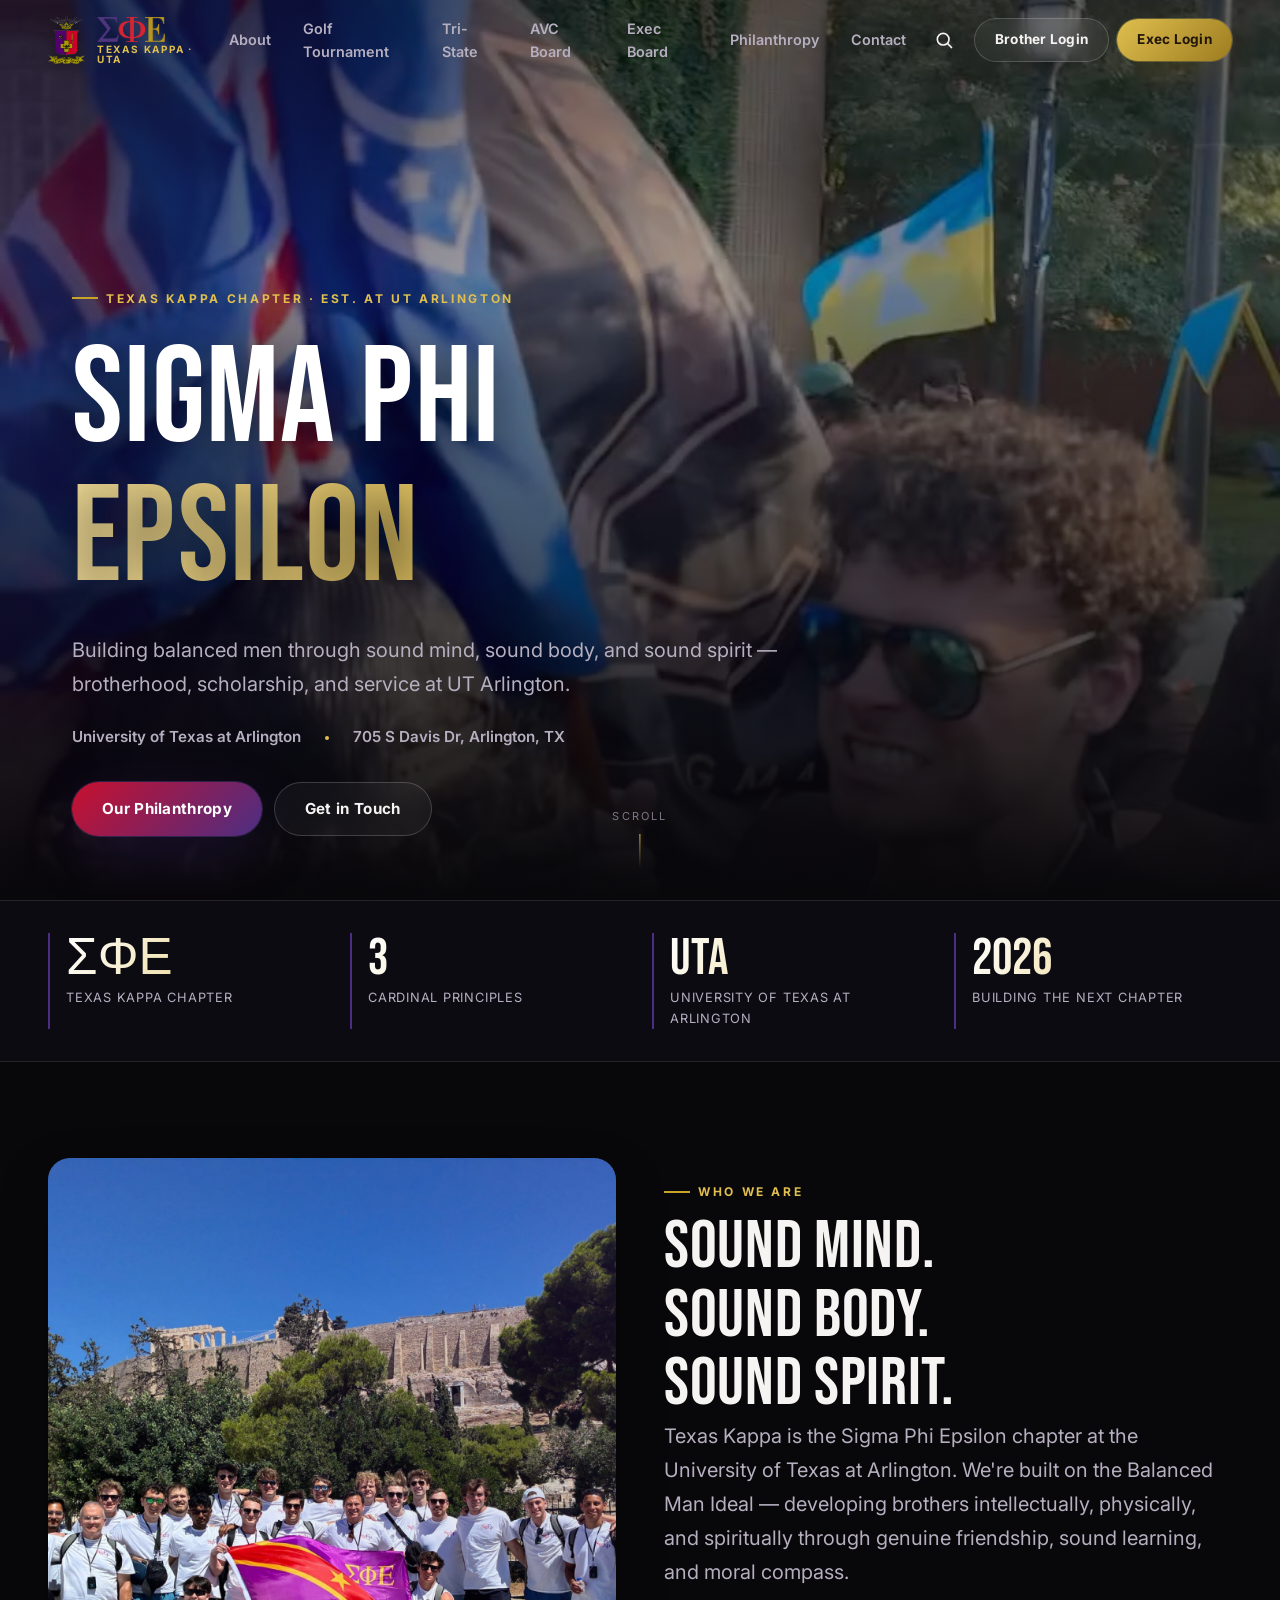
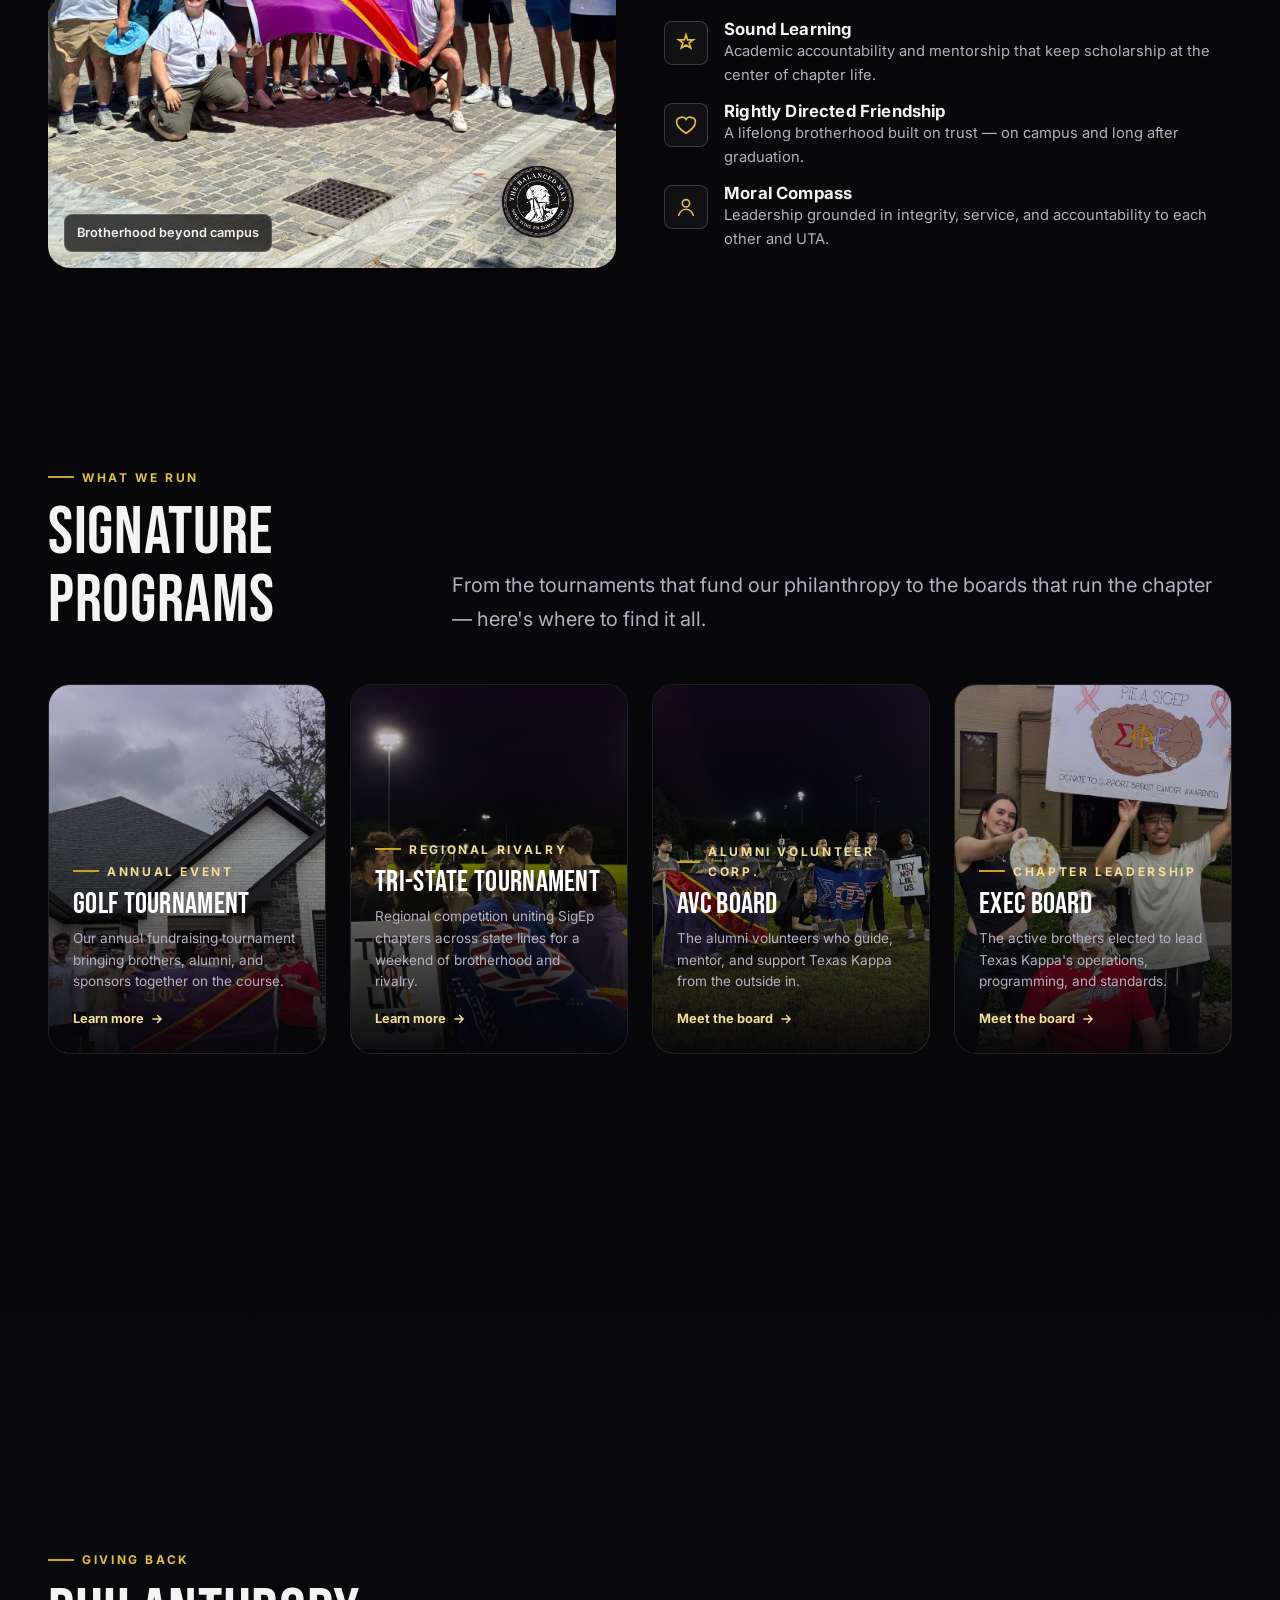
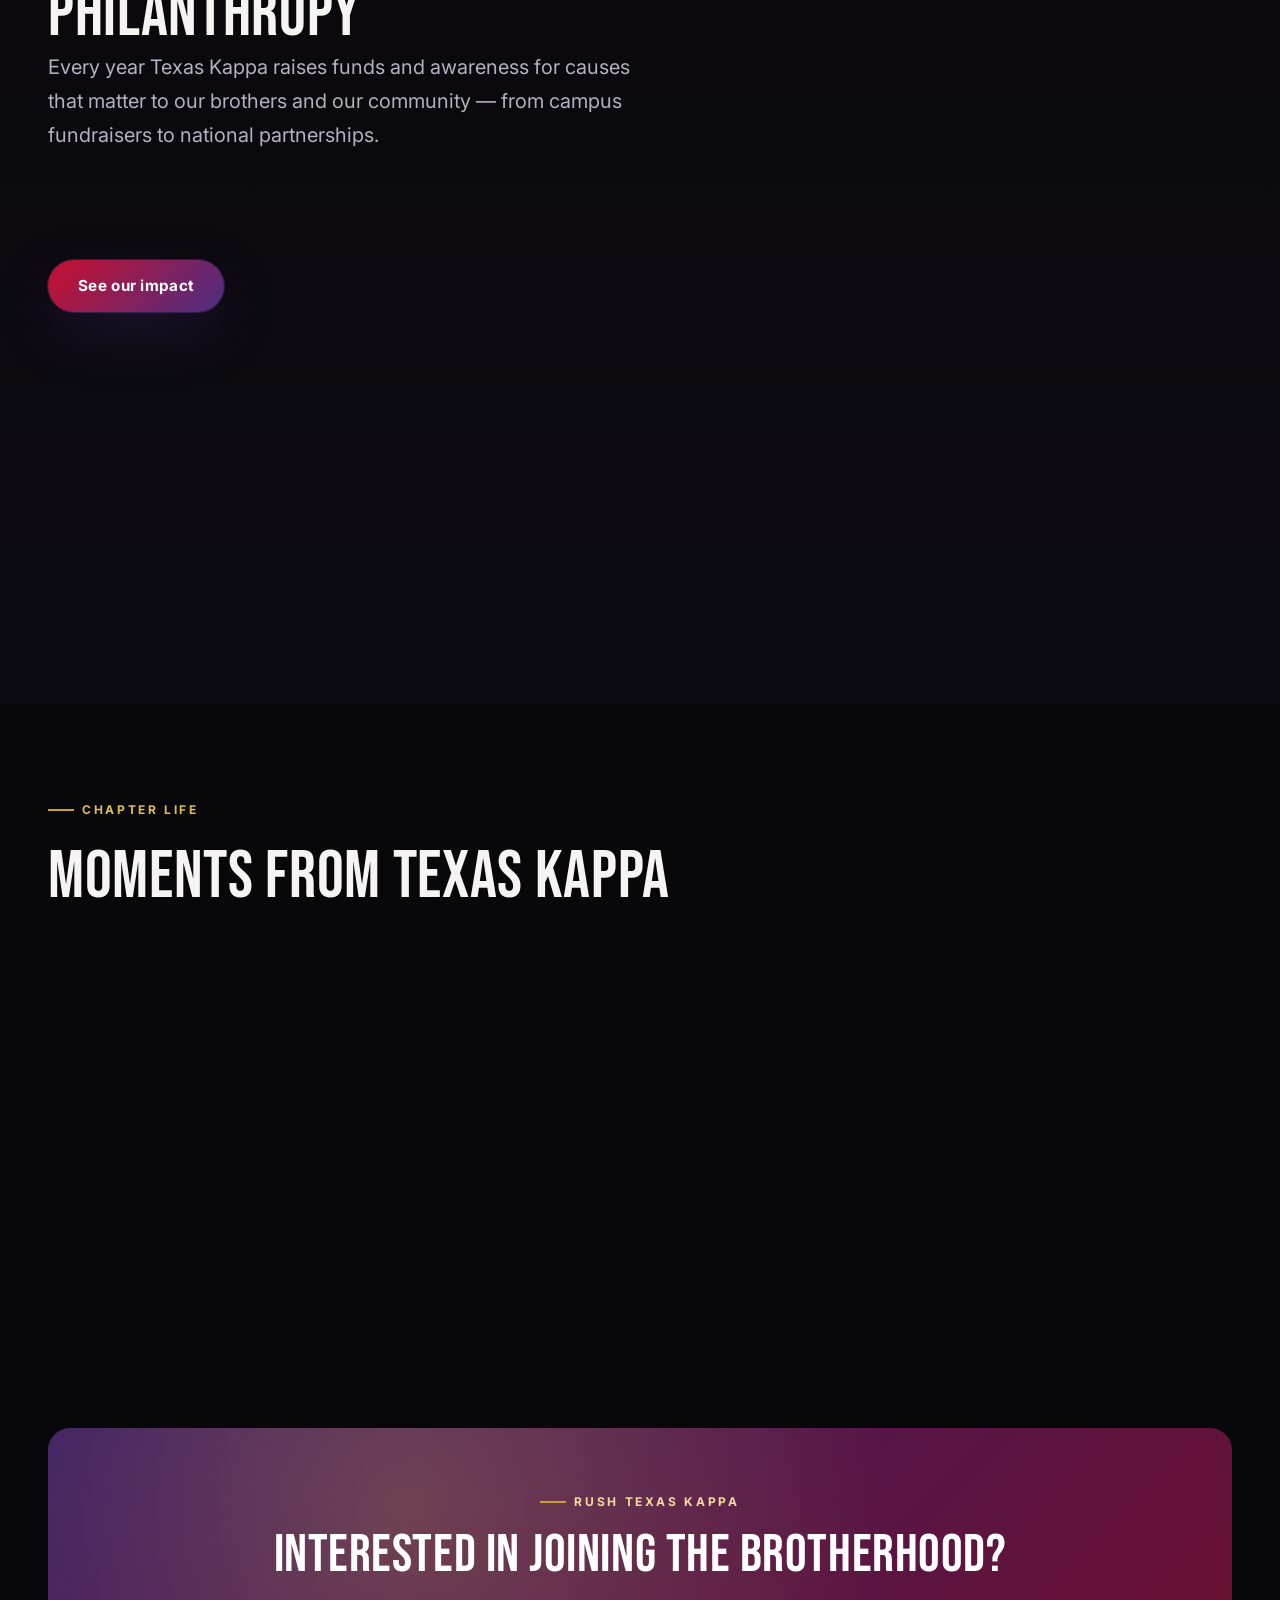
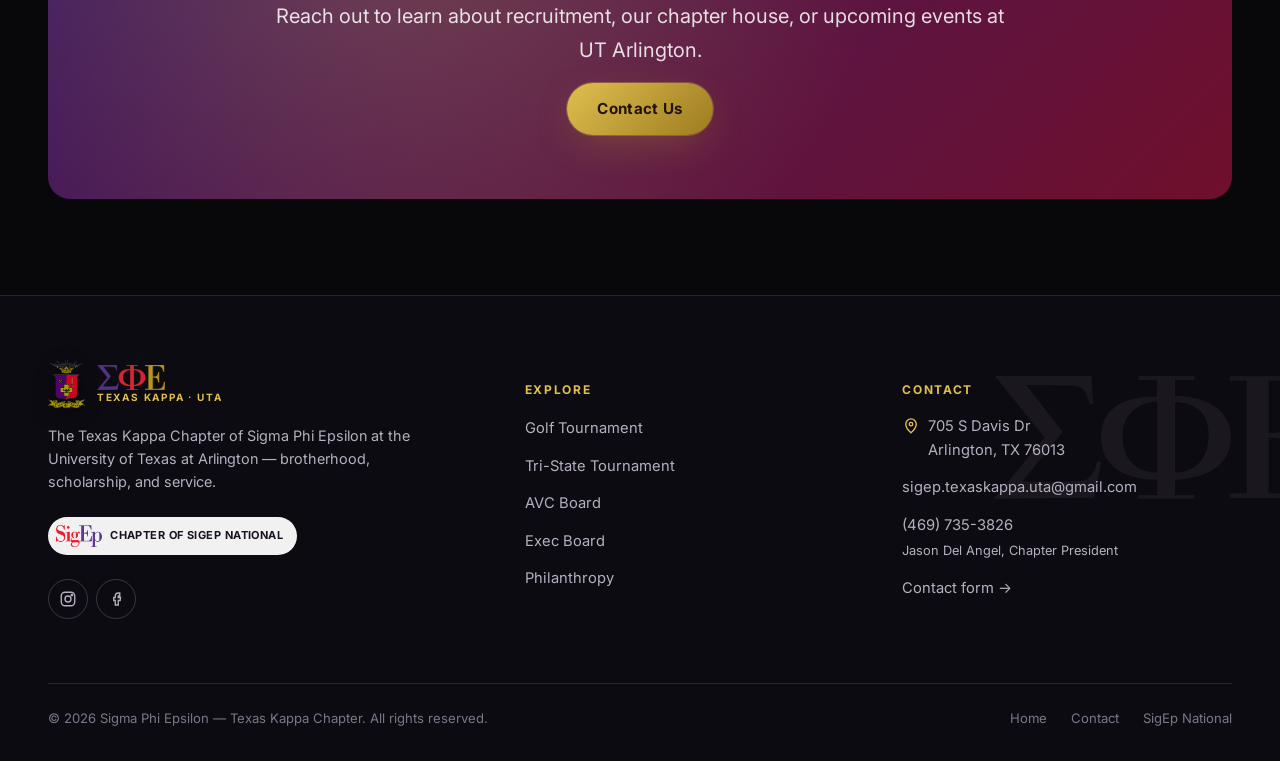
==== commit 39b340c5: "Swap homepage hero video for the new hype clip Co-Authored-By: Claude Sonnet 5 <noreply@anthropic.co" ====
--- a/index.html
+++ b/index.html
@@ -124,8 +124,8 @@
   <!-- ============ HERO ============ -->
   <section class="hero">
     <div class="hero-media">
-      <video data-hero-video autoplay muted loop playsinline preload="auto" poster="assets/img/hero-3.jpg">
-        <source src="assets/video/bg-loop.mp4" type="video/mp4">
+      <video data-hero-video autoplay muted loop playsinline preload="auto" poster="assets/img/home-hero-poster.jpg">
+        <source src="assets/video/home-hero.mp4" type="video/mp4">
       </video>
     </div>
     <div class="hero-scrim" aria-hidden="true"></div>
